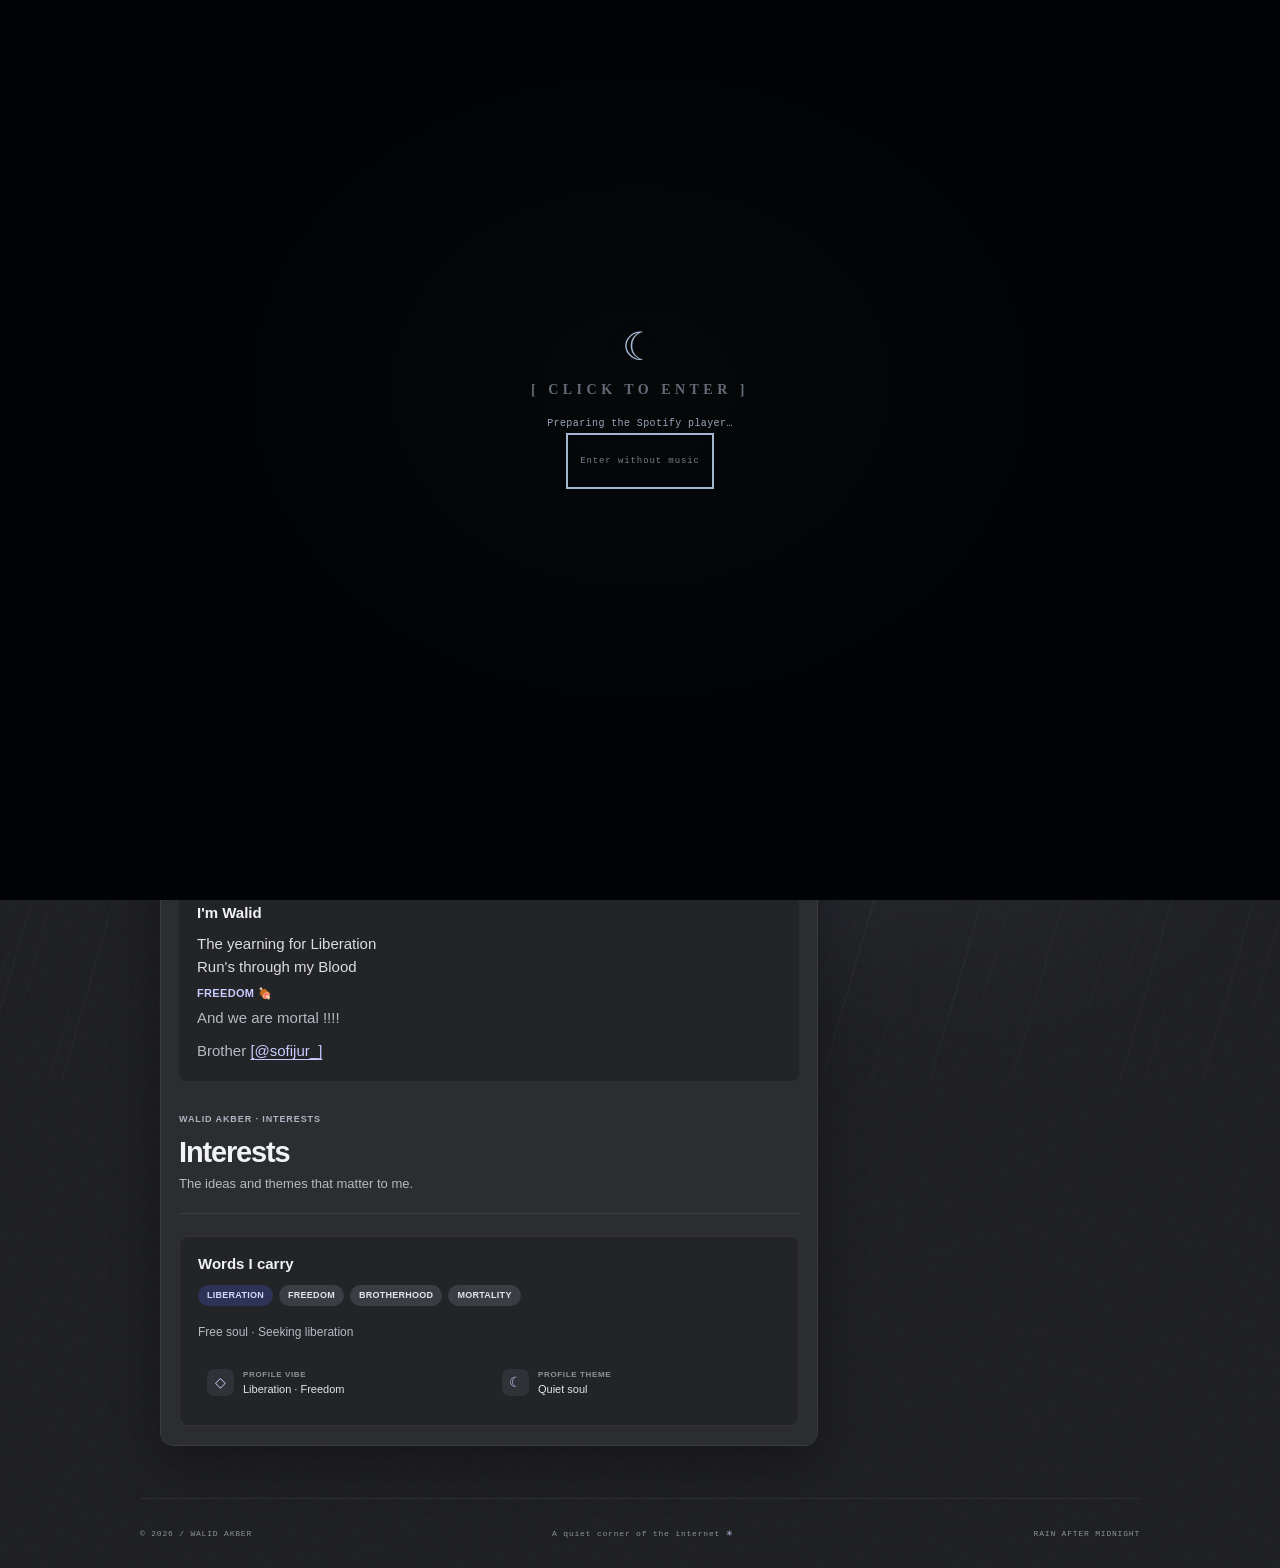
==== index.html @ 09a15a33 "Remove Connections section" ====
<!doctype html>
<html lang="en">
  <head>
    <meta charset="UTF-8" />
    <meta name="viewport" content="width=device-width, initial-scale=1.0" />
    <meta name="theme-color" content="#1e1f22" />
    <meta name="color-scheme" content="dark" />
    <meta name="description" content="Explore Walid Akber's personal site: About, interests, music, and social links." />
    <link rel="canonical" href="https://walidakber.github.io/walid-akber-profile/" />
    <link rel="icon" type="image/svg+xml" href="./assets/favicon.svg" />
    <meta property="og:type" content="website" />
    <meta property="og:title" content="Walid Akber — Personal Site" />
    <meta property="og:description" content="About Walid, his interests, music, and connections." />
    <meta property="og:url" content="https://walidakber.github.io/walid-akber-profile/" />
    <meta property="og:image" content="https://walidakber.github.io/walid-akber-profile/assets/avatar.jpg" />
    <meta property="og:image:alt" content="Walid Akber's grayscale illustrated profile picture" />
    <meta name="twitter:card" content="summary_large_image" />
    <meta name="twitter:title" content="Walid Akber — Personal Site" />
    <meta name="twitter:description" content="About Walid, his interests, music, and connections." />
    <meta name="twitter:image" content="https://walidakber.github.io/walid-akber-profile/assets/avatar.jpg" />
    <link rel="preconnect" href="https://open.spotify.com" />
    <link rel="dns-prefetch" href="https://open.spotify.com" />
    <title>Walid Akber — Personal Site</title>
    <script type="module" crossorigin src="./assets/index-B28_4UQf.js"></script>
    <link rel="modulepreload" crossorigin href="./assets/client-DUeHcXHK.js">
    <link rel="stylesheet" crossorigin href="./assets/index-BBo7rDen.css">
  </head>
  <body>
    <div id="root"></div>
  </body>
</html>
---- assets/index-BBo7rDen.css ----
:root{font-family:Inter,Segoe UI,Arial,sans-serif;color:#e2e7ef;background:#090b10;font-synthesis:none;text-rendering:optimizeLegibility;-webkit-font-smoothing:antialiased;--ink: #090b10;--panel: #10131a;--line: rgba(205, 216, 232, .12);--muted: #8993a2;--cream: #d9dee6;--acid: #a9b9d0}*{box-sizing:border-box}html{min-width:320px;scroll-behavior:smooth}body{margin:0;min-width:320px;min-height:100vh;background:var(--ink)}button,a{font:inherit}button{color:inherit}a{color:inherit;text-decoration:none}button:focus-visible,a:focus-visible{outline:2px solid var(--acid);outline-offset:4px}::selection{color:var(--ink);background:var(--acid)}.site-shell{min-height:100vh;overflow:hidden;position:relative;padding:0 26px;background:radial-gradient(ellipse at 50% 30%,rgba(76,91,116,.18),transparent 46%),radial-gradient(ellipse at 50% 88%,rgba(58,67,84,.15),transparent 34%),#090b10}.site-shell:before{position:absolute;top:0;right:0;bottom:0;left:0;z-index:0;pointer-events:none;content:"";opacity:.08;background-image:url("data:image/svg+xml,%3Csvg viewBox='0 0 180 180' xmlns='http://www.w3.org/2000/svg'%3E%3Cfilter id='n'%3E%3CfeTurbulence type='fractalNoise' baseFrequency='.85' numOctaves='3' stitchTiles='stitch'/%3E%3C/filter%3E%3Crect width='100%25' height='100%25' filter='url(%23n)' opacity='.22'/%3E%3C/svg%3E")}.ambient{position:absolute;z-index:0;width:380px;height:380px;border-radius:50%;filter:blur(110px);pointer-events:none;opacity:.12}.ambient-one{top:290px;left:calc(50% - 540px);background:#52627b;animation:fog-drift 24s ease-in-out infinite alternate}.ambient-two{top:520px;right:calc(50% - 520px);background:#3b4e68;animation:fog-drift 30s ease-in-out infinite alternate-reverse}.rainfall{position:fixed;z-index:0;top:-20%;right:-10%;bottom:-20%;left:-10%;overflow:hidden;pointer-events:none;opacity:.13;mix-blend-mode:screen}.rainfall:before,.rainfall:after{position:absolute;top:0;right:0;bottom:0;left:0;content:"";background-image:repeating-linear-gradient(106deg,transparent 0 57px,rgba(174,192,214,.32) 58px,transparent 59px 104px);background-size:190px 210px;animation:rain-fall 2.8s linear infinite}.rainfall:after{opacity:.55;background-size:137px 170px;animation-duration:3.8s;animation-delay:-1.9s}.lightning-flash{position:fixed;z-index:0;top:0;right:0;bottom:0;left:0;overflow:hidden;pointer-events:none}.lightning-flash:before{position:absolute;top:0;right:0;bottom:0;left:0;content:"";opacity:0;background:radial-gradient(ellipse at 69% 8%,rgba(229,239,255,.46),transparent 43%),#c4d7f621;mix-blend-mode:screen;animation:storm-flash 14s steps(1,end) infinite}.lightning-art{position:absolute;top:0;right:0;bottom:0;left:0;width:100%;height:100%;overflow:visible;opacity:0;filter:drop-shadow(0 0 30px rgba(181,210,255,.72));animation:storm-bolt 14s steps(1,end) infinite}.storm-branches{fill:none;stroke:#cde1ffeb;stroke-width:24;stroke-linecap:round;stroke-linejoin:bevel;filter:drop-shadow(0 0 18px rgba(185,213,255,.95))}.storm-bolt-glow{fill:#91b4eebd;filter:blur(26px)}.storm-bolt-core{fill:url(#storm-bolt-fill)}.storm-bolt-detail{fill:#ffffffe0;filter:drop-shadow(0 0 12px #e8f2ff)}.site-header,.profile-stage,.site-footer{position:relative;z-index:1}.site-header{width:min(100%,1180px);height:92px;margin:0 auto;display:flex;align-items:center;justify-content:space-between;border-bottom:1px solid rgba(255,255,255,.075)}.wordmark{display:flex;align-items:center;gap:13px}.wordmark-symbol{font-size:19px;font-weight:900;letter-spacing:-.12em}.wordmark-symbol span{color:var(--acid);padding:0 2px}.wordmark-caption,.header-status,.overline,.section-heading span,.info-cell small,.status-strip,.music-card,.cover-kicker,.cover-coordinate,.cover-stamp,.avatar-note,.profile-label,.social-code,.response-time,.terminal-bar,.site-footer,.mood-caption{font-family:SFMono-Regular,Consolas,Liberation Mono,monospace}.wordmark-caption{color:#77777c;font-size:9px;letter-spacing:.15em}.header-actions{display:flex;align-items:center;gap:18px}.header-status{display:flex;align-items:center;gap:8px;color:#9b9ba0;font-size:10px;letter-spacing:.06em}.header-status i,.music-live i,.status-dot{width:6px;height:6px;border-radius:50%;background:var(--acid);box-shadow:0 0 12px #a9b9d08f}.profile-stage{width:min(100%,500px);margin:0 auto;padding:22px 0 58px}.mood-stage{position:relative;height:185px;overflow:hidden;margin:0 -44px -2px;background:radial-gradient(ellipse at 51% 42%,rgba(176,190,210,.14),transparent 43%),linear-gradient(180deg,#1a212d33,#090b1014)}.mood-stage:before{position:absolute;top:-28px;right:5%;bottom:12px;left:5%;content:"";opacity:.8;filter:blur(14px);background:radial-gradient(ellipse at 23% 58%,rgba(169,185,208,.18),transparent 31%),radial-gradient(ellipse at 75% 35%,rgba(121,140,166,.13),transparent 37%),linear-gradient(180deg,transparent 45%,rgba(154,170,192,.08) 47%,transparent 51%)}.mood-stage:after{position:absolute;top:0;right:0;bottom:0;left:0;content:"";opacity:.4;background:linear-gradient(90deg,#090b10 0%,transparent 24%,transparent 76%,#090b10 100%),linear-gradient(0deg,#090b10 0%,transparent 45%)}.mood-caption{position:absolute;z-index:1;right:51px;bottom:21px;color:#a1a9b6;font-family:SFMono-Regular,Consolas,Liberation Mono,monospace;font-size:8px;letter-spacing:.14em}.music-card{display:block;position:relative;width:calc(100% - 46px);margin:-24px auto 14px;padding:15px 17px 11px;border:1px solid rgba(169,185,208,.22);border-radius:12px;background:#111315f0;box-shadow:0 15px 48px #0000006b;-webkit-backdrop-filter:blur(18px);backdrop-filter:blur(18px);transition:border-color .2s,transform .2s}.music-card:hover{transform:translateY(-2px);border-color:#a9b9d08c}.music-topline,.music-main,.music-meta{display:flex;align-items:center;justify-content:space-between}.music-brand{display:flex;align-items:center;gap:7px;color:#c9c9c9;font-size:9px;font-weight:800;letter-spacing:.14em}.spotify-mark{display:inline-flex;width:18px;height:18px;color:#a9b9d0;line-height:1}.music-live{display:flex;align-items:center;gap:6px;color:#85858b;font-size:8px;letter-spacing:.12em}.music-live i{width:5px;height:5px}.music-main{justify-content:flex-start;gap:12px;margin:10px 0 11px}.album-art{width:42px;height:42px;flex:none;display:grid;place-items:center;background:linear-gradient(145deg,#82706b,#181b1d 54%,#334047);color:#e9e4d9;border:1px solid rgba(255,255,255,.1)}.album-art span{font-size:8px;font-weight:900;line-height:1.18;letter-spacing:.15em;text-align:center}.track-copy{display:flex;flex-direction:column;gap:4px;min-width:0}.track-copy strong{overflow:hidden;color:#eeeae4;font-family:Segoe UI,Arial,sans-serif;font-size:12px;font-weight:650;text-overflow:ellipsis;white-space:nowrap}.track-copy>span{color:#88888d;font-size:10px}.music-progress{width:100%;height:3px;overflow:hidden;border-radius:9px;background:#ffffff1c}.music-progress span{display:block;width:17%;height:100%;border-radius:inherit;background:var(--acid)}.music-meta{margin-top:6px;color:#808187;font-size:8px;letter-spacing:.04em}.music-meta span:last-child{color:var(--acid);letter-spacing:.15em}.profile-card{overflow:hidden;position:relative;border:1px solid rgba(255,255,255,.14);border-radius:13px;background:#101114;box-shadow:0 25px 90px #00000075}.cover-panel{height:134px;position:relative;overflow:hidden;padding:16px 19px;color:#dce3ee;background:linear-gradient(125deg,#37404d,#252d3b 55%,#1c222d)}.cover-panel:before{position:absolute;top:0;right:0;bottom:0;left:0;content:"";opacity:.28;background:radial-gradient(circle at 12% 60%,#c4cfdf 0 1px,transparent 2px),radial-gradient(circle at 76% 21%,#aab6c8 0 1px,transparent 2px),linear-gradient(135deg,transparent 47%,rgba(177,191,211,.2) 48%,transparent 49%),linear-gradient(28deg,transparent 66%,rgba(177,191,211,.13) 67%,transparent 68%);background-size:31px 27px,43px 39px,100% 100%,100% 100%}.cover-panel:after{position:absolute;top:0;right:0;bottom:0;left:0;content:"";opacity:.34;background:radial-gradient(ellipse at 20% 20%,rgba(168,184,207,.2),transparent 50%),linear-gradient(0deg,rgba(5,8,13,.45),transparent 65%)}.cover-grid{position:absolute;right:54px;top:-47px;width:182px;height:182px;border:1px solid rgba(220,228,241,.15);border-radius:50%;box-shadow:0 0 0 16px #d7e0ed06,0 0 0 32px #d7e0ed06,0 0 0 48px #d7e0ed06}.cover-kicker,.cover-secret,.cover-coordinate,.cover-stamp{position:absolute;z-index:1}.cover-kicker{top:16px;left:19px;font-size:9px;font-weight:800;letter-spacing:.11em}.cover-kicker span{color:#a8b2c2;font-weight:400}.cover-secret{bottom:13px;left:134px;right:68px;display:flex;align-items:center;justify-content:space-between;gap:9px;max-width:none;padding:0;border:0;background:none;color:#c3ccda;cursor:pointer;font-size:10px;text-align:left}.cover-secret .icon{display:grid;place-items:center;width:21px;height:21px;border:1px solid rgba(220,228,241,.3);border-radius:50%;color:#d3dbe7}.cover-secret:hover .icon{background:var(--acid);border-color:var(--acid)}.cover-coordinate{top:17px;right:17px;color:#a8b2c2;font-size:8px;line-height:1.55;text-align:right}.cover-stamp{top:47px;right:18px;color:#dce4f1bd;font-size:10px;font-weight:900;letter-spacing:.1em;line-height:.92;text-align:right;transform:rotate(-7deg)}.profile-content{position:relative;padding:0 22px 17px}.profile-actions{position:absolute;z-index:3;top:-118px;left:15px;right:15px;display:flex;align-items:flex-start;justify-content:space-between}.profile-label{display:inline-flex;align-items:center;gap:6px;padding:6px 9px;border:1px solid rgba(220,228,241,.16);border-radius:20px;background:#11161fcc;color:#d7deea;font-size:8px;font-weight:800;letter-spacing:.06em;-webkit-backdrop-filter:blur(8px);backdrop-filter:blur(8px)}.tiny-lock{color:var(--acid);font-size:10px}.profile-action-buttons{display:flex;gap:8px}.round-action{width:29px;height:29px;display:grid;place-items:center;border:1px solid rgba(220,228,241,.16);border-radius:50%;background:#11161fcc;color:#d7deea;cursor:pointer;font-size:15px;-webkit-backdrop-filter:blur(8px);backdrop-filter:blur(8px);transition:background .2s,color .2s}.round-action:hover{background:#131416;color:var(--acid)}.close-action{font-size:20px;line-height:1}.avatar-row{position:relative;min-height:80px;margin-top:-57px;display:flex;align-items:flex-end;justify-content:space-between}.avatar-wrap{position:relative;width:104px;height:104px;flex:none;padding:5px;border:1px solid rgba(237,233,226,.27);border-radius:50%;background:#101114}.avatar{width:100%;height:100%;display:block;border-radius:50%;object-fit:cover;object-position:65% center;filter:grayscale(1) contrast(1.05)}.avatar-ring{position:absolute;top:-4px;right:-4px;bottom:-4px;left:-4px;border:1px solid rgba(169,185,208,.35);border-radius:50%;transform:rotate(-23deg);clip-path:polygon(0 0,100% 0,100% 77%,0 77%);pointer-events:none}.avatar-status{position:absolute;right:5px;bottom:7px;z-index:1;width:15px;height:15px;border:3px solid #101114;border-radius:50%;background:var(--acid)}.avatar-note{margin-bottom:8px;color:#7d7c82;font-size:8px;letter-spacing:.16em}.identity-line{margin-top:18px;display:flex;align-items:flex-end;justify-content:space-between;gap:15px}.overline{margin:0 0 5px;color:#77777d;font-size:8px;letter-spacing:.15em}.identity-line h1{margin:0;color:#f1ede7;font-size:clamp(27px,7vw,33px);font-weight:720;letter-spacing:-.055em;line-height:1}.verified{display:inline-grid;place-items:center;width:17px;height:17px;margin-left:8px;border-radius:50%;background:var(--acid);color:#161710;font-size:10px;vertical-align:5px}.handle-line{display:flex;align-items:center;gap:8px;margin-top:9px;color:#94939a;font-size:11px}.separator{color:#53545b}.copy-handle{width:35px;height:35px;flex:none;display:grid;place-items:center;border:1px solid var(--line);border-radius:7px;background:#17181b;color:#c8c5be;cursor:pointer;font-size:17px;transition:border-color .2s,color .2s}.copy-handle:hover{border-color:var(--acid);color:var(--acid)}.status-strip{display:flex;align-items:center;gap:8px;min-height:32px;margin-top:18px;padding:0 10px;border:1px solid rgba(169,185,208,.13);border-radius:4px;background:#a9b9d009;color:#b0b0aa;font-size:8px;letter-spacing:.09em}.status-dot{width:5px;height:5px;flex:none}.status-clock{margin-left:auto;color:var(--acid);font-size:8px}.about-block,.world-block,.social-block{margin-top:24px}.section-heading{display:flex;align-items:center;justify-content:space-between;gap:12px;margin-bottom:12px}.section-heading h2{margin:0;color:#e7e3dc;font-size:13px;font-weight:600;letter-spacing:-.01em}.section-heading span{color:#68686e;font-size:8px;letter-spacing:.1em}.bio-copy{padding:12px 13px;border-left:1px solid rgba(169,185,208,.55);background:linear-gradient(90deg,rgba(169,185,208,.04),transparent);color:#bdbbc0;font-size:13px;line-height:1.58}.bio-copy p{margin:0}.bio-opening{color:#f0ece5;font-weight:600}.bio-yearning{margin-top:8px!important}.bio-freedom{margin-top:8px!important;color:var(--acid);font-family:SFMono-Regular,Consolas,monospace;font-size:10px;font-weight:700;letter-spacing:.08em}.bio-mortality{margin-top:4px!important;color:#9a989e}.bio-brother{margin-top:10px!important;color:#a9a7ac}.bio-brother a{color:var(--acid);text-decoration:underline;text-underline-offset:3px}.bio-brother a:hover{color:#f1ede7}.info-grid{display:grid;grid-template-columns:1fr 1fr;gap:8px;margin-top:12px}.info-cell{min-width:0;display:flex;align-items:center;gap:9px;padding:11px 9px;border:1px solid var(--line);border-radius:6px;background:#ffffff05}.info-icon{display:grid;place-items:center;width:27px;height:27px;flex:none;border:1px solid rgba(255,255,255,.09);border-radius:5px;color:var(--acid);font-size:14px}.info-cell div{display:flex;flex-direction:column;gap:4px;min-width:0}.info-cell small{color:#77767d;font-size:7px;letter-spacing:.1em}.info-cell strong{overflow:hidden;color:#c9c6c0;font-size:10px;font-weight:500;text-overflow:ellipsis;white-space:nowrap}.tag-list{display:flex;flex-wrap:wrap;gap:6px}.tag{padding:6px 8px;border:1px solid rgba(255,255,255,.11);border-radius:3px;color:#a9a7ac;font-family:SFMono-Regular,Consolas,monospace;font-size:8px;letter-spacing:.08em}.tag-accent{border-color:#a9b9d052;color:var(--acid)}.social-list{display:grid;grid-template-columns:1fr 1fr;gap:7px}.social-link{display:flex;align-items:center;gap:8px;min-height:41px;padding:0 9px;border:1px solid rgba(255,255,255,.09);border-radius:5px;color:#dad7d1;font-size:11px;transition:border-color .2s,background .2s}.social-link:hover{border-color:#a9b9d06b;background:#a9b9d00a}.social-code{display:grid;place-items:center;width:21px;height:21px;border-radius:3px;background:#ffffff12;color:#c9c6bf;font-size:7px;font-weight:800}.social-arrow{margin-left:auto;color:#74737a;font-size:12px}.contact-row{display:flex;align-items:center;gap:12px;margin-top:20px}.contact-button{min-height:40px;flex:1;display:flex;align-items:center;justify-content:space-between;padding:0 12px;border-radius:5px;background:var(--acid);color:#11130d;font-size:11px;font-weight:700;transition:background .2s,transform .2s}.contact-button:hover{background:#dbf6a5;transform:translateY(-1px)}.contact-arrow{font-size:16px}.response-time{color:#77767d;font-size:8px;line-height:1.5}.terminal-bar{min-height:37px;margin-top:20px;display:flex;align-items:center;gap:9px;padding:0 10px;border:1px solid rgba(255,255,255,.08);border-radius:5px;background:#0b0c0e;color:#98979c;font-size:8px}.terminal-light{display:flex;gap:4px}.terminal-light i{width:5px;height:5px;border-radius:50%;background:#e56b65}.terminal-light i:nth-child(2){background:#e7bf65}.terminal-light i:nth-child(3){background:#80c778}.terminal-bar code{color:#b7b5b0}.terminal-bar code span{color:var(--acid)}.terminal-result{overflow:hidden;margin-left:auto;color:#73737a;text-overflow:ellipsis;white-space:nowrap}.reopen-card{width:100%;min-height:86px;display:flex;align-items:center;gap:14px;padding:19px;border:1px solid rgba(255,255,255,.14);border-radius:12px;background:#111215;color:#dfdcd6;cursor:pointer;font-size:13px}.reopen-card:hover{border-color:var(--acid)}.reopen-orb{display:grid;place-items:center;width:38px;height:38px;border-radius:50%;background:var(--acid);color:#14160f}.stage-caption{margin:22px 0 0;color:#77767c;font-size:10px;letter-spacing:.08em;text-align:center}.site-footer{width:min(100%,1180px);min-height:70px;margin:0 auto;display:flex;align-items:center;justify-content:space-between;gap:12px;border-top:1px solid rgba(255,255,255,.075);color:#77767c;font-size:8px;letter-spacing:.1em}.site-footer b{color:var(--acid);font-weight:400}.site-footer a{transition:color .2s}.site-footer a:hover{color:var(--acid)}.header-nav{display:flex;align-items:center;gap:8px}.header-nav a{display:inline-flex;min-height:44px;align-items:center;padding:0 10px;border:1px solid transparent;border-radius:999px;color:#bac2ce;font-size:11px;transition:border-color .2s,background .2s,color .2s}.header-nav a:hover{border-color:#a9b9d03d;background:#a9b9d00f;color:#f0f3f8}.skip-link{position:fixed;z-index:20;top:12px;left:12px;padding:11px 14px;transform:translateY(-160%);border:1px solid var(--line);border-radius:7px;background:#11151b;color:#eef3fb}.skip-link:focus{transform:translateY(0)}.identity-line h1{font-family:Georgia,Times New Roman,serif;font-size:clamp(29px,7vw,36px)}.identity-line h1:focus{outline:none}.round-action{width:40px;height:40px}.copy-handle{width:44px;height:44px}.social-link{min-height:44px;font-size:12px}.info-cell small{color:#a2aaba;font-size:9px;letter-spacing:.08em}.info-cell strong{color:#e0e4eb;font-size:11px}.entry-status{min-height:18px;margin:3px 0 0;color:#9aa7bb;font:10px/1.5 SFMono-Regular,Consolas,monospace;letter-spacing:.04em}.enter-without-music{min-height:44px;padding-inline:12px;color:#aab5c5;font-size:10px}.site-content.page-hidden .ambient,.site-content.page-hidden .rainfall,.site-content.page-hidden .lightning-flash,.site-content.page-hidden .aura-readout-dot,.site-content.page-hidden .terminal-cursor{animation-play-state:paused!important}.site-shell.page-hidden:after,.site-shell.page-hidden .enter-symbol{animation-play-state:paused!important}.site-content[inert]{pointer-events:none;-webkit-user-select:none;user-select:none}.site-shell.rain-paused .ambient{animation-play-state:paused}body.entry-gate-open{overflow:hidden}.enter-gate{position:fixed;z-index:10;top:0;right:0;bottom:0;left:0;display:grid;place-items:center;padding:24px;background:radial-gradient(ellipse at 50% 43%,rgba(117,135,163,.035),transparent 45%),#020304;animation:gate-in .75s ease-out both}.enter-content{display:flex;flex-direction:column;align-items:center;gap:5px;transform:translateY(-5vh);text-align:center}.enter-symbol{display:block;color:#a6b3c7;font-family:Georgia,Times New Roman,serif;font-size:39px;line-height:1;text-shadow:0 0 24px rgba(135,154,183,.14);animation:symbol-drift 4s ease-in-out infinite,symbol-glow 5s ease-in-out infinite}.enter-button{border:0;padding:8px 12px;background:transparent;color:#e8e8e8;cursor:pointer;font-family:Georgia,Times New Roman,serif;font-size:14px;font-weight:700;letter-spacing:.32em;line-height:1.5;text-transform:uppercase;transition:color .25s,text-shadow .25s;animation:enter-breathe 4.4s ease-in-out infinite}.enter-button:hover{color:#bdc9d9;text-shadow:0 0 20px rgba(162,180,207,.4)}.enter-button:disabled{color:#a6b3c7;cursor:wait;opacity:.58;animation-play-state:paused}.enter-button:focus-visible{outline:1px solid rgba(169,185,208,.65);outline-offset:5px}.enter-without-music{border:0;padding:5px 8px;background:transparent;color:#757e8b;cursor:pointer;font:9px SFMono-Regular,Consolas,monospace;letter-spacing:.1em}.enter-without-music:hover{color:#b8c5d8;text-decoration:underline}.enter-gate.is-leaving{pointer-events:none;animation:gate-exit .62s ease-in both}.toast{position:fixed;z-index:12;right:22px;bottom:22px;padding:11px 14px;border:1px solid rgba(169,185,208,.28);border-radius:6px;background:#17191a;color:var(--acid);font-size:11px;box-shadow:0 10px 40px #0006;animation:gate-in .2s ease-out}@keyframes gate-in{0%{opacity:0}to{opacity:1}}@keyframes gate-exit{to{opacity:0;transform:scale(1.025);visibility:hidden}}@keyframes symbol-drift{0%,to{transform:translateY(0) rotate(-2deg)}50%{transform:translateY(-5px) rotate(2deg)}}@keyframes symbol-glow{0%,to{filter:drop-shadow(0 0 4px rgba(135,154,183,.08))}50%{filter:drop-shadow(0 0 13px rgba(135,154,183,.32))}}@keyframes enter-breathe{0%,to{opacity:.72}50%{opacity:1}}@keyframes fog-drift{0%{transform:translate3d(-12px,8px,0) scale(.94)}to{transform:translate3d(24px,-15px,0) scale(1.06)}}@keyframes rain-fall{0%{transform:translate3d(2%,-6%,0)}to{transform:translate3d(-3%,6%,0)}}@keyframes storm-flash{0%,31%,31.55%,32%,46%,46.35%,46.8%,77%,77.45%,78%,to{opacity:0}31.08%{opacity:.3}31.18%{opacity:.04}31.3%{opacity:.48}31.48%{opacity:.1}31.67%{opacity:.26}31.82%{opacity:0}46.08%{opacity:.26}46.2%{opacity:.04}46.48%{opacity:.42}46.62%{opacity:0}77.08%{opacity:.34}77.2%{opacity:.06}77.48%{opacity:.5}77.67%{opacity:.12}77.82%{opacity:0}}@keyframes storm-bolt{0%,31%,31.55%,32%,46%,46.35%,46.8%,77%,77.45%,78%,to{opacity:0}31.08%{opacity:1}31.2%{opacity:.15}31.34%{opacity:.88}31.5%{opacity:.24}31.67%{opacity:.74}31.82%{opacity:0}46.08%{opacity:.82}46.2%{opacity:.12}46.48%{opacity:.96}46.62%{opacity:0}77.08%{opacity:1}77.2%{opacity:.12}77.48%{opacity:.9}77.67%{opacity:.18}77.82%{opacity:0}}@media(min-width:760px){.profile-stage{padding-top:32px}.mood-stage{height:205px;margin-inline:-72px}.music-card{width:calc(100% - 54px)}.profile-content{padding-inline:27px}.cover-panel{height:145px;padding-inline:23px}.cover-kicker{left:23px}.cover-secret{left:134px;right:68px}}@media(max-width:520px){.site-shell{padding-inline:16px}.site-header{height:72px}.wordmark-caption{display:none}.header-actions{gap:10px}.header-status{font-size:9px}.profile-stage{padding-top:14px;padding-bottom:34px}.mood-stage{height:145px;margin-inline:-20px}.mood-caption{right:26px;bottom:16px;font-size:7px}.music-card{width:calc(100% - 22px);margin-top:-20px;padding:13px 13px 10px}.profile-content{padding-inline:16px;padding-bottom:15px}.cover-panel{height:120px;padding:14px}.cover-kicker{top:14px;left:14px;font-size:8px}.cover-secret{left:108px;right:12px;bottom:10px;font-size:9px}.cover-coordinate{top:14px;right:13px;font-size:7px}.cover-stamp{top:43px;right:14px;font-size:9px}.profile-actions{top:-106px;left:10px;right:10px}.profile-label{padding:5px 7px;font-size:7px}.round-action{width:26px;height:26px}.avatar-row{min-height:69px;margin-top:-49px}.avatar-wrap{width:91px;height:91px}.avatar-note{font-size:7px}.identity-line{margin-top:16px}.identity-line h1{font-size:clamp(26px,8vw,32px)}.handle-line{font-size:10px;gap:6px}.status-strip{margin-top:15px;font-size:7px}.about-block,.world-block,.social-block{margin-top:21px}.bio-copy{font-size:12px}.info-cell{padding:9px 7px;gap:7px}.info-cell strong{font-size:9px}.site-footer{min-height:65px;flex-wrap:wrap;justify-content:center;gap:8px 14px;padding:12px 0;font-size:7px}}@media(prefers-reduced-motion:reduce){*,*:before,*:after{scroll-behavior:auto!important;animation-duration:.01ms!important;animation-iteration-count:1!important;transition-duration:.01ms!important}}.site-shell{isolation:isolate;--aura-rgb: 151, 169, 197;--aura-deep: #273246}.site-shell[data-aura=quiet]{--acid: #a4b5d0;--aura-rgb: 151, 169, 197;--aura-deep: #273246}.site-shell[data-aura=liberation]{--acid: #c5a0ed;--aura-rgb: 168, 126, 213;--aura-deep: #38264b}.site-shell[data-aura=afterhours]{--acid: #72d5da;--aura-rgb: 79, 188, 196;--aura-deep: #1e3d46}.site-shell[data-aura=stormlight]{--acid: #c0c8d2;--aura-rgb: 157, 169, 184;--aura-deep: #2d343f}.site-shell[data-aura=freedom]{--acid: #e2c17a;--aura-rgb: 191, 158, 91;--aura-deep: #44391f}.site-shell:after{position:absolute;z-index:0;top:0;right:0;bottom:0;left:0;content:"";pointer-events:none;background:radial-gradient(ellipse at 50% 29%,rgba(var(--aura-rgb),.17),transparent 48%);opacity:.8;transition:opacity .6s ease,background .6s ease;animation:aura-breathe 9s ease-in-out infinite alternate}.site-shell.rain-paused .rainfall{opacity:0}.site-shell.rain-paused .lightning-flash{display:none}.ambient-one,.ambient-two{background:rgba(var(--aura-rgb),.72);transition:background .65s ease}.profile-card{border-color:rgba(var(--aura-rgb),.2);box-shadow:0 25px 90px #00000075,0 0 34px rgba(var(--aura-rgb),.08);transition:border-color .6s ease,box-shadow .6s ease}.cover-panel{background:radial-gradient(ellipse at 54% 80%,rgba(var(--aura-rgb),.28),transparent 58%),linear-gradient(125deg,var(--aura-deep),#171b24 72%);transition:background .65s ease}.cover-secret{min-height:34px;padding:5px 9px;border:1px solid rgba(220,228,241,.2);border-radius:22px;background:#0b0d12b8;box-shadow:0 6px 22px #0000003d;-webkit-backdrop-filter:blur(12px);backdrop-filter:blur(12px);transition:border-color .25s,background .25s}.cover-secret:hover,.cover-secret.is-revealed{border-color:rgba(var(--aura-rgb),.58);background:#0b0d12e0}.cover-secret:not(.is-revealed)>span:not(.icon){color:#d3d9e5;font-size:9px;letter-spacing:.05em;opacity:.9}.cover-secret .icon{flex:none;width:22px;height:22px;border:0;background:rgba(var(--aura-rgb),.16);color:var(--acid)}.cover-secret .icon:hover{background:rgba(var(--aura-rgb),.16)}.cover-secret.is-revealed>span:not(.icon){color:#e6e8ed;filter:none;opacity:1}.aura-panel{margin-top:14px;padding:11px 12px 10px;border:1px solid rgba(var(--aura-rgb),.18);border-radius:12px;background:linear-gradient(145deg,rgba(var(--aura-rgb),.055),#ffffff03 72%);box-shadow:inset 0 1px #ffffff06;transition:border-color .5s ease,background .5s ease}.aura-panel-head,.aura-readout{display:flex;align-items:center}.aura-panel-head{justify-content:space-between;margin-bottom:9px;color:#818895;font:700 8px/1.2 SFMono-Regular,Consolas,monospace;letter-spacing:.14em}.aura-index{color:var(--acid);letter-spacing:.08em}.aura-switcher{display:flex;justify-content:space-between;gap:7px;padding:5px 7px;border:1px solid rgba(var(--aura-rgb),.24);border-radius:13px;background:#05070b94;transition:border-color .5s ease}.aura-button{position:relative;width:35px;height:34px;display:grid;place-items:center;border:1px solid transparent;border-radius:9px;background:transparent;color:#96a2b2;cursor:pointer;font-size:18px;transition:color .22s,background .22s,border-color .22s,box-shadow .22s,transform .22s}.aura-button:nth-child(1){color:#a9bfe0}.aura-button:nth-child(2){color:#c6a0ec}.aura-button:nth-child(3){color:#6fd3dc}.aura-button:nth-child(4){color:#c1c8d2}.aura-button:nth-child(5){color:#e3c27a}.aura-button:hover{transform:translateY(-2px);background:#ffffff0e}.aura-button[aria-pressed=true]{border-color:rgba(var(--aura-rgb),.42);background:rgba(var(--aura-rgb),.14);box-shadow:0 0 20px rgba(var(--aura-rgb),.13),inset 0 0 10px rgba(var(--aura-rgb),.06)}.aura-button:focus-visible{outline-color:var(--acid)}.aura-readout{gap:8px;min-height:28px;padding-top:9px;color:#d6dbe4}.aura-readout-dot{width:6px;height:6px;flex:none;border-radius:50%;background:var(--acid);box-shadow:0 0 12px rgba(var(--aura-rgb),.8);animation:readout-pulse 2.5s ease-in-out infinite}.aura-readout strong{color:#d8dce3;font:700 9px/1 SFMono-Regular,Consolas,monospace;letter-spacing:.08em}.aura-readout-note{margin-left:auto;color:#717985;font:7px/1 SFMono-Regular,Consolas,monospace;letter-spacing:.1em}.terminal-panel{overflow:hidden;margin-top:20px;border:1px solid rgba(var(--aura-rgb),.23);border-radius:10px;background:#090b0ff0;box-shadow:0 13px 34px #0003;transition:border-color .5s ease,box-shadow .5s ease}.terminal-panel-head{min-height:33px;display:flex;align-items:center;gap:9px;padding:0 11px;border-bottom:1px solid rgba(255,255,255,.07);background:#ffffff05}.terminal-window-title{color:#737d8c;font:8px SFMono-Regular,Consolas,monospace;letter-spacing:.12em}.terminal-root{margin-left:auto;padding:3px 7px;border:1px solid rgba(var(--aura-rgb),.22);border-radius:5px;color:var(--acid);font:700 7px SFMono-Regular,Consolas,monospace;letter-spacing:.08em}.terminal-command{min-height:37px;display:flex;align-items:center;gap:5px;padding:0 12px;color:#d2d5dc;font:11px SFMono-Regular,Consolas,monospace}.terminal-prompt{color:var(--acid);font-weight:700}.terminal-cursor{width:7px;height:13px;display:inline-block;margin-left:1px;background:var(--acid);animation:cursor-blink 1.1s steps(2,start) infinite}.terminal-meta{display:flex;gap:7px;padding:0 10px 10px}.terminal-meta span{min-width:0;padding:6px 7px;border:1px solid rgba(255,255,255,.08);border-radius:5px;color:#9ca5b2;font:8px SFMono-Regular,Consolas,monospace;white-space:nowrap}.terminal-meta i{color:var(--acid);font-style:normal}.terminal-controls{display:flex;align-items:center;gap:13px;min-height:33px;padding:0 11px;border-top:1px dashed rgba(255,255,255,.09);color:#929ba8;font:8px SFMono-Regular,Consolas,monospace}.terminal-controls a,.terminal-controls button,.terminal-silent{display:inline-flex;align-items:center;gap:5px;padding:0;border:0;background:none;color:inherit;font:inherit;text-decoration:none}.terminal-controls a:hover,.terminal-controls button:hover{color:var(--acid)}.terminal-controls button{cursor:pointer}.terminal-controls button[aria-pressed=false]{color:#6e7682}.terminal-controls a span{color:var(--acid)}.terminal-silent{margin-left:auto;color:#77808d}.terminal-silent span{color:#9b7180}.message-bar{display:flex;align-items:center;gap:10px;min-height:42px;margin-top:10px;padding:0 11px;border:1px solid rgba(255,255,255,.08);border-radius:8px;background:#ffffff09;color:#959daa;font-size:10px;transition:border-color .25s,background .25s,color .25s}.message-bar:hover{border-color:rgba(var(--aura-rgb),.44);background:rgba(var(--aura-rgb),.06);color:#e0e4eb}.message-icon{display:grid;place-items:center;width:23px;height:23px;border-radius:50%;background:rgba(var(--aura-rgb),.14);color:var(--acid);font-size:12px}.message-arrow{margin-left:auto;color:var(--acid);font-size:13px}.music-card{width:100%;margin:10px auto 0;padding:11px 12px;border:1px solid rgba(29,185,84,.3);border-radius:11px;background:linear-gradient(120deg,#1db9540e,#111315f0 44%);box-shadow:0 12px 36px #00000042}.music-card:hover{border-color:#1db95494}.music-topline{min-height:16px}.music-brand{color:#d5ded8;text-decoration:none}.spotify-mark{color:#1ed760}.spotify-mark svg{display:block;width:100%;height:100%}.music-toggle{display:grid;place-items:center;width:28px;height:28px;padding:0;border:1px solid rgba(29,185,84,.3);border-radius:50%;background:#1db95414;color:#1ed760;cursor:pointer;transition:background .2s,border-color .2s,transform .2s}.music-toggle svg{width:14px;height:14px}.music-toggle:hover:not(:disabled){transform:scale(1.06);border-color:#1db954bf;background:#1db95429}.music-toggle:disabled{cursor:wait;opacity:.42}.music-toggle:focus-visible{outline:2px solid #1ed760;outline-offset:3px}.music-live{color:#84918a}.spotify-embed-shell{width:100%;height:80px;margin-top:9px;overflow:hidden;border-radius:12px;background:#121212}.spotify-embed{display:block;width:100%;height:80px;border:0;border-radius:inherit;background:#121212}.spotify-embed-shell iframe{display:block;width:100%!important;height:80px;border:0;border-radius:inherit}.lyrics-link{display:flex;align-items:center;gap:8px;width:100%;margin-top:9px;padding:8px 2px 0;border:0;border-top:1px solid rgba(255,255,255,.08);background:transparent;color:#aeb9b2;cursor:pointer;font:inherit;font-size:8px;font-weight:700;letter-spacing:.14em;text-align:left;transition:color .2s}.lyrics-link:hover{color:#1ed760}.lyrics-link>span:first-child{color:#1ed760;font-size:14px;line-height:1}.lyrics-link-arrow{margin-left:auto;font-size:12px;transition:transform .2s ease}.lyrics-link-arrow.is-open{transform:rotate(180deg)}.lyrics-panel{margin-top:9px;overflow:hidden;border:1px solid rgba(255,255,255,.09);border-radius:9px;background:#0b0d0e}.lyrics-panel-heading{display:flex;align-items:center;justify-content:space-between;gap:10px;padding:9px 10px;color:#aeb9b2;font:700 8px SFMono-Regular,Consolas,monospace;letter-spacing:.12em}.lyrics-panel-heading a{color:#1ed760;text-decoration:none;white-space:nowrap}.lyrics-panel-heading a:hover{text-decoration:underline}.lyrics-frame{display:block;width:100%;height:270px;border:0;border-top:1px solid rgba(255,255,255,.07);background:#101213}.album-art{background:linear-gradient(145deg,#334849,#17201f 57%,#263e37)}.track-copy strong{color:#edf0ed}.track-copy>span{color:#909892}.spotify-open{display:grid;place-items:center;width:28px;height:28px;margin-left:auto;border:1px solid rgba(29,185,84,.23);border-radius:50%;color:#1ed760;font-size:14px}.site-footer,.stage-caption{position:relative;z-index:1}.enter-symbol{color:#a5b6d2}@keyframes aura-breathe{0%{opacity:.42}to{opacity:.9}}@keyframes readout-pulse{0%,to{box-shadow:0 0 7px rgba(var(--aura-rgb),.5)}50%{box-shadow:0 0 15px rgba(var(--aura-rgb),.95)}}@keyframes cursor-blink{50%{opacity:0}}@media(max-width:520px){.aura-panel{padding-inline:9px}.aura-switcher{gap:4px;padding-inline:5px}.aura-button{width:32px;height:32px}.aura-readout strong{font-size:8px}.aura-readout-note{font-size:6px}.terminal-controls{gap:8px;font-size:7px}.terminal-meta span{flex:1;overflow:hidden;text-overflow:ellipsis}.message-bar{font-size:9px}.header-nav{gap:1px}.header-nav a{padding-inline:7px;font-size:10px}.round-action{width:38px;height:38px}.info-cell strong{font-size:10px}.info-cell small{font-size:8px}.site-footer{font-size:9px}}@media(prefers-reduced-motion:reduce){.site-shell:after,.aura-readout-dot,.terminal-cursor{animation:none!important}.lightning-flash{display:none}}@media(min-width:780px){.profile-stage{width:min(100%,804px)}.mood-stage{width:min(100%,504px);margin:0 auto -2px 0}.profile-layout{display:grid;grid-template-columns:minmax(0,1fr) 280px;align-items:start;gap:20px}.profile-layout .music-card{position:sticky;top:24px;width:100%;margin:32px 0 0}.reopen-card{width:min(100%,500px);margin-inline:auto}}@media(max-width:779px){.profile-stage{width:min(100%,500px)}.profile-layout{display:flex;flex-direction:column}.profile-layout .music-card{order:-1;position:relative;top:auto;width:calc(100% - 46px);margin:0 auto 14px}}@media(max-width:520px){.profile-layout .music-card{width:calc(100% - 22px);margin:0 auto 14px;padding:13px 13px 10px}}.profile-stage{perspective:1500px;perspective-origin:50% 30%}.profile-layout,.profile-card,.profile-content,.avatar-row{transform-style:preserve-3d}.profile-card{box-shadow:0 25px 90px #00000075,0 0 34px rgba(var(--aura-rgb),.08),0 2px #ffffff14;transition:transform .5s cubic-bezier(.2,.75,.2,1),border-color .6s ease,box-shadow .5s ease}.profile-layout .music-card{transform-style:preserve-3d;transition:transform .45s cubic-bezier(.2,.75,.2,1),border-color .3s ease,box-shadow .45s ease}.avatar-wrap{transform:translateZ(12px);box-shadow:0 14px 28px #00000052;transition:transform .45s cubic-bezier(.2,.75,.2,1),box-shadow .45s ease}.aura-panel,.terminal-panel{transform:translateZ(4px)}@media(hover:hover)and (pointer:fine){.profile-card:hover,.profile-card:focus-within{transform:translateY(-5px) rotateX(1.2deg) rotateY(-.8deg) translateZ(8px);box-shadow:0 32px 100px #00000080,0 0 42px rgba(var(--aura-rgb),.12),0 2px #ffffff1a}.profile-layout .music-card:hover,.profile-layout .music-card:focus-within{transform:translateY(-5px) rotateX(2deg) rotateY(-1.4deg) translateZ(12px);box-shadow:0 20px 46px #00000061}.avatar-wrap:hover{transform:translateZ(20px) scale(1.025)}}@media(prefers-reduced-motion:reduce){.profile-card,.profile-layout .music-card,.avatar-wrap{transform:none!important;transition:none!important}.aura-panel,.terminal-panel{transform:none}}@media(max-width:360px){.site-shell{padding-inline:12px}.site-header{height:66px}.wordmark{gap:7px}.wordmark-symbol{font-size:17px}.header-nav{gap:0}.header-nav a{padding-inline:5px;font-size:9px}.profile-content{padding-inline:12px}.info-grid{grid-template-columns:1fr}.aura-panel{padding-inline:7px}.aura-switcher{gap:2px;padding-inline:4px}.aura-button{width:38px;height:40px}}.aura-button{min-width:40px;min-height:40px}@media(max-width:520px){.aura-button{width:40px;height:40px}}@media(max-width:360px){.aura-button{width:38px;height:40px}}.site-shell{--ink: #1e1f22;--panel: #2b2d31;--line: rgba(255,255,255,.09);--muted: #b5bac1;min-height:100vh;padding-inline:24px;background:radial-gradient(ellipse at 50% 24%,rgba(88,101,242,.095),transparent 43%),#1e1f22}.site-shell:after{opacity:.42}.site-header{width:min(100%,1000px);height:72px;border-bottom-color:#ffffff0f}.wordmark{gap:10px}.wordmark-symbol{display:grid;place-items:center;width:31px;height:31px;border-radius:50%;background:#5865f2;color:#fff;font-size:15px;letter-spacing:-.08em}.wordmark-symbol span{padding:0;color:#dce0ff}.wordmark-caption{color:#b5bac1;font:700 10px/1 Inter,Segoe UI,Arial,sans-serif;letter-spacing:.08em}.header-nav{gap:3px}.header-nav a{min-height:36px;border-radius:6px;color:#b5bac1}.header-nav a:hover{border-color:transparent;background:#313338;color:#fff}.profile-stage{width:min(100%,960px);padding:34px 0 52px}.mood-stage{display:none}.profile-layout{grid-template-columns:minmax(0,1fr) 280px;align-items:start;gap:22px}.profile-card{overflow:hidden;border:1px solid rgba(255,255,255,.07);border-radius:14px;background:#2b2d31;box-shadow:0 18px 50px #00000052}.cover-panel{height:190px;padding:16px 18px;border:0;background:radial-gradient(ellipse at 20% 16%,rgba(189,169,255,.44),transparent 41%),radial-gradient(ellipse at 80% 84%,rgba(88,101,242,.62),transparent 54%),linear-gradient(115deg,#202133,#353860 52%,#25283a)}.cover-grid{opacity:.24;background-size:34px 34px}.cover-kicker{top:17px;left:18px;color:#ffffffd9;font:700 9px/1.2 Inter,Segoe UI,Arial,sans-serif;letter-spacing:.12em}.cover-kicker>span{color:#ffffff9e}.cover-secret{left:18px;right:auto;bottom:15px;min-height:31px;border-color:#ffffff40;background:#191a2c85}.cover-secret:not(.is-revealed)>span:not(.icon){font-size:10px}.cover-secret .icon{width:19px;height:19px}.cover-stamp{top:17px;right:17px;color:#ffffffbd;font:800 9px/1.2 Inter,Segoe UI,Arial,sans-serif;letter-spacing:.1em;transform:none}.profile-content{padding:0 18px 19px;background:#2b2d31}.profile-actions{top:-174px;left:14px;right:14px;align-items:center}.profile-label{border:0;background:#1415187a;color:#f2f3f5;font:700 9px/1 Inter,Segoe UI,Arial,sans-serif;letter-spacing:.06em}.tiny-lock{color:#23a559}.round-action{width:34px;height:34px;border-color:#ffffff24;background:#1415188c;color:#f2f3f5}.round-action:hover{background:#404249;color:#fff}.avatar-row{min-height:104px;margin-top:-58px;align-items:flex-end}.avatar-wrap{width:108px;height:108px;padding:6px;border:0;background:#2b2d31;box-shadow:0 0 0 6px #2b2d31}.avatar{filter:none;object-position:65% center}.avatar-ring{display:none}.avatar-status{right:7px;bottom:7px;width:20px;height:20px;border:4px solid #2b2d31;background:#23a559}.avatar-note{margin:0 2px 8px 0;color:#23a559;font:700 9px/1 Inter,Segoe UI,Arial,sans-serif;letter-spacing:.04em}.identity-line{margin-top:15px;align-items:center}.overline{display:none}.identity-line h1{color:#f2f3f5;font:750 clamp(25px,5vw,30px)/1.15 Inter,"Segoe UI",Arial,sans-serif;letter-spacing:-.045em}.handle-line{margin-top:4px;color:#b5bac1;font-size:13px;gap:6px}.separator{color:#72767d}.copy-handle{width:34px;height:34px;border-color:#ffffff1a;border-radius:6px;background:#232428;color:#c6c9ce}.copy-handle:hover{border-color:#5865f2;color:#c9ccff}.status-strip{min-height:36px;margin-top:13px;padding:0 11px;border:0;border-radius:7px;background:#232428;color:#dcddde;font:500 12px/1.4 Inter,Segoe UI,Arial,sans-serif;letter-spacing:0}.status-dot{width:8px;height:8px;background:#23a559;box-shadow:0 0 0 3px #23a55929}.aura-panel{margin-top:13px;padding:11px;border-color:#ffffff14;border-radius:8px;background:#232428;box-shadow:none}.aura-panel-head{color:#b5bac1;font:700 9px/1.2 Inter,Segoe UI,Arial,sans-serif;letter-spacing:.08em}.aura-index{color:#c9ccff}.aura-switcher{justify-content:flex-start;gap:7px;padding:0;border:0;background:transparent}.aura-button{width:31px;height:31px;min-width:31px;min-height:31px;border-radius:7px}.aura-button[aria-pressed=true]{border-color:#ffffff21;background:#ffffff1a;box-shadow:none}.aura-readout{min-height:20px;padding-top:8px}.aura-readout-dot{width:7px;height:7px}.aura-readout strong{color:#e1e3e6;font:600 10px/1.2 Inter,Segoe UI,Arial,sans-serif;letter-spacing:0}.aura-readout-note{color:#8e9299;font:700 8px/1 Inter,Segoe UI,Arial,sans-serif;letter-spacing:.05em}.about-block,.world-block,.social-block{margin-top:18px}.section-heading{margin-bottom:9px}.section-heading h2{color:#f2f3f5;font-size:14px;font-weight:700}.section-heading span{color:#8e9299;font:600 9px/1 Inter,Segoe UI,Arial,sans-serif}.bio-copy{padding:12px;border:0;border-radius:7px;background:#232428;color:#dcddde;font-size:13px;line-height:1.55}.bio-opening{color:#f2f3f5}.bio-freedom{color:#c9ccff;font:700 11px/1.45 Inter,Segoe UI,Arial,sans-serif;letter-spacing:.03em}.bio-mortality,.bio-brother{color:#b5bac1}.bio-brother a{color:#c9ccff}.info-grid{gap:8px}.info-cell{border:0;border-radius:7px;background:#232428}.info-icon{border:0;border-radius:7px;background:#303238;color:#c9ccff}.info-cell small{color:#8e9299;font:700 8px/1.2 Inter,Segoe UI,Arial,sans-serif}.info-cell strong{color:#e3e5e8;font-size:11px}.tag{padding:6px 9px;border:0;border-radius:999px;background:#3a3d44;color:#e3e5e8;font:600 9px/1 Inter,Segoe UI,Arial,sans-serif;letter-spacing:.03em}.tag-accent{background:#5865f23b;color:#d5d8ff}.social-list{gap:8px}.social-link{border:0;border-radius:7px;background:#232428;color:#e3e5e8}.social-link:hover{border-color:transparent;background:#373940}.social-code{border-radius:5px;background:#3a3d44;color:#fff}.social-arrow{color:#b5bac1}.terminal-panel.activity-panel{margin-top:18px;border:0;border-radius:8px;background:#232428;box-shadow:none;transform:none}.activity-panel .terminal-panel-head{min-height:36px;gap:8px;border:0;background:transparent}.activity-icon{display:grid;place-items:center;width:22px;height:22px;border-radius:6px;background:#5865f238;color:#c9ccff;font-size:13px}.activity-panel .terminal-window-title{color:#b5bac1;font:700 9px/1 Inter,Segoe UI,Arial,sans-serif;letter-spacing:.08em}.activity-panel .terminal-root{border:0;color:#23a559;font:700 8px/1 Inter,Segoe UI,Arial,sans-serif;letter-spacing:.04em}.activity-copy{display:flex;flex-direction:column;gap:4px;padding:3px 12px 12px}.activity-copy strong{color:#f2f3f5;font-size:13px}.activity-copy>span{color:#b5bac1;font-size:11px}.activity-panel .terminal-controls{min-height:34px;border-top:1px solid rgba(255,255,255,.07);color:#b5bac1;font:500 10px/1.2 Inter,Segoe UI,Arial,sans-serif}.activity-panel .terminal-controls button{font:inherit}.activity-panel .terminal-controls button:hover{color:#c9ccff}.activity-panel .terminal-silent{margin-left:auto;color:#8e9299}.activity-panel .terminal-silent span{color:#23a559;font-size:8px}.message-bar{min-height:40px;margin-top:12px;border:0;border-radius:7px;background:#5865f2;color:#fff;font-size:11px}.message-bar:hover{border:0;background:#4752c4;color:#fff}.message-icon{background:#ffffff29;color:#fff}.message-arrow{color:#fff}.profile-layout .music-card{width:100%;margin:0;padding:14px;border:1px solid rgba(255,255,255,.08);border-radius:12px;background:#2b2d31;box-shadow:0 14px 34px #0000003d}.music-card:hover{border-color:#ffffff2e}.music-topline{min-height:28px}.music-brand{color:#dcddde;font-weight:800;font-size:9px;letter-spacing:.12em}.music-toggle{width:30px;height:30px}.spotify-embed-shell{height:80px}.lyrics-link{min-height:30px;font-size:9px}.lyrics-panel{background:#1e1f22}.lyrics-panel-heading{color:#dcddde}.site-footer{width:min(100%,1000px);border-top-color:#ffffff0f;color:#8e9299}.site-footer b{color:#c9ccff}.stage-caption{display:none}.reopen-card{width:min(100%,560px);margin-inline:auto;border-color:#ffffff1a;border-radius:14px;background:#2b2d31}.reopen-orb{background:#5865f2;color:#fff}@media(min-width:780px){.profile-stage{width:min(100%,960px)}.profile-layout{grid-template-columns:minmax(0,1fr) 280px}.profile-layout .music-card{position:sticky;top:24px;margin-top:0}}@media(max-width:779px){.site-shell{padding-inline:16px}.profile-stage{width:min(100%,560px);padding-top:20px}.profile-layout{display:flex;flex-direction:column;gap:12px}.profile-layout .music-card{order:-1;width:100%;margin:0}.profile-content{padding-inline:16px}.cover-panel{height:166px}.profile-actions{top:-151px}}@media(max-width:520px){.site-header{height:64px}.wordmark-caption{display:block;font-size:8px}.header-nav{gap:0}.header-nav a{min-height:32px;padding-inline:7px;font-size:10px}.profile-stage{padding-top:14px}.profile-layout .music-card{width:100%;padding:12px}.profile-card{border-radius:12px}.cover-panel{height:142px;padding:13px}.cover-kicker{top:14px;left:13px;font-size:8px}.cover-secret{left:13px;bottom:11px}.cover-stamp{top:14px;right:13px;font-size:8px}.profile-actions{top:-129px;left:9px;right:9px}.profile-label{font-size:8px}.avatar-row{min-height:92px;margin-top:-49px}.avatar-wrap{width:94px;height:94px}.identity-line{margin-top:13px}.identity-line h1{font-size:26px}.handle-line{font-size:12px}.status-strip{font-size:11px}.about-block,.world-block,.social-block{margin-top:16px}.bio-copy{font-size:12px}.info-grid{grid-template-columns:1fr 1fr}.info-cell{padding:9px 7px;gap:7px}.info-cell strong{font-size:10px}.site-footer{min-height:58px;flex-wrap:wrap;justify-content:center;padding:11px 0;font-size:8px}}@media(max-width:360px){.site-shell{padding-inline:11px}.wordmark{gap:6px}.wordmark-symbol{width:27px;height:27px;font-size:13px}.header-nav a{padding-inline:5px;font-size:9px}.profile-content{padding-inline:12px}.info-grid{grid-template-columns:1fr}}@media(prefers-reduced-motion:reduce){.profile-card,.profile-layout .music-card{transform:none!important}}.cover-secret{top:52px;right:16px;bottom:auto;left:auto;width:min(230px,calc(100% - 126px));min-height:32px;justify-content:flex-start;white-space:normal;text-align:left}.cover-secret.is-revealed{align-items:flex-start;padding-block:8px}.cover-secret.is-revealed>span:not(.icon){line-height:1.3}@media(max-width:520px){.cover-secret{top:46px;right:12px;bottom:auto;left:auto;width:min(230px,calc(100% - 126px))}}.header-nav a.is-active{background:#5865f233;color:#fff}.header-nav{scrollbar-width:none}.header-nav::-webkit-scrollbar{display:none}.inner-page-card .cover-panel,.inner-page-card .profile-actions,.inner-page-card .avatar-row,.inner-page-card .identity-line,.inner-page-card .status-strip,.inner-page-card .aura-panel{display:none}.inner-page-card .profile-content{min-height:390px;padding:29px 27px 30px}.inner-page{min-height:330px}.inner-page-head{padding-bottom:19px;border-bottom:1px solid rgba(255,255,255,.08)}.inner-page-head .home-eyebrow{color:#aeb4c1}.inner-page-head h1{margin:10px 0 6px;color:#f2f3f5;font-size:clamp(27px,5vw,34px);line-height:1.12;letter-spacing:-.04em}.inner-page-head h2{margin:10px 0 6px;color:#f2f3f5;font-size:clamp(23px,4vw,29px);line-height:1.12;letter-spacing:-.04em}.inner-page-head p{margin:0;color:#b5bac1;font-size:13px;line-height:1.5}.page-section{min-height:0;margin-top:27px;scroll-margin-top:22px}.inner-bio{margin-top:19px;padding:18px;font-size:15px}.inner-page-section{margin-top:22px;padding:18px;border:1px solid rgba(255,255,255,.07);border-radius:9px;background:#232428}.inner-page-section h2,.inner-page-section h3{margin:0 0 13px;color:#f2f3f5;font-size:15px}.page-note{margin:17px 0 0;color:#b5bac1;font-size:12px;line-height:1.6}.page-note a{color:#c9ccff;text-decoration:underline;text-underline-offset:3px}.inner-page-section .info-grid{margin-top:16px}.music-page-info{display:grid;grid-template-columns:62px minmax(0,1fr);align-items:center;gap:4px 15px}.music-page-art{grid-row:span 2;display:grid;place-items:center;width:62px;height:62px;border-radius:9px;background:radial-gradient(circle at 65% 30%,#b33b55,#690d20 62%,#20151a);color:#fff;font-size:27px}.music-page-info h2{margin:4px 0 2px;font-size:19px}.music-page-info p{margin:0;color:#b5bac1;font-size:12px}.music-page-link{grid-column:2;width:max-content;margin-top:7px;padding:8px 11px;border:0;border-radius:6px;background:#5865f2;color:#fff;cursor:pointer;font:600 11px/1.2 Inter,Segoe UI,Arial,sans-serif}.music-page-link:hover{background:#4752c4}.lyrics-page-toggle{grid-column:1 / -1;width:100%;margin-top:11px;background:#303238;text-align:left}.lyrics-page-toggle:hover{background:#3a3d44}.connection-list{grid-template-columns:1fr}.connection-list .social-link{min-height:54px;padding-inline:12px}.connection-list .social-code{width:29px;height:29px;font-size:9px}.inner-page-section .message-bar{margin-bottom:0}.home-content{margin-top:19px}.home-intro{padding:15px 2px 19px}.home-eyebrow{color:#c9ccff;font:700 9px/1.3 Inter,Segoe UI,Arial,sans-serif;letter-spacing:.1em}.home-intro h2{margin:8px 0 5px;color:#f2f3f5;font-size:clamp(19px,4vw,23px);letter-spacing:-.03em}.home-intro p{margin:0;color:#b5bac1;font-size:12px;line-height:1.5}.site-shortcuts{display:grid;grid-template-columns:1fr 1fr;gap:8px}.site-shortcuts a{position:relative;min-height:83px;display:flex;flex-direction:column;justify-content:center;gap:4px;padding:12px 35px 12px 12px;border:1px solid rgba(255,255,255,.07);border-radius:8px;background:#232428;transition:background .2s,border-color .2s,transform .2s}.site-shortcuts a:hover{transform:translateY(-2px);border-color:#7d89f959;background:#303238}.shortcut-number{color:#9da3ad;font:700 8px/1 Inter,Segoe UI,Arial,sans-serif;letter-spacing:.08em}.site-shortcuts strong{color:#f2f3f5;font-size:12px}.site-shortcuts small{color:#b5bac1;font-size:10px}.shortcut-arrow{position:absolute;top:12px;right:12px;color:#c9ccff;font-size:13px}.home-content .activity-panel{margin-top:15px}@media(max-width:779px){.header-nav{max-width:calc(100vw - 160px);overflow-x:auto}.header-nav a{flex:none}.inner-page-card .profile-content{min-height:320px;padding:23px 20px 25px}}@media(max-width:520px){.header-nav{max-width:calc(100vw - 155px)}.header-nav a{padding-inline:6px;font-size:9px}.inner-page-card .profile-content{padding:20px 15px 22px}.inner-page{min-height:300px}.inner-page-section{padding:14px}.inner-bio{padding:15px}.site-shortcuts{gap:7px}.site-shortcuts a{min-height:78px;padding-inline:10px}}.cover-panel:before{animation:cover-stars-drift 46s linear infinite;will-change:background-position}.cover-panel:after{animation:cover-aurora-breathe 14s ease-in-out infinite alternate}.cover-grid{animation:cover-orbit 72s linear infinite,cover-orbit-glow 10s ease-in-out infinite alternate;transform-origin:center}@keyframes cover-stars-drift{0%{background-position:0 0,0 0,0 0,0 0}to{background-position:124px 68px,-86px 91px,0 0,0 0}}@keyframes cover-aurora-breathe{0%{opacity:.25}to{opacity:.48}}@keyframes cover-orbit{0%{transform:rotate(0)}to{transform:rotate(360deg)}}@keyframes cover-orbit-glow{0%{opacity:.16}to{opacity:.34}}@media(prefers-reduced-motion:reduce){.cover-panel:before,.cover-panel:after,.cover-grid{animation:none!important;will-change:auto}}.page-section#about.is-visible{animation:about-section-arrive .76s cubic-bezier(.2,.7,.25,1) both}@keyframes about-section-arrive{0%{opacity:0;transform:translateY(16px)}to{opacity:1;transform:translateY(0)}}@media(prefers-reduced-motion:reduce){.page-section#about.is-visible{animation:none}}
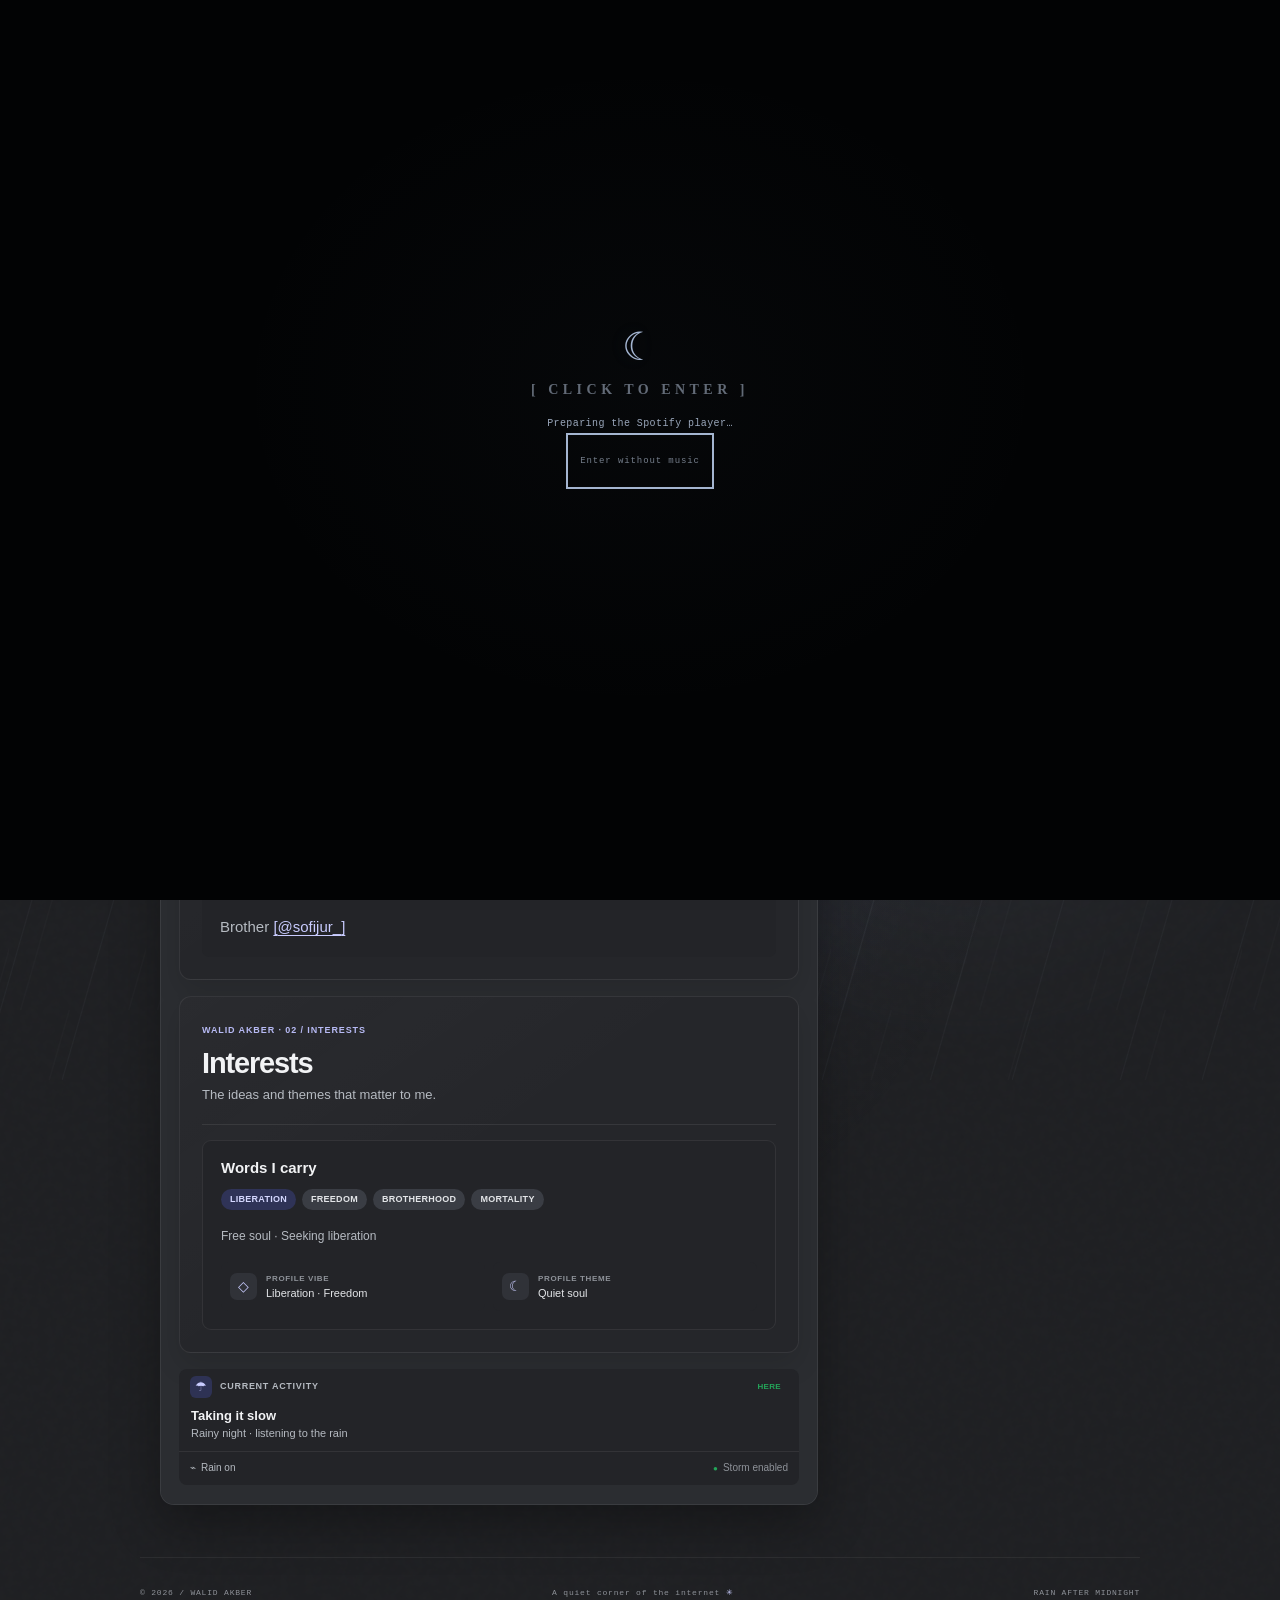
==== commit 1cdaf4e8: "Polish section order and scroll reveals" ====
--- a/index.html
+++ b/index.html
@@ -21,9 +21,9 @@
     <link rel="preconnect" href="https://open.spotify.com" />
     <link rel="dns-prefetch" href="https://open.spotify.com" />
     <title>Walid Akber — Personal Site</title>
-    <script type="module" crossorigin src="./assets/index-B28_4UQf.js"></script>
+    <script type="module" crossorigin src="./assets/index-Cx5X6lQ5.js"></script>
     <link rel="modulepreload" crossorigin href="./assets/client-DUeHcXHK.js">
-    <link rel="stylesheet" crossorigin href="./assets/index-BBo7rDen.css">
+    <link rel="stylesheet" crossorigin href="./assets/index-BUnTyvCv.css">
   </head>
   <body>
     <div id="root"></div>
--- a/assets/index-BUnTyvCv.css
+++ b/assets/index-BUnTyvCv.css
@@ -0,0 +1 @@
+:root{font-family:Inter,Segoe UI,Arial,sans-serif;color:#e2e7ef;background:#090b10;font-synthesis:none;text-rendering:optimizeLegibility;-webkit-font-smoothing:antialiased;--ink: #090b10;--panel: #10131a;--line: rgba(205, 216, 232, .12);--muted: #8993a2;--cream: #d9dee6;--acid: #a9b9d0}*{box-sizing:border-box}html{min-width:320px;scroll-behavior:smooth}body{margin:0;min-width:320px;min-height:100vh;background:var(--ink)}button,a{font:inherit}button{color:inherit}a{color:inherit;text-decoration:none}button:focus-visible,a:focus-visible{outline:2px solid var(--acid);outline-offset:4px}::selection{color:var(--ink);background:var(--acid)}.site-shell{min-height:100vh;overflow:hidden;position:relative;padding:0 26px;background:radial-gradient(ellipse at 50% 30%,rgba(76,91,116,.18),transparent 46%),radial-gradient(ellipse at 50% 88%,rgba(58,67,84,.15),transparent 34%),#090b10}.site-shell:before{position:absolute;top:0;right:0;bottom:0;left:0;z-index:0;pointer-events:none;content:"";opacity:.08;background-image:url("data:image/svg+xml,%3Csvg viewBox='0 0 180 180' xmlns='http://www.w3.org/2000/svg'%3E%3Cfilter id='n'%3E%3CfeTurbulence type='fractalNoise' baseFrequency='.85' numOctaves='3' stitchTiles='stitch'/%3E%3C/filter%3E%3Crect width='100%25' height='100%25' filter='url(%23n)' opacity='.22'/%3E%3C/svg%3E")}.ambient{position:absolute;z-index:0;width:380px;height:380px;border-radius:50%;filter:blur(110px);pointer-events:none;opacity:.12}.ambient-one{top:290px;left:calc(50% - 540px);background:#52627b;animation:fog-drift 24s ease-in-out infinite alternate}.ambient-two{top:520px;right:calc(50% - 520px);background:#3b4e68;animation:fog-drift 30s ease-in-out infinite alternate-reverse}.rainfall{position:fixed;z-index:0;top:-20%;right:-10%;bottom:-20%;left:-10%;overflow:hidden;pointer-events:none;opacity:.13;mix-blend-mode:screen}.rainfall:before,.rainfall:after{position:absolute;top:0;right:0;bottom:0;left:0;content:"";background-image:repeating-linear-gradient(106deg,transparent 0 57px,rgba(174,192,214,.32) 58px,transparent 59px 104px);background-size:190px 210px;animation:rain-fall 2.8s linear infinite}.rainfall:after{opacity:.55;background-size:137px 170px;animation-duration:3.8s;animation-delay:-1.9s}.lightning-flash{position:fixed;z-index:0;top:0;right:0;bottom:0;left:0;overflow:hidden;pointer-events:none}.lightning-flash:before{position:absolute;top:0;right:0;bottom:0;left:0;content:"";opacity:0;background:radial-gradient(ellipse at 69% 8%,rgba(229,239,255,.46),transparent 43%),#c4d7f621;mix-blend-mode:screen;animation:storm-flash 14s steps(1,end) infinite}.lightning-art{position:absolute;top:0;right:0;bottom:0;left:0;width:100%;height:100%;overflow:visible;opacity:0;filter:drop-shadow(0 0 30px rgba(181,210,255,.72));animation:storm-bolt 14s steps(1,end) infinite}.storm-branches{fill:none;stroke:#cde1ffeb;stroke-width:24;stroke-linecap:round;stroke-linejoin:bevel;filter:drop-shadow(0 0 18px rgba(185,213,255,.95))}.storm-bolt-glow{fill:#91b4eebd;filter:blur(26px)}.storm-bolt-core{fill:url(#storm-bolt-fill)}.storm-bolt-detail{fill:#ffffffe0;filter:drop-shadow(0 0 12px #e8f2ff)}.site-header,.profile-stage,.site-footer{position:relative;z-index:1}.site-header{width:min(100%,1180px);height:92px;margin:0 auto;display:flex;align-items:center;justify-content:space-between;border-bottom:1px solid rgba(255,255,255,.075)}.wordmark{display:flex;align-items:center;gap:13px}.wordmark-symbol{font-size:19px;font-weight:900;letter-spacing:-.12em}.wordmark-symbol span{color:var(--acid);padding:0 2px}.wordmark-caption,.header-status,.overline,.section-heading span,.info-cell small,.status-strip,.music-card,.cover-kicker,.cover-coordinate,.cover-stamp,.avatar-note,.profile-label,.social-code,.response-time,.terminal-bar,.site-footer,.mood-caption{font-family:SFMono-Regular,Consolas,Liberation Mono,monospace}.wordmark-caption{color:#77777c;font-size:9px;letter-spacing:.15em}.header-actions{display:flex;align-items:center;gap:18px}.header-status{display:flex;align-items:center;gap:8px;color:#9b9ba0;font-size:10px;letter-spacing:.06em}.header-status i,.music-live i,.status-dot{width:6px;height:6px;border-radius:50%;background:var(--acid);box-shadow:0 0 12px #a9b9d08f}.profile-stage{width:min(100%,500px);margin:0 auto;padding:22px 0 58px}.mood-stage{position:relative;height:185px;overflow:hidden;margin:0 -44px -2px;background:radial-gradient(ellipse at 51% 42%,rgba(176,190,210,.14),transparent 43%),linear-gradient(180deg,#1a212d33,#090b1014)}.mood-stage:before{position:absolute;top:-28px;right:5%;bottom:12px;left:5%;content:"";opacity:.8;filter:blur(14px);background:radial-gradient(ellipse at 23% 58%,rgba(169,185,208,.18),transparent 31%),radial-gradient(ellipse at 75% 35%,rgba(121,140,166,.13),transparent 37%),linear-gradient(180deg,transparent 45%,rgba(154,170,192,.08) 47%,transparent 51%)}.mood-stage:after{position:absolute;top:0;right:0;bottom:0;left:0;content:"";opacity:.4;background:linear-gradient(90deg,#090b10 0%,transparent 24%,transparent 76%,#090b10 100%),linear-gradient(0deg,#090b10 0%,transparent 45%)}.mood-caption{position:absolute;z-index:1;right:51px;bottom:21px;color:#a1a9b6;font-family:SFMono-Regular,Consolas,Liberation Mono,monospace;font-size:8px;letter-spacing:.14em}.music-card{display:block;position:relative;width:calc(100% - 46px);margin:-24px auto 14px;padding:15px 17px 11px;border:1px solid rgba(169,185,208,.22);border-radius:12px;background:#111315f0;box-shadow:0 15px 48px #0000006b;-webkit-backdrop-filter:blur(18px);backdrop-filter:blur(18px);transition:border-color .2s,transform .2s}.music-card:hover{transform:translateY(-2px);border-color:#a9b9d08c}.music-topline,.music-main,.music-meta{display:flex;align-items:center;justify-content:space-between}.music-brand{display:flex;align-items:center;gap:7px;color:#c9c9c9;font-size:9px;font-weight:800;letter-spacing:.14em}.spotify-mark{display:inline-flex;width:18px;height:18px;color:#a9b9d0;line-height:1}.music-live{display:flex;align-items:center;gap:6px;color:#85858b;font-size:8px;letter-spacing:.12em}.music-live i{width:5px;height:5px}.music-main{justify-content:flex-start;gap:12px;margin:10px 0 11px}.album-art{width:42px;height:42px;flex:none;display:grid;place-items:center;background:linear-gradient(145deg,#82706b,#181b1d 54%,#334047);color:#e9e4d9;border:1px solid rgba(255,255,255,.1)}.album-art span{font-size:8px;font-weight:900;line-height:1.18;letter-spacing:.15em;text-align:center}.track-copy{display:flex;flex-direction:column;gap:4px;min-width:0}.track-copy strong{overflow:hidden;color:#eeeae4;font-family:Segoe UI,Arial,sans-serif;font-size:12px;font-weight:650;text-overflow:ellipsis;white-space:nowrap}.track-copy>span{color:#88888d;font-size:10px}.music-progress{width:100%;height:3px;overflow:hidden;border-radius:9px;background:#ffffff1c}.music-progress span{display:block;width:17%;height:100%;border-radius:inherit;background:var(--acid)}.music-meta{margin-top:6px;color:#808187;font-size:8px;letter-spacing:.04em}.music-meta span:last-child{color:var(--acid);letter-spacing:.15em}.profile-card{overflow:hidden;position:relative;border:1px solid rgba(255,255,255,.14);border-radius:13px;background:#101114;box-shadow:0 25px 90px #00000075}.cover-panel{height:134px;position:relative;overflow:hidden;padding:16px 19px;color:#dce3ee;background:linear-gradient(125deg,#37404d,#252d3b 55%,#1c222d)}.cover-panel:before{position:absolute;top:0;right:0;bottom:0;left:0;content:"";opacity:.28;background:radial-gradient(circle at 12% 60%,#c4cfdf 0 1px,transparent 2px),radial-gradient(circle at 76% 21%,#aab6c8 0 1px,transparent 2px),linear-gradient(135deg,transparent 47%,rgba(177,191,211,.2) 48%,transparent 49%),linear-gradient(28deg,transparent 66%,rgba(177,191,211,.13) 67%,transparent 68%);background-size:31px 27px,43px 39px,100% 100%,100% 100%}.cover-panel:after{position:absolute;top:0;right:0;bottom:0;left:0;content:"";opacity:.34;background:radial-gradient(ellipse at 20% 20%,rgba(168,184,207,.2),transparent 50%),linear-gradient(0deg,rgba(5,8,13,.45),transparent 65%)}.cover-grid{position:absolute;right:54px;top:-47px;width:182px;height:182px;border:1px solid rgba(220,228,241,.15);border-radius:50%;box-shadow:0 0 0 16px #d7e0ed06,0 0 0 32px #d7e0ed06,0 0 0 48px #d7e0ed06}.cover-kicker,.cover-secret,.cover-coordinate,.cover-stamp{position:absolute;z-index:1}.cover-kicker{top:16px;left:19px;font-size:9px;font-weight:800;letter-spacing:.11em}.cover-kicker span{color:#a8b2c2;font-weight:400}.cover-secret{bottom:13px;left:134px;right:68px;display:flex;align-items:center;justify-content:space-between;gap:9px;max-width:none;padding:0;border:0;background:none;color:#c3ccda;cursor:pointer;font-size:10px;text-align:left}.cover-secret .icon{display:grid;place-items:center;width:21px;height:21px;border:1px solid rgba(220,228,241,.3);border-radius:50%;color:#d3dbe7}.cover-secret:hover .icon{background:var(--acid);border-color:var(--acid)}.cover-coordinate{top:17px;right:17px;color:#a8b2c2;font-size:8px;line-height:1.55;text-align:right}.cover-stamp{top:47px;right:18px;color:#dce4f1bd;font-size:10px;font-weight:900;letter-spacing:.1em;line-height:.92;text-align:right;transform:rotate(-7deg)}.profile-content{position:relative;padding:0 22px 17px}.profile-actions{position:absolute;z-index:3;top:-118px;left:15px;right:15px;display:flex;align-items:flex-start;justify-content:space-between}.profile-label{display:inline-flex;align-items:center;gap:6px;padding:6px 9px;border:1px solid rgba(220,228,241,.16);border-radius:20px;background:#11161fcc;color:#d7deea;font-size:8px;font-weight:800;letter-spacing:.06em;-webkit-backdrop-filter:blur(8px);backdrop-filter:blur(8px)}.tiny-lock{color:var(--acid);font-size:10px}.profile-action-buttons{display:flex;gap:8px}.round-action{width:29px;height:29px;display:grid;place-items:center;border:1px solid rgba(220,228,241,.16);border-radius:50%;background:#11161fcc;color:#d7deea;cursor:pointer;font-size:15px;-webkit-backdrop-filter:blur(8px);backdrop-filter:blur(8px);transition:background .2s,color .2s}.round-action:hover{background:#131416;color:var(--acid)}.close-action{font-size:20px;line-height:1}.avatar-row{position:relative;min-height:80px;margin-top:-57px;display:flex;align-items:flex-end;justify-content:space-between}.avatar-wrap{position:relative;width:104px;height:104px;flex:none;padding:5px;border:1px solid rgba(237,233,226,.27);border-radius:50%;background:#101114}.avatar{width:100%;height:100%;display:block;border-radius:50%;object-fit:cover;object-position:65% center;filter:grayscale(1) contrast(1.05)}.avatar-ring{position:absolute;top:-4px;right:-4px;bottom:-4px;left:-4px;border:1px solid rgba(169,185,208,.35);border-radius:50%;transform:rotate(-23deg);clip-path:polygon(0 0,100% 0,100% 77%,0 77%);pointer-events:none}.avatar-status{position:absolute;right:5px;bottom:7px;z-index:1;width:15px;height:15px;border:3px solid #101114;border-radius:50%;background:var(--acid)}.avatar-note{margin-bottom:8px;color:#7d7c82;font-size:8px;letter-spacing:.16em}.identity-line{margin-top:18px;display:flex;align-items:flex-end;justify-content:space-between;gap:15px}.overline{margin:0 0 5px;color:#77777d;font-size:8px;letter-spacing:.15em}.identity-line h1{margin:0;color:#f1ede7;font-size:clamp(27px,7vw,33px);font-weight:720;letter-spacing:-.055em;line-height:1}.verified{display:inline-grid;place-items:center;width:17px;height:17px;margin-left:8px;border-radius:50%;background:var(--acid);color:#161710;font-size:10px;vertical-align:5px}.handle-line{display:flex;align-items:center;gap:8px;margin-top:9px;color:#94939a;font-size:11px}.separator{color:#53545b}.copy-handle{width:35px;height:35px;flex:none;display:grid;place-items:center;border:1px solid var(--line);border-radius:7px;background:#17181b;color:#c8c5be;cursor:pointer;font-size:17px;transition:border-color .2s,color .2s}.copy-handle:hover{border-color:var(--acid);color:var(--acid)}.status-strip{display:flex;align-items:center;gap:8px;min-height:32px;margin-top:18px;padding:0 10px;border:1px solid rgba(169,185,208,.13);border-radius:4px;background:#a9b9d009;color:#b0b0aa;font-size:8px;letter-spacing:.09em}.status-dot{width:5px;height:5px;flex:none}.status-clock{margin-left:auto;color:var(--acid);font-size:8px}.about-block,.world-block,.social-block{margin-top:24px}.section-heading{display:flex;align-items:center;justify-content:space-between;gap:12px;margin-bottom:12px}.section-heading h2{margin:0;color:#e7e3dc;font-size:13px;font-weight:600;letter-spacing:-.01em}.section-heading span{color:#68686e;font-size:8px;letter-spacing:.1em}.bio-copy{padding:12px 13px;border-left:1px solid rgba(169,185,208,.55);background:linear-gradient(90deg,rgba(169,185,208,.04),transparent);color:#bdbbc0;font-size:13px;line-height:1.58}.bio-copy p{margin:0}.bio-opening{color:#f0ece5;font-weight:600}.bio-yearning{margin-top:8px!important}.bio-freedom{margin-top:8px!important;color:var(--acid);font-family:SFMono-Regular,Consolas,monospace;font-size:10px;font-weight:700;letter-spacing:.08em}.bio-mortality{margin-top:4px!important;color:#9a989e}.bio-brother{margin-top:10px!important;color:#a9a7ac}.bio-brother a{color:var(--acid);text-decoration:underline;text-underline-offset:3px}.bio-brother a:hover{color:#f1ede7}.info-grid{display:grid;grid-template-columns:1fr 1fr;gap:8px;margin-top:12px}.info-cell{min-width:0;display:flex;align-items:center;gap:9px;padding:11px 9px;border:1px solid var(--line);border-radius:6px;background:#ffffff05}.info-icon{display:grid;place-items:center;width:27px;height:27px;flex:none;border:1px solid rgba(255,255,255,.09);border-radius:5px;color:var(--acid);font-size:14px}.info-cell div{display:flex;flex-direction:column;gap:4px;min-width:0}.info-cell small{color:#77767d;font-size:7px;letter-spacing:.1em}.info-cell strong{overflow:hidden;color:#c9c6c0;font-size:10px;font-weight:500;text-overflow:ellipsis;white-space:nowrap}.tag-list{display:flex;flex-wrap:wrap;gap:6px}.tag{padding:6px 8px;border:1px solid rgba(255,255,255,.11);border-radius:3px;color:#a9a7ac;font-family:SFMono-Regular,Consolas,monospace;font-size:8px;letter-spacing:.08em}.tag-accent{border-color:#a9b9d052;color:var(--acid)}.social-list{display:grid;grid-template-columns:1fr 1fr;gap:7px}.social-link{display:flex;align-items:center;gap:8px;min-height:41px;padding:0 9px;border:1px solid rgba(255,255,255,.09);border-radius:5px;color:#dad7d1;font-size:11px;transition:border-color .2s,background .2s}.social-link:hover{border-color:#a9b9d06b;background:#a9b9d00a}.social-code{display:grid;place-items:center;width:21px;height:21px;border-radius:3px;background:#ffffff12;color:#c9c6bf;font-size:7px;font-weight:800}.social-arrow{margin-left:auto;color:#74737a;font-size:12px}.contact-row{display:flex;align-items:center;gap:12px;margin-top:20px}.contact-button{min-height:40px;flex:1;display:flex;align-items:center;justify-content:space-between;padding:0 12px;border-radius:5px;background:var(--acid);color:#11130d;font-size:11px;font-weight:700;transition:background .2s,transform .2s}.contact-button:hover{background:#dbf6a5;transform:translateY(-1px)}.contact-arrow{font-size:16px}.response-time{color:#77767d;font-size:8px;line-height:1.5}.terminal-bar{min-height:37px;margin-top:20px;display:flex;align-items:center;gap:9px;padding:0 10px;border:1px solid rgba(255,255,255,.08);border-radius:5px;background:#0b0c0e;color:#98979c;font-size:8px}.terminal-light{display:flex;gap:4px}.terminal-light i{width:5px;height:5px;border-radius:50%;background:#e56b65}.terminal-light i:nth-child(2){background:#e7bf65}.terminal-light i:nth-child(3){background:#80c778}.terminal-bar code{color:#b7b5b0}.terminal-bar code span{color:var(--acid)}.terminal-result{overflow:hidden;margin-left:auto;color:#73737a;text-overflow:ellipsis;white-space:nowrap}.reopen-card{width:100%;min-height:86px;display:flex;align-items:center;gap:14px;padding:19px;border:1px solid rgba(255,255,255,.14);border-radius:12px;background:#111215;color:#dfdcd6;cursor:pointer;font-size:13px}.reopen-card:hover{border-color:var(--acid)}.reopen-orb{display:grid;place-items:center;width:38px;height:38px;border-radius:50%;background:var(--acid);color:#14160f}.stage-caption{margin:22px 0 0;color:#77767c;font-size:10px;letter-spacing:.08em;text-align:center}.site-footer{width:min(100%,1180px);min-height:70px;margin:0 auto;display:flex;align-items:center;justify-content:space-between;gap:12px;border-top:1px solid rgba(255,255,255,.075);color:#77767c;font-size:8px;letter-spacing:.1em}.site-footer b{color:var(--acid);font-weight:400}.site-footer a{transition:color .2s}.site-footer a:hover{color:var(--acid)}.header-nav{display:flex;align-items:center;gap:8px}.header-nav a{display:inline-flex;min-height:44px;align-items:center;padding:0 10px;border:1px solid transparent;border-radius:999px;color:#bac2ce;font-size:11px;transition:border-color .2s,background .2s,color .2s}.header-nav a:hover{border-color:#a9b9d03d;background:#a9b9d00f;color:#f0f3f8}.skip-link{position:fixed;z-index:20;top:12px;left:12px;padding:11px 14px;transform:translateY(-160%);border:1px solid var(--line);border-radius:7px;background:#11151b;color:#eef3fb}.skip-link:focus{transform:translateY(0)}.identity-line h1{font-family:Georgia,Times New Roman,serif;font-size:clamp(29px,7vw,36px)}.identity-line h1:focus{outline:none}.round-action{width:40px;height:40px}.copy-handle{width:44px;height:44px}.social-link{min-height:44px;font-size:12px}.info-cell small{color:#a2aaba;font-size:9px;letter-spacing:.08em}.info-cell strong{color:#e0e4eb;font-size:11px}.entry-status{min-height:18px;margin:3px 0 0;color:#9aa7bb;font:10px/1.5 SFMono-Regular,Consolas,monospace;letter-spacing:.04em}.enter-without-music{min-height:44px;padding-inline:12px;color:#aab5c5;font-size:10px}.site-content.page-hidden .ambient,.site-content.page-hidden .rainfall,.site-content.page-hidden .lightning-flash,.site-content.page-hidden .aura-readout-dot,.site-content.page-hidden .terminal-cursor{animation-play-state:paused!important}.site-shell.page-hidden:after,.site-shell.page-hidden .enter-symbol{animation-play-state:paused!important}.site-content[inert]{pointer-events:none;-webkit-user-select:none;user-select:none}.site-shell.rain-paused .ambient{animation-play-state:paused}body.entry-gate-open{overflow:hidden}.enter-gate{position:fixed;z-index:10;top:0;right:0;bottom:0;left:0;display:grid;place-items:center;padding:24px;background:radial-gradient(ellipse at 50% 43%,rgba(117,135,163,.035),transparent 45%),#020304;animation:gate-in .75s ease-out both}.enter-content{display:flex;flex-direction:column;align-items:center;gap:5px;transform:translateY(-5vh);text-align:center}.enter-symbol{display:block;color:#a6b3c7;font-family:Georgia,Times New Roman,serif;font-size:39px;line-height:1;text-shadow:0 0 24px rgba(135,154,183,.14);animation:symbol-drift 4s ease-in-out infinite,symbol-glow 5s ease-in-out infinite}.enter-button{border:0;padding:8px 12px;background:transparent;color:#e8e8e8;cursor:pointer;font-family:Georgia,Times New Roman,serif;font-size:14px;font-weight:700;letter-spacing:.32em;line-height:1.5;text-transform:uppercase;transition:color .25s,text-shadow .25s;animation:enter-breathe 4.4s ease-in-out infinite}.enter-button:hover{color:#bdc9d9;text-shadow:0 0 20px rgba(162,180,207,.4)}.enter-button:disabled{color:#a6b3c7;cursor:wait;opacity:.58;animation-play-state:paused}.enter-button:focus-visible{outline:1px solid rgba(169,185,208,.65);outline-offset:5px}.enter-without-music{border:0;padding:5px 8px;background:transparent;color:#757e8b;cursor:pointer;font:9px SFMono-Regular,Consolas,monospace;letter-spacing:.1em}.enter-without-music:hover{color:#b8c5d8;text-decoration:underline}.enter-gate.is-leaving{pointer-events:none;animation:gate-exit .62s ease-in both}.toast{position:fixed;z-index:12;right:22px;bottom:22px;padding:11px 14px;border:1px solid rgba(169,185,208,.28);border-radius:6px;background:#17191a;color:var(--acid);font-size:11px;box-shadow:0 10px 40px #0006;animation:gate-in .2s ease-out}@keyframes gate-in{0%{opacity:0}to{opacity:1}}@keyframes gate-exit{to{opacity:0;transform:scale(1.025);visibility:hidden}}@keyframes symbol-drift{0%,to{transform:translateY(0) rotate(-2deg)}50%{transform:translateY(-5px) rotate(2deg)}}@keyframes symbol-glow{0%,to{filter:drop-shadow(0 0 4px rgba(135,154,183,.08))}50%{filter:drop-shadow(0 0 13px rgba(135,154,183,.32))}}@keyframes enter-breathe{0%,to{opacity:.72}50%{opacity:1}}@keyframes fog-drift{0%{transform:translate3d(-12px,8px,0) scale(.94)}to{transform:translate3d(24px,-15px,0) scale(1.06)}}@keyframes rain-fall{0%{transform:translate3d(2%,-6%,0)}to{transform:translate3d(-3%,6%,0)}}@keyframes storm-flash{0%,31%,31.55%,32%,46%,46.35%,46.8%,77%,77.45%,78%,to{opacity:0}31.08%{opacity:.3}31.18%{opacity:.04}31.3%{opacity:.48}31.48%{opacity:.1}31.67%{opacity:.26}31.82%{opacity:0}46.08%{opacity:.26}46.2%{opacity:.04}46.48%{opacity:.42}46.62%{opacity:0}77.08%{opacity:.34}77.2%{opacity:.06}77.48%{opacity:.5}77.67%{opacity:.12}77.82%{opacity:0}}@keyframes storm-bolt{0%,31%,31.55%,32%,46%,46.35%,46.8%,77%,77.45%,78%,to{opacity:0}31.08%{opacity:1}31.2%{opacity:.15}31.34%{opacity:.88}31.5%{opacity:.24}31.67%{opacity:.74}31.82%{opacity:0}46.08%{opacity:.82}46.2%{opacity:.12}46.48%{opacity:.96}46.62%{opacity:0}77.08%{opacity:1}77.2%{opacity:.12}77.48%{opacity:.9}77.67%{opacity:.18}77.82%{opacity:0}}@media(min-width:760px){.profile-stage{padding-top:32px}.mood-stage{height:205px;margin-inline:-72px}.music-card{width:calc(100% - 54px)}.profile-content{padding-inline:27px}.cover-panel{height:145px;padding-inline:23px}.cover-kicker{left:23px}.cover-secret{left:134px;right:68px}}@media(max-width:520px){.site-shell{padding-inline:16px}.site-header{height:72px}.wordmark-caption{display:none}.header-actions{gap:10px}.header-status{font-size:9px}.profile-stage{padding-top:14px;padding-bottom:34px}.mood-stage{height:145px;margin-inline:-20px}.mood-caption{right:26px;bottom:16px;font-size:7px}.music-card{width:calc(100% - 22px);margin-top:-20px;padding:13px 13px 10px}.profile-content{padding-inline:16px;padding-bottom:15px}.cover-panel{height:120px;padding:14px}.cover-kicker{top:14px;left:14px;font-size:8px}.cover-secret{left:108px;right:12px;bottom:10px;font-size:9px}.cover-coordinate{top:14px;right:13px;font-size:7px}.cover-stamp{top:43px;right:14px;font-size:9px}.profile-actions{top:-106px;left:10px;right:10px}.profile-label{padding:5px 7px;font-size:7px}.round-action{width:26px;height:26px}.avatar-row{min-height:69px;margin-top:-49px}.avatar-wrap{width:91px;height:91px}.avatar-note{font-size:7px}.identity-line{margin-top:16px}.identity-line h1{font-size:clamp(26px,8vw,32px)}.handle-line{font-size:10px;gap:6px}.status-strip{margin-top:15px;font-size:7px}.about-block,.world-block,.social-block{margin-top:21px}.bio-copy{font-size:12px}.info-cell{padding:9px 7px;gap:7px}.info-cell strong{font-size:9px}.site-footer{min-height:65px;flex-wrap:wrap;justify-content:center;gap:8px 14px;padding:12px 0;font-size:7px}}@media(prefers-reduced-motion:reduce){*,*:before,*:after{scroll-behavior:auto!important;animation-duration:.01ms!important;animation-iteration-count:1!important;transition-duration:.01ms!important}}.site-shell{isolation:isolate;--aura-rgb: 151, 169, 197;--aura-deep: #273246}.site-shell[data-aura=quiet]{--acid: #a4b5d0;--aura-rgb: 151, 169, 197;--aura-deep: #273246}.site-shell[data-aura=liberation]{--acid: #c5a0ed;--aura-rgb: 168, 126, 213;--aura-deep: #38264b}.site-shell[data-aura=afterhours]{--acid: #72d5da;--aura-rgb: 79, 188, 196;--aura-deep: #1e3d46}.site-shell[data-aura=stormlight]{--acid: #c0c8d2;--aura-rgb: 157, 169, 184;--aura-deep: #2d343f}.site-shell[data-aura=freedom]{--acid: #e2c17a;--aura-rgb: 191, 158, 91;--aura-deep: #44391f}.site-shell:after{position:absolute;z-index:0;top:0;right:0;bottom:0;left:0;content:"";pointer-events:none;background:radial-gradient(ellipse at 50% 29%,rgba(var(--aura-rgb),.17),transparent 48%);opacity:.8;transition:opacity .6s ease,background .6s ease;animation:aura-breathe 9s ease-in-out infinite alternate}.site-shell.rain-paused .rainfall{opacity:0}.site-shell.rain-paused .lightning-flash{display:none}.ambient-one,.ambient-two{background:rgba(var(--aura-rgb),.72);transition:background .65s ease}.profile-card{border-color:rgba(var(--aura-rgb),.2);box-shadow:0 25px 90px #00000075,0 0 34px rgba(var(--aura-rgb),.08);transition:border-color .6s ease,box-shadow .6s ease}.cover-panel{background:radial-gradient(ellipse at 54% 80%,rgba(var(--aura-rgb),.28),transparent 58%),linear-gradient(125deg,var(--aura-deep),#171b24 72%);transition:background .65s ease}.cover-secret{min-height:34px;padding:5px 9px;border:1px solid rgba(220,228,241,.2);border-radius:22px;background:#0b0d12b8;box-shadow:0 6px 22px #0000003d;-webkit-backdrop-filter:blur(12px);backdrop-filter:blur(12px);transition:border-color .25s,background .25s}.cover-secret:hover,.cover-secret.is-revealed{border-color:rgba(var(--aura-rgb),.58);background:#0b0d12e0}.cover-secret:not(.is-revealed)>span:not(.icon){color:#d3d9e5;font-size:9px;letter-spacing:.05em;opacity:.9}.cover-secret .icon{flex:none;width:22px;height:22px;border:0;background:rgba(var(--aura-rgb),.16);color:var(--acid)}.cover-secret .icon:hover{background:rgba(var(--aura-rgb),.16)}.cover-secret.is-revealed>span:not(.icon){color:#e6e8ed;filter:none;opacity:1}.aura-panel{margin-top:14px;padding:11px 12px 10px;border:1px solid rgba(var(--aura-rgb),.18);border-radius:12px;background:linear-gradient(145deg,rgba(var(--aura-rgb),.055),#ffffff03 72%);box-shadow:inset 0 1px #ffffff06;transition:border-color .5s ease,background .5s ease}.aura-panel-head,.aura-readout{display:flex;align-items:center}.aura-panel-head{justify-content:space-between;margin-bottom:9px;color:#818895;font:700 8px/1.2 SFMono-Regular,Consolas,monospace;letter-spacing:.14em}.aura-index{color:var(--acid);letter-spacing:.08em}.aura-switcher{display:flex;justify-content:space-between;gap:7px;padding:5px 7px;border:1px solid rgba(var(--aura-rgb),.24);border-radius:13px;background:#05070b94;transition:border-color .5s ease}.aura-button{position:relative;width:35px;height:34px;display:grid;place-items:center;border:1px solid transparent;border-radius:9px;background:transparent;color:#96a2b2;cursor:pointer;font-size:18px;transition:color .22s,background .22s,border-color .22s,box-shadow .22s,transform .22s}.aura-button:nth-child(1){color:#a9bfe0}.aura-button:nth-child(2){color:#c6a0ec}.aura-button:nth-child(3){color:#6fd3dc}.aura-button:nth-child(4){color:#c1c8d2}.aura-button:nth-child(5){color:#e3c27a}.aura-button:hover{transform:translateY(-2px);background:#ffffff0e}.aura-button[aria-pressed=true]{border-color:rgba(var(--aura-rgb),.42);background:rgba(var(--aura-rgb),.14);box-shadow:0 0 20px rgba(var(--aura-rgb),.13),inset 0 0 10px rgba(var(--aura-rgb),.06)}.aura-button:focus-visible{outline-color:var(--acid)}.aura-readout{gap:8px;min-height:28px;padding-top:9px;color:#d6dbe4}.aura-readout-dot{width:6px;height:6px;flex:none;border-radius:50%;background:var(--acid);box-shadow:0 0 12px rgba(var(--aura-rgb),.8);animation:readout-pulse 2.5s ease-in-out infinite}.aura-readout strong{color:#d8dce3;font:700 9px/1 SFMono-Regular,Consolas,monospace;letter-spacing:.08em}.aura-readout-note{margin-left:auto;color:#717985;font:7px/1 SFMono-Regular,Consolas,monospace;letter-spacing:.1em}.terminal-panel{overflow:hidden;margin-top:20px;border:1px solid rgba(var(--aura-rgb),.23);border-radius:10px;background:#090b0ff0;box-shadow:0 13px 34px #0003;transition:border-color .5s ease,box-shadow .5s ease}.terminal-panel-head{min-height:33px;display:flex;align-items:center;gap:9px;padding:0 11px;border-bottom:1px solid rgba(255,255,255,.07);background:#ffffff05}.terminal-window-title{color:#737d8c;font:8px SFMono-Regular,Consolas,monospace;letter-spacing:.12em}.terminal-root{margin-left:auto;padding:3px 7px;border:1px solid rgba(var(--aura-rgb),.22);border-radius:5px;color:var(--acid);font:700 7px SFMono-Regular,Consolas,monospace;letter-spacing:.08em}.terminal-command{min-height:37px;display:flex;align-items:center;gap:5px;padding:0 12px;color:#d2d5dc;font:11px SFMono-Regular,Consolas,monospace}.terminal-prompt{color:var(--acid);font-weight:700}.terminal-cursor{width:7px;height:13px;display:inline-block;margin-left:1px;background:var(--acid);animation:cursor-blink 1.1s steps(2,start) infinite}.terminal-meta{display:flex;gap:7px;padding:0 10px 10px}.terminal-meta span{min-width:0;padding:6px 7px;border:1px solid rgba(255,255,255,.08);border-radius:5px;color:#9ca5b2;font:8px SFMono-Regular,Consolas,monospace;white-space:nowrap}.terminal-meta i{color:var(--acid);font-style:normal}.terminal-controls{display:flex;align-items:center;gap:13px;min-height:33px;padding:0 11px;border-top:1px dashed rgba(255,255,255,.09);color:#929ba8;font:8px SFMono-Regular,Consolas,monospace}.terminal-controls a,.terminal-controls button,.terminal-silent{display:inline-flex;align-items:center;gap:5px;padding:0;border:0;background:none;color:inherit;font:inherit;text-decoration:none}.terminal-controls a:hover,.terminal-controls button:hover{color:var(--acid)}.terminal-controls button{cursor:pointer}.terminal-controls button[aria-pressed=false]{color:#6e7682}.terminal-controls a span{color:var(--acid)}.terminal-silent{margin-left:auto;color:#77808d}.terminal-silent span{color:#9b7180}.message-bar{display:flex;align-items:center;gap:10px;min-height:42px;margin-top:10px;padding:0 11px;border:1px solid rgba(255,255,255,.08);border-radius:8px;background:#ffffff09;color:#959daa;font-size:10px;transition:border-color .25s,background .25s,color .25s}.message-bar:hover{border-color:rgba(var(--aura-rgb),.44);background:rgba(var(--aura-rgb),.06);color:#e0e4eb}.message-icon{display:grid;place-items:center;width:23px;height:23px;border-radius:50%;background:rgba(var(--aura-rgb),.14);color:var(--acid);font-size:12px}.message-arrow{margin-left:auto;color:var(--acid);font-size:13px}.music-card{width:100%;margin:10px auto 0;padding:11px 12px;border:1px solid rgba(29,185,84,.3);border-radius:11px;background:linear-gradient(120deg,#1db9540e,#111315f0 44%);box-shadow:0 12px 36px #00000042}.music-card:hover{border-color:#1db95494}.music-topline{min-height:16px}.music-brand{color:#d5ded8;text-decoration:none}.spotify-mark{color:#1ed760}.spotify-mark svg{display:block;width:100%;height:100%}.music-toggle{display:grid;place-items:center;width:28px;height:28px;padding:0;border:1px solid rgba(29,185,84,.3);border-radius:50%;background:#1db95414;color:#1ed760;cursor:pointer;transition:background .2s,border-color .2s,transform .2s}.music-toggle svg{width:14px;height:14px}.music-toggle:hover:not(:disabled){transform:scale(1.06);border-color:#1db954bf;background:#1db95429}.music-toggle:disabled{cursor:wait;opacity:.42}.music-toggle:focus-visible{outline:2px solid #1ed760;outline-offset:3px}.music-live{color:#84918a}.spotify-embed-shell{width:100%;height:80px;margin-top:9px;overflow:hidden;border-radius:12px;background:#121212}.spotify-embed{display:block;width:100%;height:80px;border:0;border-radius:inherit;background:#121212}.spotify-embed-shell iframe{display:block;width:100%!important;height:80px;border:0;border-radius:inherit}.lyrics-link{display:flex;align-items:center;gap:8px;width:100%;margin-top:9px;padding:8px 2px 0;border:0;border-top:1px solid rgba(255,255,255,.08);background:transparent;color:#aeb9b2;cursor:pointer;font:inherit;font-size:8px;font-weight:700;letter-spacing:.14em;text-align:left;transition:color .2s}.lyrics-link:hover{color:#1ed760}.lyrics-link>span:first-child{color:#1ed760;font-size:14px;line-height:1}.lyrics-link-arrow{margin-left:auto;font-size:12px;transition:transform .2s ease}.lyrics-link-arrow.is-open{transform:rotate(180deg)}.lyrics-panel{margin-top:9px;overflow:hidden;border:1px solid rgba(255,255,255,.09);border-radius:9px;background:#0b0d0e}.lyrics-panel-heading{display:flex;align-items:center;justify-content:space-between;gap:10px;padding:9px 10px;color:#aeb9b2;font:700 8px SFMono-Regular,Consolas,monospace;letter-spacing:.12em}.lyrics-panel-heading a{color:#1ed760;text-decoration:none;white-space:nowrap}.lyrics-panel-heading a:hover{text-decoration:underline}.lyrics-frame{display:block;width:100%;height:270px;border:0;border-top:1px solid rgba(255,255,255,.07);background:#101213}.album-art{background:linear-gradient(145deg,#334849,#17201f 57%,#263e37)}.track-copy strong{color:#edf0ed}.track-copy>span{color:#909892}.spotify-open{display:grid;place-items:center;width:28px;height:28px;margin-left:auto;border:1px solid rgba(29,185,84,.23);border-radius:50%;color:#1ed760;font-size:14px}.site-footer,.stage-caption{position:relative;z-index:1}.enter-symbol{color:#a5b6d2}@keyframes aura-breathe{0%{opacity:.42}to{opacity:.9}}@keyframes readout-pulse{0%,to{box-shadow:0 0 7px rgba(var(--aura-rgb),.5)}50%{box-shadow:0 0 15px rgba(var(--aura-rgb),.95)}}@keyframes cursor-blink{50%{opacity:0}}@media(max-width:520px){.aura-panel{padding-inline:9px}.aura-switcher{gap:4px;padding-inline:5px}.aura-button{width:32px;height:32px}.aura-readout strong{font-size:8px}.aura-readout-note{font-size:6px}.terminal-controls{gap:8px;font-size:7px}.terminal-meta span{flex:1;overflow:hidden;text-overflow:ellipsis}.message-bar{font-size:9px}.header-nav{gap:1px}.header-nav a{padding-inline:7px;font-size:10px}.round-action{width:38px;height:38px}.info-cell strong{font-size:10px}.info-cell small{font-size:8px}.site-footer{font-size:9px}}@media(prefers-reduced-motion:reduce){.site-shell:after,.aura-readout-dot,.terminal-cursor{animation:none!important}.lightning-flash{display:none}}@media(min-width:780px){.profile-stage{width:min(100%,804px)}.mood-stage{width:min(100%,504px);margin:0 auto -2px 0}.profile-layout{display:grid;grid-template-columns:minmax(0,1fr) 280px;align-items:start;gap:20px}.profile-layout .music-card{position:sticky;top:24px;width:100%;margin:32px 0 0}.reopen-card{width:min(100%,500px);margin-inline:auto}}@media(max-width:779px){.profile-stage{width:min(100%,500px)}.profile-layout{display:flex;flex-direction:column}.profile-layout .music-card{order:-1;position:relative;top:auto;width:calc(100% - 46px);margin:0 auto 14px}}@media(max-width:520px){.profile-layout .music-card{width:calc(100% - 22px);margin:0 auto 14px;padding:13px 13px 10px}}.profile-stage{perspective:1500px;perspective-origin:50% 30%}.profile-layout,.profile-card,.profile-content,.avatar-row{transform-style:preserve-3d}.profile-card{box-shadow:0 25px 90px #00000075,0 0 34px rgba(var(--aura-rgb),.08),0 2px #ffffff14;transition:transform .5s cubic-bezier(.2,.75,.2,1),border-color .6s ease,box-shadow .5s ease}.profile-layout .music-card{transform-style:preserve-3d;transition:transform .45s cubic-bezier(.2,.75,.2,1),border-color .3s ease,box-shadow .45s ease}.avatar-wrap{transform:translateZ(12px);box-shadow:0 14px 28px #00000052;transition:transform .45s cubic-bezier(.2,.75,.2,1),box-shadow .45s ease}.aura-panel,.terminal-panel{transform:translateZ(4px)}@media(hover:hover)and (pointer:fine){.profile-card:hover,.profile-card:focus-within{transform:translateY(-5px) rotateX(1.2deg) rotateY(-.8deg) translateZ(8px);box-shadow:0 32px 100px #00000080,0 0 42px rgba(var(--aura-rgb),.12),0 2px #ffffff1a}.profile-layout .music-card:hover,.profile-layout .music-card:focus-within{transform:translateY(-5px) rotateX(2deg) rotateY(-1.4deg) translateZ(12px);box-shadow:0 20px 46px #00000061}.avatar-wrap:hover{transform:translateZ(20px) scale(1.025)}}@media(prefers-reduced-motion:reduce){.profile-card,.profile-layout .music-card,.avatar-wrap{transform:none!important;transition:none!important}.aura-panel,.terminal-panel{transform:none}}@media(max-width:360px){.site-shell{padding-inline:12px}.site-header{height:66px}.wordmark{gap:7px}.wordmark-symbol{font-size:17px}.header-nav{gap:0}.header-nav a{padding-inline:5px;font-size:9px}.profile-content{padding-inline:12px}.info-grid{grid-template-columns:1fr}.aura-panel{padding-inline:7px}.aura-switcher{gap:2px;padding-inline:4px}.aura-button{width:38px;height:40px}}.aura-button{min-width:40px;min-height:40px}@media(max-width:520px){.aura-button{width:40px;height:40px}}@media(max-width:360px){.aura-button{width:38px;height:40px}}.site-shell{--ink: #1e1f22;--panel: #2b2d31;--line: rgba(255,255,255,.09);--muted: #b5bac1;min-height:100vh;padding-inline:24px;background:radial-gradient(ellipse at 50% 24%,rgba(88,101,242,.095),transparent 43%),#1e1f22}.site-shell:after{opacity:.42}.site-header{width:min(100%,1000px);height:72px;border-bottom-color:#ffffff0f}.wordmark{gap:10px}.wordmark-symbol{display:grid;place-items:center;width:31px;height:31px;border-radius:50%;background:#5865f2;color:#fff;font-size:15px;letter-spacing:-.08em}.wordmark-symbol span{padding:0;color:#dce0ff}.wordmark-caption{color:#b5bac1;font:700 10px/1 Inter,Segoe UI,Arial,sans-serif;letter-spacing:.08em}.header-nav{gap:3px}.header-nav a{min-height:36px;border-radius:6px;color:#b5bac1}.header-nav a:hover{border-color:transparent;background:#313338;color:#fff}.profile-stage{width:min(100%,960px);padding:34px 0 52px}.mood-stage{display:none}.profile-layout{grid-template-columns:minmax(0,1fr) 280px;align-items:start;gap:22px}.profile-card{overflow:hidden;border:1px solid rgba(255,255,255,.07);border-radius:14px;background:#2b2d31;box-shadow:0 18px 50px #00000052}.cover-panel{height:190px;padding:16px 18px;border:0;background:radial-gradient(ellipse at 20% 16%,rgba(189,169,255,.44),transparent 41%),radial-gradient(ellipse at 80% 84%,rgba(88,101,242,.62),transparent 54%),linear-gradient(115deg,#202133,#353860 52%,#25283a)}.cover-grid{opacity:.24;background-size:34px 34px}.cover-kicker{top:17px;left:18px;color:#ffffffd9;font:700 9px/1.2 Inter,Segoe UI,Arial,sans-serif;letter-spacing:.12em}.cover-kicker>span{color:#ffffff9e}.cover-secret{left:18px;right:auto;bottom:15px;min-height:31px;border-color:#ffffff40;background:#191a2c85}.cover-secret:not(.is-revealed)>span:not(.icon){font-size:10px}.cover-secret .icon{width:19px;height:19px}.cover-stamp{top:17px;right:17px;color:#ffffffbd;font:800 9px/1.2 Inter,Segoe UI,Arial,sans-serif;letter-spacing:.1em;transform:none}.profile-content{padding:0 18px 19px;background:#2b2d31}.profile-actions{top:-174px;left:14px;right:14px;align-items:center}.profile-label{border:0;background:#1415187a;color:#f2f3f5;font:700 9px/1 Inter,Segoe UI,Arial,sans-serif;letter-spacing:.06em}.tiny-lock{color:#23a559}.round-action{width:34px;height:34px;border-color:#ffffff24;background:#1415188c;color:#f2f3f5}.round-action:hover{background:#404249;color:#fff}.avatar-row{min-height:104px;margin-top:-58px;align-items:flex-end}.avatar-wrap{width:108px;height:108px;padding:6px;border:0;background:#2b2d31;box-shadow:0 0 0 6px #2b2d31}.avatar{filter:none;object-position:65% center}.avatar-ring{display:none}.avatar-status{right:7px;bottom:7px;width:20px;height:20px;border:4px solid #2b2d31;background:#23a559}.avatar-note{margin:0 2px 8px 0;color:#23a559;font:700 9px/1 Inter,Segoe UI,Arial,sans-serif;letter-spacing:.04em}.identity-line{margin-top:15px;align-items:center}.overline{display:none}.identity-line h1{color:#f2f3f5;font:750 clamp(25px,5vw,30px)/1.15 Inter,"Segoe UI",Arial,sans-serif;letter-spacing:-.045em}.handle-line{margin-top:4px;color:#b5bac1;font-size:13px;gap:6px}.separator{color:#72767d}.copy-handle{width:34px;height:34px;border-color:#ffffff1a;border-radius:6px;background:#232428;color:#c6c9ce}.copy-handle:hover{border-color:#5865f2;color:#c9ccff}.status-strip{min-height:36px;margin-top:13px;padding:0 11px;border:0;border-radius:7px;background:#232428;color:#dcddde;font:500 12px/1.4 Inter,Segoe UI,Arial,sans-serif;letter-spacing:0}.status-dot{width:8px;height:8px;background:#23a559;box-shadow:0 0 0 3px #23a55929}.aura-panel{margin-top:13px;padding:11px;border-color:#ffffff14;border-radius:8px;background:#232428;box-shadow:none}.aura-panel-head{color:#b5bac1;font:700 9px/1.2 Inter,Segoe UI,Arial,sans-serif;letter-spacing:.08em}.aura-index{color:#c9ccff}.aura-switcher{justify-content:flex-start;gap:7px;padding:0;border:0;background:transparent}.aura-button{width:31px;height:31px;min-width:31px;min-height:31px;border-radius:7px}.aura-button[aria-pressed=true]{border-color:#ffffff21;background:#ffffff1a;box-shadow:none}.aura-readout{min-height:20px;padding-top:8px}.aura-readout-dot{width:7px;height:7px}.aura-readout strong{color:#e1e3e6;font:600 10px/1.2 Inter,Segoe UI,Arial,sans-serif;letter-spacing:0}.aura-readout-note{color:#8e9299;font:700 8px/1 Inter,Segoe UI,Arial,sans-serif;letter-spacing:.05em}.about-block,.world-block,.social-block{margin-top:18px}.section-heading{margin-bottom:9px}.section-heading h2{color:#f2f3f5;font-size:14px;font-weight:700}.section-heading span{color:#8e9299;font:600 9px/1 Inter,Segoe UI,Arial,sans-serif}.bio-copy{padding:12px;border:0;border-radius:7px;background:#232428;color:#dcddde;font-size:13px;line-height:1.55}.bio-opening{color:#f2f3f5}.bio-freedom{color:#c9ccff;font:700 11px/1.45 Inter,Segoe UI,Arial,sans-serif;letter-spacing:.03em}.bio-mortality,.bio-brother{color:#b5bac1}.bio-brother a{color:#c9ccff}.info-grid{gap:8px}.info-cell{border:0;border-radius:7px;background:#232428}.info-icon{border:0;border-radius:7px;background:#303238;color:#c9ccff}.info-cell small{color:#8e9299;font:700 8px/1.2 Inter,Segoe UI,Arial,sans-serif}.info-cell strong{color:#e3e5e8;font-size:11px}.tag{padding:6px 9px;border:0;border-radius:999px;background:#3a3d44;color:#e3e5e8;font:600 9px/1 Inter,Segoe UI,Arial,sans-serif;letter-spacing:.03em}.tag-accent{background:#5865f23b;color:#d5d8ff}.social-list{gap:8px}.social-link{border:0;border-radius:7px;background:#232428;color:#e3e5e8}.social-link:hover{border-color:transparent;background:#373940}.social-code{border-radius:5px;background:#3a3d44;color:#fff}.social-arrow{color:#b5bac1}.terminal-panel.activity-panel{margin-top:18px;border:0;border-radius:8px;background:#232428;box-shadow:none;transform:none}.activity-panel .terminal-panel-head{min-height:36px;gap:8px;border:0;background:transparent}.activity-icon{display:grid;place-items:center;width:22px;height:22px;border-radius:6px;background:#5865f238;color:#c9ccff;font-size:13px}.activity-panel .terminal-window-title{color:#b5bac1;font:700 9px/1 Inter,Segoe UI,Arial,sans-serif;letter-spacing:.08em}.activity-panel .terminal-root{border:0;color:#23a559;font:700 8px/1 Inter,Segoe UI,Arial,sans-serif;letter-spacing:.04em}.activity-copy{display:flex;flex-direction:column;gap:4px;padding:3px 12px 12px}.activity-copy strong{color:#f2f3f5;font-size:13px}.activity-copy>span{color:#b5bac1;font-size:11px}.activity-panel .terminal-controls{min-height:34px;border-top:1px solid rgba(255,255,255,.07);color:#b5bac1;font:500 10px/1.2 Inter,Segoe UI,Arial,sans-serif}.activity-panel .terminal-controls button{font:inherit}.activity-panel .terminal-controls button:hover{color:#c9ccff}.activity-panel .terminal-silent{margin-left:auto;color:#8e9299}.activity-panel .terminal-silent span{color:#23a559;font-size:8px}.message-bar{min-height:40px;margin-top:12px;border:0;border-radius:7px;background:#5865f2;color:#fff;font-size:11px}.message-bar:hover{border:0;background:#4752c4;color:#fff}.message-icon{background:#ffffff29;color:#fff}.message-arrow{color:#fff}.profile-layout .music-card{width:100%;margin:0;padding:14px;border:1px solid rgba(255,255,255,.08);border-radius:12px;background:#2b2d31;box-shadow:0 14px 34px #0000003d}.music-card:hover{border-color:#ffffff2e}.music-topline{min-height:28px}.music-brand{color:#dcddde;font-weight:800;font-size:9px;letter-spacing:.12em}.music-toggle{width:30px;height:30px}.spotify-embed-shell{height:80px}.lyrics-link{min-height:30px;font-size:9px}.lyrics-panel{background:#1e1f22}.lyrics-panel-heading{color:#dcddde}.site-footer{width:min(100%,1000px);border-top-color:#ffffff0f;color:#8e9299}.site-footer b{color:#c9ccff}.stage-caption{display:none}.reopen-card{width:min(100%,560px);margin-inline:auto;border-color:#ffffff1a;border-radius:14px;background:#2b2d31}.reopen-orb{background:#5865f2;color:#fff}@media(min-width:780px){.profile-stage{width:min(100%,960px)}.profile-layout{grid-template-columns:minmax(0,1fr) 280px}.profile-layout .music-card{position:sticky;top:24px;margin-top:0}}@media(max-width:779px){.site-shell{padding-inline:16px}.profile-stage{width:min(100%,560px);padding-top:20px}.profile-layout{display:flex;flex-direction:column;gap:12px}.profile-layout .music-card{order:-1;width:100%;margin:0}.profile-content{padding-inline:16px}.cover-panel{height:166px}.profile-actions{top:-151px}}@media(max-width:520px){.site-header{height:64px}.wordmark-caption{display:block;font-size:8px}.header-nav{gap:0}.header-nav a{min-height:32px;padding-inline:7px;font-size:10px}.profile-stage{padding-top:14px}.profile-layout .music-card{width:100%;padding:12px}.profile-card{border-radius:12px}.cover-panel{height:142px;padding:13px}.cover-kicker{top:14px;left:13px;font-size:8px}.cover-secret{left:13px;bottom:11px}.cover-stamp{top:14px;right:13px;font-size:8px}.profile-actions{top:-129px;left:9px;right:9px}.profile-label{font-size:8px}.avatar-row{min-height:92px;margin-top:-49px}.avatar-wrap{width:94px;height:94px}.identity-line{margin-top:13px}.identity-line h1{font-size:26px}.handle-line{font-size:12px}.status-strip{font-size:11px}.about-block,.world-block,.social-block{margin-top:16px}.bio-copy{font-size:12px}.info-grid{grid-template-columns:1fr 1fr}.info-cell{padding:9px 7px;gap:7px}.info-cell strong{font-size:10px}.site-footer{min-height:58px;flex-wrap:wrap;justify-content:center;padding:11px 0;font-size:8px}}@media(max-width:360px){.site-shell{padding-inline:11px}.wordmark{gap:6px}.wordmark-symbol{width:27px;height:27px;font-size:13px}.header-nav a{padding-inline:5px;font-size:9px}.profile-content{padding-inline:12px}.info-grid{grid-template-columns:1fr}}@media(prefers-reduced-motion:reduce){.profile-card,.profile-layout .music-card{transform:none!important}}.cover-secret{top:52px;right:16px;bottom:auto;left:auto;width:min(230px,calc(100% - 126px));min-height:32px;justify-content:flex-start;white-space:normal;text-align:left}.cover-secret.is-revealed{align-items:flex-start;padding-block:8px}.cover-secret.is-revealed>span:not(.icon){line-height:1.3}@media(max-width:520px){.cover-secret{top:46px;right:12px;bottom:auto;left:auto;width:min(230px,calc(100% - 126px))}}.header-nav a.is-active{background:#5865f233;color:#fff}.header-nav{scrollbar-width:none}.header-nav::-webkit-scrollbar{display:none}.inner-page-card .cover-panel,.inner-page-card .profile-actions,.inner-page-card .avatar-row,.inner-page-card .identity-line,.inner-page-card .status-strip,.inner-page-card .aura-panel{display:none}.inner-page-card .profile-content{min-height:390px;padding:29px 27px 30px}.inner-page{min-height:330px}.inner-page-head{padding-bottom:19px;border-bottom:1px solid rgba(255,255,255,.08)}.inner-page-head .home-eyebrow{color:#aeb4c1}.inner-page-head h1{margin:10px 0 6px;color:#f2f3f5;font-size:clamp(27px,5vw,34px);line-height:1.12;letter-spacing:-.04em}.inner-page-head h2{margin:10px 0 6px;color:#f2f3f5;font-size:clamp(23px,4vw,29px);line-height:1.12;letter-spacing:-.04em}.inner-page-head p{margin:0;color:#b5bac1;font-size:13px;line-height:1.5}.page-section{min-height:0;margin-top:27px;scroll-margin-top:22px}.inner-bio{margin-top:19px;padding:18px;font-size:15px}.inner-page-section{margin-top:22px;padding:18px;border:1px solid rgba(255,255,255,.07);border-radius:9px;background:#232428}.inner-page-section h2,.inner-page-section h3{margin:0 0 13px;color:#f2f3f5;font-size:15px}.page-note{margin:17px 0 0;color:#b5bac1;font-size:12px;line-height:1.6}.page-note a{color:#c9ccff;text-decoration:underline;text-underline-offset:3px}.inner-page-section .info-grid{margin-top:16px}.music-page-info{display:grid;grid-template-columns:62px minmax(0,1fr);align-items:center;gap:4px 15px}.music-page-art{grid-row:span 2;display:grid;place-items:center;width:62px;height:62px;border-radius:9px;background:radial-gradient(circle at 65% 30%,#b33b55,#690d20 62%,#20151a);color:#fff;font-size:27px}.music-page-info h2{margin:4px 0 2px;font-size:19px}.music-page-info p{margin:0;color:#b5bac1;font-size:12px}.music-page-link{grid-column:2;width:max-content;margin-top:7px;padding:8px 11px;border:0;border-radius:6px;background:#5865f2;color:#fff;cursor:pointer;font:600 11px/1.2 Inter,Segoe UI,Arial,sans-serif}.music-page-link:hover{background:#4752c4}.lyrics-page-toggle{grid-column:1 / -1;width:100%;margin-top:11px;background:#303238;text-align:left}.lyrics-page-toggle:hover{background:#3a3d44}.connection-list{grid-template-columns:1fr}.connection-list .social-link{min-height:54px;padding-inline:12px}.connection-list .social-code{width:29px;height:29px;font-size:9px}.inner-page-section .message-bar{margin-bottom:0}.home-content{margin-top:19px}.home-intro{padding:15px 2px 19px}.home-eyebrow{color:#c9ccff;font:700 9px/1.3 Inter,Segoe UI,Arial,sans-serif;letter-spacing:.1em}.home-intro h2{margin:8px 0 5px;color:#f2f3f5;font-size:clamp(19px,4vw,23px);letter-spacing:-.03em}.home-intro p{margin:0;color:#b5bac1;font-size:12px;line-height:1.5}.site-shortcuts{display:grid;grid-template-columns:1fr 1fr;gap:8px}.site-shortcuts a{position:relative;min-height:83px;display:flex;flex-direction:column;justify-content:center;gap:4px;padding:12px 35px 12px 12px;border:1px solid rgba(255,255,255,.07);border-radius:8px;background:#232428;transition:background .2s,border-color .2s,transform .2s}.site-shortcuts a:hover{transform:translateY(-2px);border-color:#7d89f959;background:#303238}.shortcut-number{color:#9da3ad;font:700 8px/1 Inter,Segoe UI,Arial,sans-serif;letter-spacing:.08em}.site-shortcuts strong{color:#f2f3f5;font-size:12px}.site-shortcuts small{color:#b5bac1;font-size:10px}.shortcut-arrow{position:absolute;top:12px;right:12px;color:#c9ccff;font-size:13px}.home-content .activity-panel{margin-top:15px}@media(max-width:779px){.header-nav{max-width:calc(100vw - 160px);overflow-x:auto}.header-nav a{flex:none}.inner-page-card .profile-content{min-height:320px;padding:23px 20px 25px}}@media(max-width:520px){.header-nav{max-width:calc(100vw - 155px)}.header-nav a{padding-inline:6px;font-size:9px}.inner-page-card .profile-content{padding:20px 15px 22px}.inner-page{min-height:300px}.inner-page-section{padding:14px}.inner-bio{padding:15px}.site-shortcuts{gap:7px}.site-shortcuts a{min-height:78px;padding-inline:10px}}.cover-panel:before{animation:cover-stars-drift 46s linear infinite;will-change:background-position}.cover-panel:after{animation:cover-aurora-breathe 14s ease-in-out infinite alternate}.cover-grid{animation:cover-orbit 72s linear infinite,cover-orbit-glow 10s ease-in-out infinite alternate;transform-origin:center}@keyframes cover-stars-drift{0%{background-position:0 0,0 0,0 0,0 0}to{background-position:124px 68px,-86px 91px,0 0,0 0}}@keyframes cover-aurora-breathe{0%{opacity:.25}to{opacity:.48}}@keyframes cover-orbit{0%{transform:rotate(0)}to{transform:rotate(360deg)}}@keyframes cover-orbit-glow{0%{opacity:.16}to{opacity:.34}}@media(prefers-reduced-motion:reduce){.cover-panel:before,.cover-panel:after,.cover-grid{animation:none!important;will-change:auto}}.home-content{display:flex;flex-direction:column;gap:16px}.page-section{min-height:0;margin:0;padding:clamp(16px,3vw,22px);scroll-margin-top:22px;overflow:hidden;border:1px solid rgba(255,255,255,.075);border-radius:12px;background:linear-gradient(145deg,rgba(255,255,255,.025),transparent 48%),#25262a;box-shadow:0 12px 28px #0000001f;transition:border-color .25s ease,transform .25s ease,box-shadow .25s ease}.page-section.is-visible,.home-content .activity-panel.is-visible{animation:section-arrive .76s cubic-bezier(.2,.7,.25,1) var(--reveal-delay,0ms) both}.home-content .activity-panel{margin-top:0}.inner-page-head{margin-bottom:15px}.inner-page-head .home-eyebrow{color:#b7baf4}.page-section .inner-page-section,.page-section .inner-bio{margin-top:0}@media(hover:hover)and (pointer:fine){.page-section:hover{transform:translateY(-2px);border-color:#a0a6ff33;box-shadow:0 16px 34px #0003}}@keyframes section-arrive{0%{opacity:0;transform:translateY(16px)}to{opacity:1;transform:translateY(0)}}@media(prefers-reduced-motion:reduce){.page-section,.page-section.is-visible,.home-content .activity-panel.is-visible{animation:none;transition:none}}
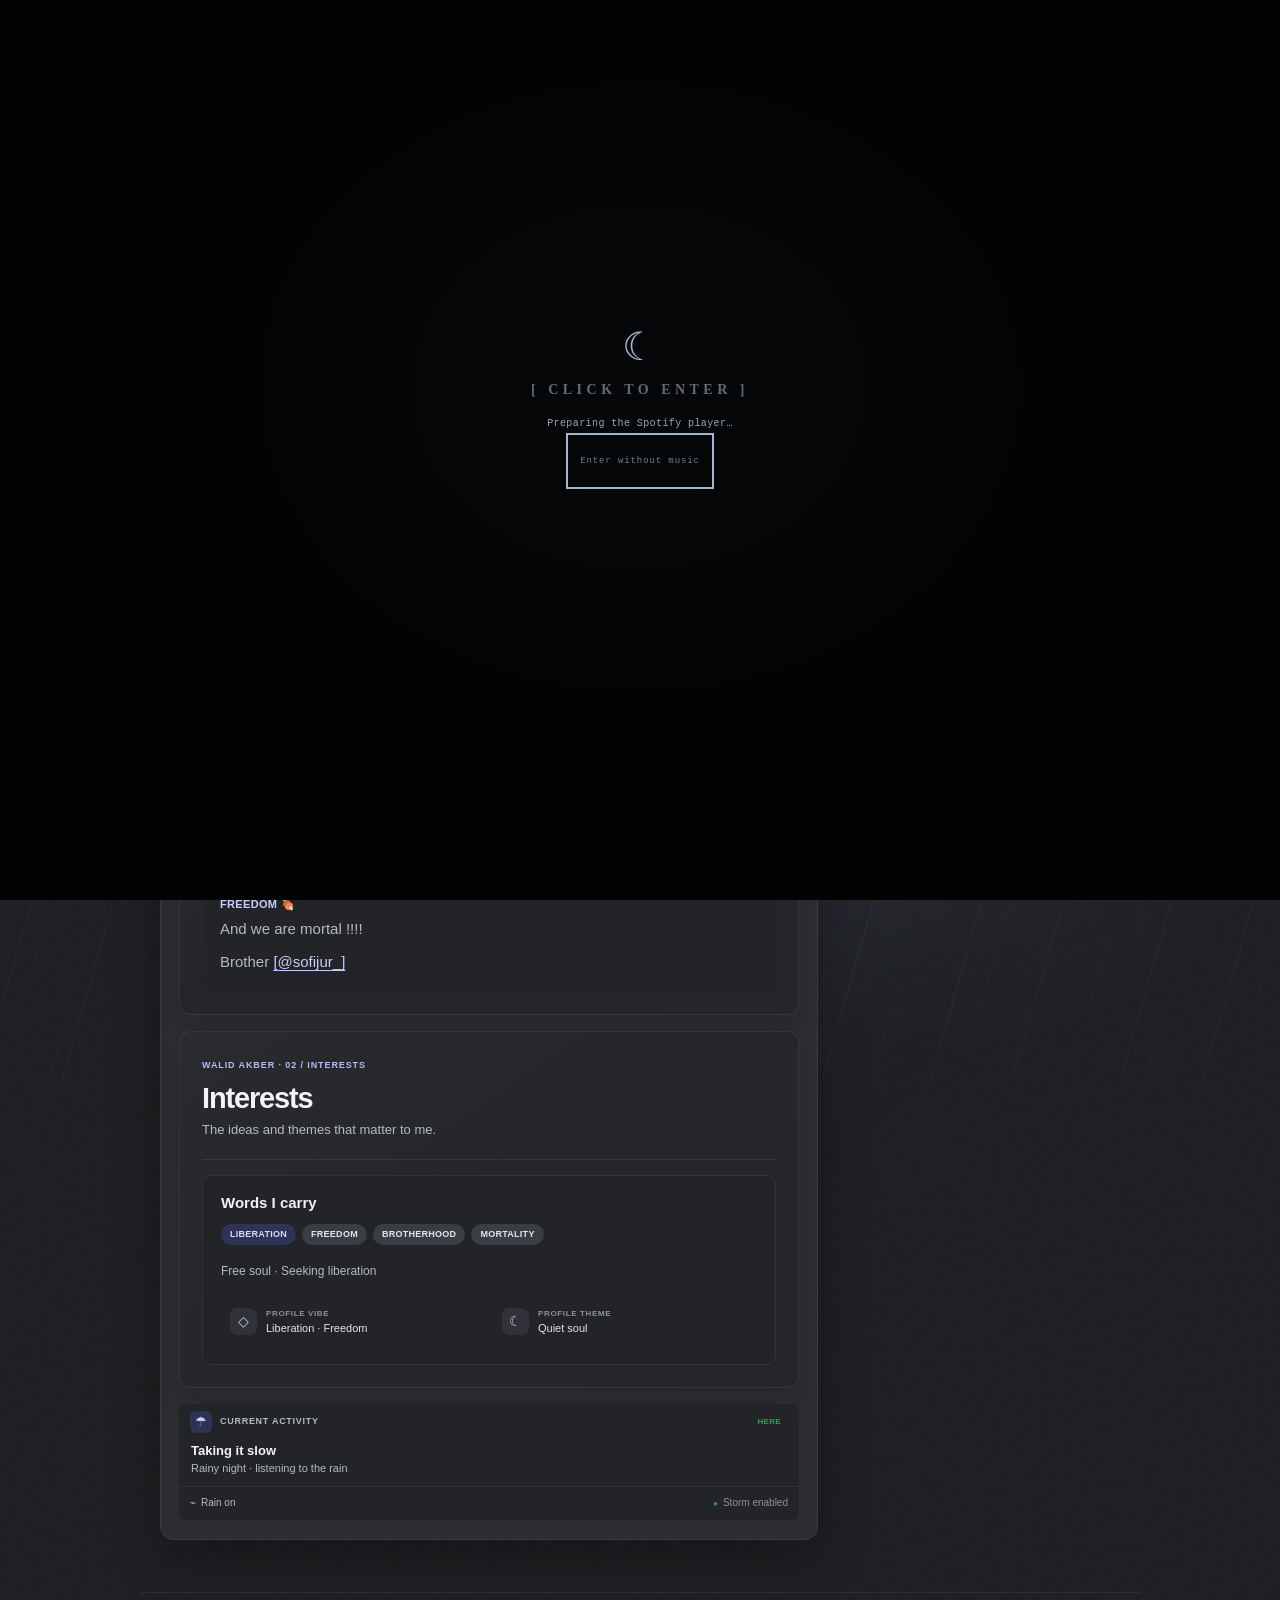
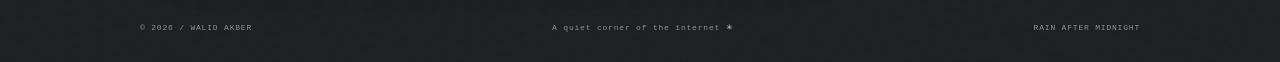
==== commit 208dcec0: "Add Instagram profile link" ====
--- a/index.html
+++ b/index.html
@@ -21,9 +21,9 @@
     <link rel="preconnect" href="https://open.spotify.com" />
     <link rel="dns-prefetch" href="https://open.spotify.com" />
     <title>Walid Akber — Personal Site</title>
-    <script type="module" crossorigin src="./assets/index-Cx5X6lQ5.js"></script>
+    <script type="module" crossorigin src="./assets/index-CN0S6fp-.js"></script>
     <link rel="modulepreload" crossorigin href="./assets/client-DUeHcXHK.js">
-    <link rel="stylesheet" crossorigin href="./assets/index-BUnTyvCv.css">
+    <link rel="stylesheet" crossorigin href="./assets/index-Cx7fndyu.css">
   </head>
   <body>
     <div id="root"></div>
--- a/assets/index-Cx7fndyu.css
+++ b/assets/index-Cx7fndyu.css
@@ -0,0 +1 @@
+:root{font-family:Inter,Segoe UI,Arial,sans-serif;color:#e2e7ef;background:#090b10;font-synthesis:none;text-rendering:optimizeLegibility;-webkit-font-smoothing:antialiased;--ink: #090b10;--panel: #10131a;--line: rgba(205, 216, 232, .12);--muted: #8993a2;--cream: #d9dee6;--acid: #a9b9d0}*{box-sizing:border-box}html{min-width:320px;scroll-behavior:smooth}body{margin:0;min-width:320px;min-height:100vh;background:var(--ink)}button,a{font:inherit}button{color:inherit}a{color:inherit;text-decoration:none}button:focus-visible,a:focus-visible{outline:2px solid var(--acid);outline-offset:4px}::selection{color:var(--ink);background:var(--acid)}.site-shell{min-height:100vh;overflow:hidden;position:relative;padding:0 26px;background:radial-gradient(ellipse at 50% 30%,rgba(76,91,116,.18),transparent 46%),radial-gradient(ellipse at 50% 88%,rgba(58,67,84,.15),transparent 34%),#090b10}.site-shell:before{position:absolute;top:0;right:0;bottom:0;left:0;z-index:0;pointer-events:none;content:"";opacity:.08;background-image:url("data:image/svg+xml,%3Csvg viewBox='0 0 180 180' xmlns='http://www.w3.org/2000/svg'%3E%3Cfilter id='n'%3E%3CfeTurbulence type='fractalNoise' baseFrequency='.85' numOctaves='3' stitchTiles='stitch'/%3E%3C/filter%3E%3Crect width='100%25' height='100%25' filter='url(%23n)' opacity='.22'/%3E%3C/svg%3E")}.ambient{position:absolute;z-index:0;width:380px;height:380px;border-radius:50%;filter:blur(110px);pointer-events:none;opacity:.12}.ambient-one{top:290px;left:calc(50% - 540px);background:#52627b;animation:fog-drift 24s ease-in-out infinite alternate}.ambient-two{top:520px;right:calc(50% - 520px);background:#3b4e68;animation:fog-drift 30s ease-in-out infinite alternate-reverse}.rainfall{position:fixed;z-index:0;top:-20%;right:-10%;bottom:-20%;left:-10%;overflow:hidden;pointer-events:none;opacity:.13;mix-blend-mode:screen}.rainfall:before,.rainfall:after{position:absolute;top:0;right:0;bottom:0;left:0;content:"";background-image:repeating-linear-gradient(106deg,transparent 0 57px,rgba(174,192,214,.32) 58px,transparent 59px 104px);background-size:190px 210px;animation:rain-fall 2.8s linear infinite}.rainfall:after{opacity:.55;background-size:137px 170px;animation-duration:3.8s;animation-delay:-1.9s}.lightning-flash{position:fixed;z-index:0;top:0;right:0;bottom:0;left:0;overflow:hidden;pointer-events:none}.lightning-flash:before{position:absolute;top:0;right:0;bottom:0;left:0;content:"";opacity:0;background:radial-gradient(ellipse at 69% 8%,rgba(229,239,255,.46),transparent 43%),#c4d7f621;mix-blend-mode:screen;animation:storm-flash 14s steps(1,end) infinite}.lightning-art{position:absolute;top:0;right:0;bottom:0;left:0;width:100%;height:100%;overflow:visible;opacity:0;filter:drop-shadow(0 0 30px rgba(181,210,255,.72));animation:storm-bolt 14s steps(1,end) infinite}.storm-branches{fill:none;stroke:#cde1ffeb;stroke-width:24;stroke-linecap:round;stroke-linejoin:bevel;filter:drop-shadow(0 0 18px rgba(185,213,255,.95))}.storm-bolt-glow{fill:#91b4eebd;filter:blur(26px)}.storm-bolt-core{fill:url(#storm-bolt-fill)}.storm-bolt-detail{fill:#ffffffe0;filter:drop-shadow(0 0 12px #e8f2ff)}.site-header,.profile-stage,.site-footer{position:relative;z-index:1}.site-header{width:min(100%,1180px);height:92px;margin:0 auto;display:flex;align-items:center;justify-content:space-between;border-bottom:1px solid rgba(255,255,255,.075)}.wordmark{display:flex;align-items:center;gap:13px}.wordmark-symbol{font-size:19px;font-weight:900;letter-spacing:-.12em}.wordmark-symbol span{color:var(--acid);padding:0 2px}.wordmark-caption,.header-status,.overline,.section-heading span,.info-cell small,.status-strip,.music-card,.cover-kicker,.cover-coordinate,.cover-stamp,.avatar-note,.profile-label,.social-code,.response-time,.terminal-bar,.site-footer,.mood-caption{font-family:SFMono-Regular,Consolas,Liberation Mono,monospace}.wordmark-caption{color:#77777c;font-size:9px;letter-spacing:.15em}.header-actions{display:flex;align-items:center;gap:18px}.header-status{display:flex;align-items:center;gap:8px;color:#9b9ba0;font-size:10px;letter-spacing:.06em}.header-status i,.music-live i,.status-dot{width:6px;height:6px;border-radius:50%;background:var(--acid);box-shadow:0 0 12px #a9b9d08f}.profile-stage{width:min(100%,500px);margin:0 auto;padding:22px 0 58px}.mood-stage{position:relative;height:185px;overflow:hidden;margin:0 -44px -2px;background:radial-gradient(ellipse at 51% 42%,rgba(176,190,210,.14),transparent 43%),linear-gradient(180deg,#1a212d33,#090b1014)}.mood-stage:before{position:absolute;top:-28px;right:5%;bottom:12px;left:5%;content:"";opacity:.8;filter:blur(14px);background:radial-gradient(ellipse at 23% 58%,rgba(169,185,208,.18),transparent 31%),radial-gradient(ellipse at 75% 35%,rgba(121,140,166,.13),transparent 37%),linear-gradient(180deg,transparent 45%,rgba(154,170,192,.08) 47%,transparent 51%)}.mood-stage:after{position:absolute;top:0;right:0;bottom:0;left:0;content:"";opacity:.4;background:linear-gradient(90deg,#090b10 0%,transparent 24%,transparent 76%,#090b10 100%),linear-gradient(0deg,#090b10 0%,transparent 45%)}.mood-caption{position:absolute;z-index:1;right:51px;bottom:21px;color:#a1a9b6;font-family:SFMono-Regular,Consolas,Liberation Mono,monospace;font-size:8px;letter-spacing:.14em}.music-card{display:block;position:relative;width:calc(100% - 46px);margin:-24px auto 14px;padding:15px 17px 11px;border:1px solid rgba(169,185,208,.22);border-radius:12px;background:#111315f0;box-shadow:0 15px 48px #0000006b;-webkit-backdrop-filter:blur(18px);backdrop-filter:blur(18px);transition:border-color .2s,transform .2s}.music-card:hover{transform:translateY(-2px);border-color:#a9b9d08c}.music-topline,.music-main,.music-meta{display:flex;align-items:center;justify-content:space-between}.music-brand{display:flex;align-items:center;gap:7px;color:#c9c9c9;font-size:9px;font-weight:800;letter-spacing:.14em}.spotify-mark{display:inline-flex;width:18px;height:18px;color:#a9b9d0;line-height:1}.music-live{display:flex;align-items:center;gap:6px;color:#85858b;font-size:8px;letter-spacing:.12em}.music-live i{width:5px;height:5px}.music-main{justify-content:flex-start;gap:12px;margin:10px 0 11px}.album-art{width:42px;height:42px;flex:none;display:grid;place-items:center;background:linear-gradient(145deg,#82706b,#181b1d 54%,#334047);color:#e9e4d9;border:1px solid rgba(255,255,255,.1)}.album-art span{font-size:8px;font-weight:900;line-height:1.18;letter-spacing:.15em;text-align:center}.track-copy{display:flex;flex-direction:column;gap:4px;min-width:0}.track-copy strong{overflow:hidden;color:#eeeae4;font-family:Segoe UI,Arial,sans-serif;font-size:12px;font-weight:650;text-overflow:ellipsis;white-space:nowrap}.track-copy>span{color:#88888d;font-size:10px}.music-progress{width:100%;height:3px;overflow:hidden;border-radius:9px;background:#ffffff1c}.music-progress span{display:block;width:17%;height:100%;border-radius:inherit;background:var(--acid)}.music-meta{margin-top:6px;color:#808187;font-size:8px;letter-spacing:.04em}.music-meta span:last-child{color:var(--acid);letter-spacing:.15em}.profile-card{overflow:hidden;position:relative;border:1px solid rgba(255,255,255,.14);border-radius:13px;background:#101114;box-shadow:0 25px 90px #00000075}.cover-panel{height:134px;position:relative;overflow:hidden;padding:16px 19px;color:#dce3ee;background:linear-gradient(125deg,#37404d,#252d3b 55%,#1c222d)}.cover-panel:before{position:absolute;top:0;right:0;bottom:0;left:0;content:"";opacity:.28;background:radial-gradient(circle at 12% 60%,#c4cfdf 0 1px,transparent 2px),radial-gradient(circle at 76% 21%,#aab6c8 0 1px,transparent 2px),linear-gradient(135deg,transparent 47%,rgba(177,191,211,.2) 48%,transparent 49%),linear-gradient(28deg,transparent 66%,rgba(177,191,211,.13) 67%,transparent 68%);background-size:31px 27px,43px 39px,100% 100%,100% 100%}.cover-panel:after{position:absolute;top:0;right:0;bottom:0;left:0;content:"";opacity:.34;background:radial-gradient(ellipse at 20% 20%,rgba(168,184,207,.2),transparent 50%),linear-gradient(0deg,rgba(5,8,13,.45),transparent 65%)}.cover-grid{position:absolute;right:54px;top:-47px;width:182px;height:182px;border:1px solid rgba(220,228,241,.15);border-radius:50%;box-shadow:0 0 0 16px #d7e0ed06,0 0 0 32px #d7e0ed06,0 0 0 48px #d7e0ed06}.cover-kicker,.cover-secret,.cover-coordinate,.cover-stamp{position:absolute;z-index:1}.cover-kicker{top:16px;left:19px;font-size:9px;font-weight:800;letter-spacing:.11em}.cover-kicker span{color:#a8b2c2;font-weight:400}.cover-secret{bottom:13px;left:134px;right:68px;display:flex;align-items:center;justify-content:space-between;gap:9px;max-width:none;padding:0;border:0;background:none;color:#c3ccda;cursor:pointer;font-size:10px;text-align:left}.cover-secret .icon{display:grid;place-items:center;width:21px;height:21px;border:1px solid rgba(220,228,241,.3);border-radius:50%;color:#d3dbe7}.cover-secret:hover .icon{background:var(--acid);border-color:var(--acid)}.cover-coordinate{top:17px;right:17px;color:#a8b2c2;font-size:8px;line-height:1.55;text-align:right}.cover-stamp{top:47px;right:18px;color:#dce4f1bd;font-size:10px;font-weight:900;letter-spacing:.1em;line-height:.92;text-align:right;transform:rotate(-7deg)}.profile-content{position:relative;padding:0 22px 17px}.profile-actions{position:absolute;z-index:3;top:-118px;left:15px;right:15px;display:flex;align-items:flex-start;justify-content:space-between}.profile-label{display:inline-flex;align-items:center;gap:6px;padding:6px 9px;border:1px solid rgba(220,228,241,.16);border-radius:20px;background:#11161fcc;color:#d7deea;font-size:8px;font-weight:800;letter-spacing:.06em;-webkit-backdrop-filter:blur(8px);backdrop-filter:blur(8px)}.tiny-lock{color:var(--acid);font-size:10px}.profile-action-buttons{display:flex;gap:8px}.round-action{width:29px;height:29px;display:grid;place-items:center;border:1px solid rgba(220,228,241,.16);border-radius:50%;background:#11161fcc;color:#d7deea;cursor:pointer;font-size:15px;-webkit-backdrop-filter:blur(8px);backdrop-filter:blur(8px);transition:background .2s,color .2s}.round-action:hover{background:#131416;color:var(--acid)}.close-action{font-size:20px;line-height:1}.avatar-row{position:relative;min-height:80px;margin-top:-57px;display:flex;align-items:flex-end;justify-content:space-between}.avatar-wrap{position:relative;width:104px;height:104px;flex:none;padding:5px;border:1px solid rgba(237,233,226,.27);border-radius:50%;background:#101114}.avatar{width:100%;height:100%;display:block;border-radius:50%;object-fit:cover;object-position:65% center;filter:grayscale(1) contrast(1.05)}.avatar-ring{position:absolute;top:-4px;right:-4px;bottom:-4px;left:-4px;border:1px solid rgba(169,185,208,.35);border-radius:50%;transform:rotate(-23deg);clip-path:polygon(0 0,100% 0,100% 77%,0 77%);pointer-events:none}.avatar-status{position:absolute;right:5px;bottom:7px;z-index:1;width:15px;height:15px;border:3px solid #101114;border-radius:50%;background:var(--acid)}.avatar-note{margin-bottom:8px;color:#7d7c82;font-size:8px;letter-spacing:.16em}.identity-line{margin-top:18px;display:flex;align-items:flex-end;justify-content:space-between;gap:15px}.overline{margin:0 0 5px;color:#77777d;font-size:8px;letter-spacing:.15em}.identity-line h1{margin:0;color:#f1ede7;font-size:clamp(27px,7vw,33px);font-weight:720;letter-spacing:-.055em;line-height:1}.verified{display:inline-grid;place-items:center;width:17px;height:17px;margin-left:8px;border-radius:50%;background:var(--acid);color:#161710;font-size:10px;vertical-align:5px}.handle-line{display:flex;align-items:center;gap:8px;margin-top:9px;color:#94939a;font-size:11px}.separator{color:#53545b}.copy-handle{width:35px;height:35px;flex:none;display:grid;place-items:center;border:1px solid var(--line);border-radius:7px;background:#17181b;color:#c8c5be;cursor:pointer;font-size:17px;transition:border-color .2s,color .2s}.copy-handle:hover{border-color:var(--acid);color:var(--acid)}.status-strip{display:flex;align-items:center;gap:8px;min-height:32px;margin-top:18px;padding:0 10px;border:1px solid rgba(169,185,208,.13);border-radius:4px;background:#a9b9d009;color:#b0b0aa;font-size:8px;letter-spacing:.09em}.status-dot{width:5px;height:5px;flex:none}.status-clock{margin-left:auto;color:var(--acid);font-size:8px}.about-block,.world-block,.social-block{margin-top:24px}.section-heading{display:flex;align-items:center;justify-content:space-between;gap:12px;margin-bottom:12px}.section-heading h2{margin:0;color:#e7e3dc;font-size:13px;font-weight:600;letter-spacing:-.01em}.section-heading span{color:#68686e;font-size:8px;letter-spacing:.1em}.bio-copy{padding:12px 13px;border-left:1px solid rgba(169,185,208,.55);background:linear-gradient(90deg,rgba(169,185,208,.04),transparent);color:#bdbbc0;font-size:13px;line-height:1.58}.bio-copy p{margin:0}.bio-opening{color:#f0ece5;font-weight:600}.bio-yearning{margin-top:8px!important}.bio-freedom{margin-top:8px!important;color:var(--acid);font-family:SFMono-Regular,Consolas,monospace;font-size:10px;font-weight:700;letter-spacing:.08em}.bio-mortality{margin-top:4px!important;color:#9a989e}.bio-brother{margin-top:10px!important;color:#a9a7ac}.bio-brother a{color:var(--acid);text-decoration:underline;text-underline-offset:3px}.bio-brother a:hover{color:#f1ede7}.info-grid{display:grid;grid-template-columns:1fr 1fr;gap:8px;margin-top:12px}.info-cell{min-width:0;display:flex;align-items:center;gap:9px;padding:11px 9px;border:1px solid var(--line);border-radius:6px;background:#ffffff05}.info-icon{display:grid;place-items:center;width:27px;height:27px;flex:none;border:1px solid rgba(255,255,255,.09);border-radius:5px;color:var(--acid);font-size:14px}.info-cell div{display:flex;flex-direction:column;gap:4px;min-width:0}.info-cell small{color:#77767d;font-size:7px;letter-spacing:.1em}.info-cell strong{overflow:hidden;color:#c9c6c0;font-size:10px;font-weight:500;text-overflow:ellipsis;white-space:nowrap}.tag-list{display:flex;flex-wrap:wrap;gap:6px}.tag{padding:6px 8px;border:1px solid rgba(255,255,255,.11);border-radius:3px;color:#a9a7ac;font-family:SFMono-Regular,Consolas,monospace;font-size:8px;letter-spacing:.08em}.tag-accent{border-color:#a9b9d052;color:var(--acid)}.social-list{display:grid;grid-template-columns:1fr 1fr;gap:7px}.social-link{display:flex;align-items:center;gap:8px;min-height:41px;padding:0 9px;border:1px solid rgba(255,255,255,.09);border-radius:5px;color:#dad7d1;font-size:11px;transition:border-color .2s,background .2s}.social-link:hover{border-color:#a9b9d06b;background:#a9b9d00a}.social-code{display:grid;place-items:center;width:21px;height:21px;border-radius:3px;background:#ffffff12;color:#c9c6bf;font-size:7px;font-weight:800}.social-arrow{margin-left:auto;color:#74737a;font-size:12px}.contact-row{display:flex;align-items:center;gap:12px;margin-top:20px}.contact-button{min-height:40px;flex:1;display:flex;align-items:center;justify-content:space-between;padding:0 12px;border-radius:5px;background:var(--acid);color:#11130d;font-size:11px;font-weight:700;transition:background .2s,transform .2s}.contact-button:hover{background:#dbf6a5;transform:translateY(-1px)}.contact-arrow{font-size:16px}.response-time{color:#77767d;font-size:8px;line-height:1.5}.terminal-bar{min-height:37px;margin-top:20px;display:flex;align-items:center;gap:9px;padding:0 10px;border:1px solid rgba(255,255,255,.08);border-radius:5px;background:#0b0c0e;color:#98979c;font-size:8px}.terminal-light{display:flex;gap:4px}.terminal-light i{width:5px;height:5px;border-radius:50%;background:#e56b65}.terminal-light i:nth-child(2){background:#e7bf65}.terminal-light i:nth-child(3){background:#80c778}.terminal-bar code{color:#b7b5b0}.terminal-bar code span{color:var(--acid)}.terminal-result{overflow:hidden;margin-left:auto;color:#73737a;text-overflow:ellipsis;white-space:nowrap}.reopen-card{width:100%;min-height:86px;display:flex;align-items:center;gap:14px;padding:19px;border:1px solid rgba(255,255,255,.14);border-radius:12px;background:#111215;color:#dfdcd6;cursor:pointer;font-size:13px}.reopen-card:hover{border-color:var(--acid)}.reopen-orb{display:grid;place-items:center;width:38px;height:38px;border-radius:50%;background:var(--acid);color:#14160f}.stage-caption{margin:22px 0 0;color:#77767c;font-size:10px;letter-spacing:.08em;text-align:center}.site-footer{width:min(100%,1180px);min-height:70px;margin:0 auto;display:flex;align-items:center;justify-content:space-between;gap:12px;border-top:1px solid rgba(255,255,255,.075);color:#77767c;font-size:8px;letter-spacing:.1em}.site-footer b{color:var(--acid);font-weight:400}.site-footer a{transition:color .2s}.site-footer a:hover{color:var(--acid)}.header-nav{display:flex;align-items:center;gap:8px}.header-nav a{display:inline-flex;min-height:44px;align-items:center;padding:0 10px;border:1px solid transparent;border-radius:999px;color:#bac2ce;font-size:11px;transition:border-color .2s,background .2s,color .2s}.header-nav a:hover{border-color:#a9b9d03d;background:#a9b9d00f;color:#f0f3f8}.skip-link{position:fixed;z-index:20;top:12px;left:12px;padding:11px 14px;transform:translateY(-160%);border:1px solid var(--line);border-radius:7px;background:#11151b;color:#eef3fb}.identity-line h1{font-family:Georgia,Times New Roman,serif;font-size:clamp(29px,7vw,36px)}.identity-line h1:focus{outline:none}.round-action{width:40px;height:40px}.copy-handle{width:44px;height:44px}.social-link{min-height:44px;font-size:12px}.info-cell small{color:#a2aaba;font-size:9px;letter-spacing:.08em}.info-cell strong{color:#e0e4eb;font-size:11px}.entry-status{min-height:18px;margin:3px 0 0;color:#9aa7bb;font:10px/1.5 SFMono-Regular,Consolas,monospace;letter-spacing:.04em}.enter-without-music{min-height:44px;padding-inline:12px;color:#aab5c5;font-size:10px}.site-content.page-hidden .ambient,.site-content.page-hidden .rainfall,.site-content.page-hidden .lightning-flash,.site-content.page-hidden .aura-readout-dot,.site-content.page-hidden .terminal-cursor{animation-play-state:paused!important}.site-shell.page-hidden:after,.site-shell.page-hidden .enter-symbol{animation-play-state:paused!important}.site-content[inert]{pointer-events:none;-webkit-user-select:none;user-select:none}.site-shell.rain-paused .ambient{animation-play-state:paused}body.entry-gate-open{overflow:hidden}.enter-gate{position:fixed;z-index:10;top:0;right:0;bottom:0;left:0;display:grid;place-items:center;padding:24px;background:radial-gradient(ellipse at 50% 43%,rgba(117,135,163,.035),transparent 45%),#020304;animation:gate-in .75s ease-out both}.enter-content{display:flex;flex-direction:column;align-items:center;gap:5px;transform:translateY(-5vh);text-align:center}.enter-symbol{display:block;color:#a6b3c7;font-family:Georgia,Times New Roman,serif;font-size:39px;line-height:1;text-shadow:0 0 24px rgba(135,154,183,.14);animation:symbol-drift 4s ease-in-out infinite,symbol-glow 5s ease-in-out infinite}.enter-button{border:0;padding:8px 12px;background:transparent;color:#e8e8e8;cursor:pointer;font-family:Georgia,Times New Roman,serif;font-size:14px;font-weight:700;letter-spacing:.32em;line-height:1.5;text-transform:uppercase;transition:color .25s,text-shadow .25s;animation:enter-breathe 4.4s ease-in-out infinite}.enter-button:hover{color:#bdc9d9;text-shadow:0 0 20px rgba(162,180,207,.4)}.enter-button:disabled{color:#a6b3c7;cursor:wait;opacity:.58;animation-play-state:paused}.enter-button:focus-visible{outline:1px solid rgba(169,185,208,.65);outline-offset:5px}.enter-without-music{border:0;padding:5px 8px;background:transparent;color:#757e8b;cursor:pointer;font:9px SFMono-Regular,Consolas,monospace;letter-spacing:.1em}.enter-without-music:hover{color:#b8c5d8;text-decoration:underline}.enter-gate.is-leaving{pointer-events:none;animation:gate-exit .62s ease-in both}.toast{position:fixed;z-index:12;right:22px;bottom:22px;padding:11px 14px;border:1px solid rgba(169,185,208,.28);border-radius:6px;background:#17191a;color:var(--acid);font-size:11px;box-shadow:0 10px 40px #0006;animation:gate-in .2s ease-out}@keyframes gate-in{0%{opacity:0}to{opacity:1}}@keyframes gate-exit{to{opacity:0;transform:scale(1.025);visibility:hidden}}@keyframes symbol-drift{0%,to{transform:translateY(0) rotate(-2deg)}50%{transform:translateY(-5px) rotate(2deg)}}@keyframes symbol-glow{0%,to{filter:drop-shadow(0 0 4px rgba(135,154,183,.08))}50%{filter:drop-shadow(0 0 13px rgba(135,154,183,.32))}}@keyframes enter-breathe{0%,to{opacity:.72}50%{opacity:1}}@keyframes fog-drift{0%{transform:translate3d(-12px,8px,0) scale(.94)}to{transform:translate3d(24px,-15px,0) scale(1.06)}}@keyframes rain-fall{0%{transform:translate3d(2%,-6%,0)}to{transform:translate3d(-3%,6%,0)}}@keyframes storm-flash{0%,31%,31.55%,32%,46%,46.35%,46.8%,77%,77.45%,78%,to{opacity:0}31.08%{opacity:.3}31.18%{opacity:.04}31.3%{opacity:.48}31.48%{opacity:.1}31.67%{opacity:.26}31.82%{opacity:0}46.08%{opacity:.26}46.2%{opacity:.04}46.48%{opacity:.42}46.62%{opacity:0}77.08%{opacity:.34}77.2%{opacity:.06}77.48%{opacity:.5}77.67%{opacity:.12}77.82%{opacity:0}}@keyframes storm-bolt{0%,31%,31.55%,32%,46%,46.35%,46.8%,77%,77.45%,78%,to{opacity:0}31.08%{opacity:1}31.2%{opacity:.15}31.34%{opacity:.88}31.5%{opacity:.24}31.67%{opacity:.74}31.82%{opacity:0}46.08%{opacity:.82}46.2%{opacity:.12}46.48%{opacity:.96}46.62%{opacity:0}77.08%{opacity:1}77.2%{opacity:.12}77.48%{opacity:.9}77.67%{opacity:.18}77.82%{opacity:0}}@media(min-width:760px){.profile-stage{padding-top:32px}.mood-stage{height:205px;margin-inline:-72px}.music-card{width:calc(100% - 54px)}.profile-content{padding-inline:27px}.cover-panel{height:145px;padding-inline:23px}.cover-kicker{left:23px}.cover-secret{left:134px;right:68px}}@media(max-width:520px){.site-shell{padding-inline:16px}.site-header{height:72px}.wordmark-caption{display:none}.header-actions{gap:10px}.header-status{font-size:9px}.profile-stage{padding-top:14px;padding-bottom:34px}.mood-stage{height:145px;margin-inline:-20px}.mood-caption{right:26px;bottom:16px;font-size:7px}.music-card{width:calc(100% - 22px);margin-top:-20px;padding:13px 13px 10px}.profile-content{padding-inline:16px;padding-bottom:15px}.cover-panel{height:120px;padding:14px}.cover-kicker{top:14px;left:14px;font-size:8px}.cover-secret{left:108px;right:12px;bottom:10px;font-size:9px}.cover-coordinate{top:14px;right:13px;font-size:7px}.cover-stamp{top:43px;right:14px;font-size:9px}.profile-actions{top:-106px;left:10px;right:10px}.profile-label{padding:5px 7px;font-size:7px}.round-action{width:26px;height:26px}.avatar-row{min-height:69px;margin-top:-49px}.avatar-wrap{width:91px;height:91px}.avatar-note{font-size:7px}.identity-line{margin-top:16px}.identity-line h1{font-size:clamp(26px,8vw,32px)}.handle-line{font-size:10px;gap:6px}.status-strip{margin-top:15px;font-size:7px}.about-block,.world-block,.social-block{margin-top:21px}.bio-copy{font-size:12px}.info-cell{padding:9px 7px;gap:7px}.info-cell strong{font-size:9px}.site-footer{min-height:65px;flex-wrap:wrap;justify-content:center;gap:8px 14px;padding:12px 0;font-size:7px}}@media(prefers-reduced-motion:reduce){*,*:before,*:after{scroll-behavior:auto!important;animation-duration:.01ms!important;animation-iteration-count:1!important;transition-duration:.01ms!important}}.site-shell{isolation:isolate;--aura-rgb: 151, 169, 197;--aura-deep: #273246}.site-shell[data-aura=quiet]{--acid: #a4b5d0;--aura-rgb: 151, 169, 197;--aura-deep: #273246}.site-shell[data-aura=liberation]{--acid: #c5a0ed;--aura-rgb: 168, 126, 213;--aura-deep: #38264b}.site-shell[data-aura=afterhours]{--acid: #72d5da;--aura-rgb: 79, 188, 196;--aura-deep: #1e3d46}.site-shell[data-aura=stormlight]{--acid: #c0c8d2;--aura-rgb: 157, 169, 184;--aura-deep: #2d343f}.site-shell[data-aura=freedom]{--acid: #e2c17a;--aura-rgb: 191, 158, 91;--aura-deep: #44391f}.site-shell:after{position:absolute;z-index:0;top:0;right:0;bottom:0;left:0;content:"";pointer-events:none;background:radial-gradient(ellipse at 50% 29%,rgba(var(--aura-rgb),.17),transparent 48%);opacity:.8;transition:opacity .6s ease,background .6s ease;animation:aura-breathe 9s ease-in-out infinite alternate}.site-shell.rain-paused .rainfall{opacity:0}.site-shell.rain-paused .lightning-flash{display:none}.ambient-one,.ambient-two{background:rgba(var(--aura-rgb),.72);transition:background .65s ease}.profile-card{border-color:rgba(var(--aura-rgb),.2);box-shadow:0 25px 90px #00000075,0 0 34px rgba(var(--aura-rgb),.08);transition:border-color .6s ease,box-shadow .6s ease}.cover-panel{background:radial-gradient(ellipse at 54% 80%,rgba(var(--aura-rgb),.28),transparent 58%),linear-gradient(125deg,var(--aura-deep),#171b24 72%);transition:background .65s ease}.cover-secret{min-height:34px;padding:5px 9px;border:1px solid rgba(220,228,241,.2);border-radius:22px;background:#0b0d12b8;box-shadow:0 6px 22px #0000003d;-webkit-backdrop-filter:blur(12px);backdrop-filter:blur(12px);transition:border-color .25s,background .25s}.cover-secret:hover,.cover-secret.is-revealed{border-color:rgba(var(--aura-rgb),.58);background:#0b0d12e0}.cover-secret:not(.is-revealed)>span:not(.icon){color:#d3d9e5;font-size:9px;letter-spacing:.05em;opacity:.9}.cover-secret .icon{flex:none;width:22px;height:22px;border:0;background:rgba(var(--aura-rgb),.16);color:var(--acid)}.cover-secret .icon:hover{background:rgba(var(--aura-rgb),.16)}.cover-secret.is-revealed>span:not(.icon){color:#e6e8ed;filter:none;opacity:1}.aura-panel{margin-top:14px;padding:11px 12px 10px;border:1px solid rgba(var(--aura-rgb),.18);border-radius:12px;background:linear-gradient(145deg,rgba(var(--aura-rgb),.055),#ffffff03 72%);box-shadow:inset 0 1px #ffffff06;transition:border-color .5s ease,background .5s ease}.aura-panel-head,.aura-readout{display:flex;align-items:center}.aura-panel-head{justify-content:space-between;margin-bottom:9px;color:#818895;font:700 8px/1.2 SFMono-Regular,Consolas,monospace;letter-spacing:.14em}.aura-index{color:var(--acid);letter-spacing:.08em}.aura-switcher{display:flex;justify-content:space-between;gap:7px;padding:5px 7px;border:1px solid rgba(var(--aura-rgb),.24);border-radius:13px;background:#05070b94;transition:border-color .5s ease}.aura-button{position:relative;width:35px;height:34px;display:grid;place-items:center;border:1px solid transparent;border-radius:9px;background:transparent;color:#96a2b2;cursor:pointer;font-size:18px;transition:color .22s,background .22s,border-color .22s,box-shadow .22s,transform .22s}.aura-button:nth-child(1){color:#a9bfe0}.aura-button:nth-child(2){color:#c6a0ec}.aura-button:nth-child(3){color:#6fd3dc}.aura-button:nth-child(4){color:#c1c8d2}.aura-button:nth-child(5){color:#e3c27a}.aura-button:hover{transform:translateY(-2px);background:#ffffff0e}.aura-button[aria-pressed=true]{border-color:rgba(var(--aura-rgb),.42);background:rgba(var(--aura-rgb),.14);box-shadow:0 0 20px rgba(var(--aura-rgb),.13),inset 0 0 10px rgba(var(--aura-rgb),.06)}.aura-button:focus-visible{outline-color:var(--acid)}.aura-readout{gap:8px;min-height:28px;padding-top:9px;color:#d6dbe4}.aura-readout-dot{width:6px;height:6px;flex:none;border-radius:50%;background:var(--acid);box-shadow:0 0 12px rgba(var(--aura-rgb),.8);animation:readout-pulse 2.5s ease-in-out infinite}.aura-readout strong{color:#d8dce3;font:700 9px/1 SFMono-Regular,Consolas,monospace;letter-spacing:.08em}.aura-readout-note{margin-left:auto;color:#717985;font:7px/1 SFMono-Regular,Consolas,monospace;letter-spacing:.1em}.terminal-panel{overflow:hidden;margin-top:20px;border:1px solid rgba(var(--aura-rgb),.23);border-radius:10px;background:#090b0ff0;box-shadow:0 13px 34px #0003;transition:border-color .5s ease,box-shadow .5s ease}.terminal-panel-head{min-height:33px;display:flex;align-items:center;gap:9px;padding:0 11px;border-bottom:1px solid rgba(255,255,255,.07);background:#ffffff05}.terminal-window-title{color:#737d8c;font:8px SFMono-Regular,Consolas,monospace;letter-spacing:.12em}.terminal-root{margin-left:auto;padding:3px 7px;border:1px solid rgba(var(--aura-rgb),.22);border-radius:5px;color:var(--acid);font:700 7px SFMono-Regular,Consolas,monospace;letter-spacing:.08em}.terminal-command{min-height:37px;display:flex;align-items:center;gap:5px;padding:0 12px;color:#d2d5dc;font:11px SFMono-Regular,Consolas,monospace}.terminal-prompt{color:var(--acid);font-weight:700}.terminal-cursor{width:7px;height:13px;display:inline-block;margin-left:1px;background:var(--acid);animation:cursor-blink 1.1s steps(2,start) infinite}.terminal-meta{display:flex;gap:7px;padding:0 10px 10px}.terminal-meta span{min-width:0;padding:6px 7px;border:1px solid rgba(255,255,255,.08);border-radius:5px;color:#9ca5b2;font:8px SFMono-Regular,Consolas,monospace;white-space:nowrap}.terminal-meta i{color:var(--acid);font-style:normal}.terminal-controls{display:flex;align-items:center;gap:13px;min-height:33px;padding:0 11px;border-top:1px dashed rgba(255,255,255,.09);color:#929ba8;font:8px SFMono-Regular,Consolas,monospace}.terminal-controls a,.terminal-controls button,.terminal-silent{display:inline-flex;align-items:center;gap:5px;padding:0;border:0;background:none;color:inherit;font:inherit;text-decoration:none}.terminal-controls a:hover,.terminal-controls button:hover{color:var(--acid)}.terminal-controls button{cursor:pointer}.terminal-controls button[aria-pressed=false]{color:#6e7682}.terminal-controls a span{color:var(--acid)}.terminal-silent{margin-left:auto;color:#77808d}.terminal-silent span{color:#9b7180}.message-bar{display:flex;align-items:center;gap:10px;min-height:42px;margin-top:10px;padding:0 11px;border:1px solid rgba(255,255,255,.08);border-radius:8px;background:#ffffff09;color:#959daa;font-size:10px;transition:border-color .25s,background .25s,color .25s}.message-bar:hover{border-color:rgba(var(--aura-rgb),.44);background:rgba(var(--aura-rgb),.06);color:#e0e4eb}.message-icon{display:grid;place-items:center;width:23px;height:23px;border-radius:50%;background:rgba(var(--aura-rgb),.14);color:var(--acid);font-size:12px}.message-arrow{margin-left:auto;color:var(--acid);font-size:13px}.music-card{width:100%;margin:10px auto 0;padding:11px 12px;border:1px solid rgba(29,185,84,.3);border-radius:11px;background:linear-gradient(120deg,#1db9540e,#111315f0 44%);box-shadow:0 12px 36px #00000042}.music-card:hover{border-color:#1db95494}.music-topline{min-height:16px}.music-brand{color:#d5ded8;text-decoration:none}.spotify-mark{color:#1ed760}.spotify-mark svg{display:block;width:100%;height:100%}.music-toggle{display:grid;place-items:center;width:28px;height:28px;padding:0;border:1px solid rgba(29,185,84,.3);border-radius:50%;background:#1db95414;color:#1ed760;cursor:pointer;transition:background .2s,border-color .2s,transform .2s}.music-toggle svg{width:14px;height:14px}.music-toggle:hover:not(:disabled){transform:scale(1.06);border-color:#1db954bf;background:#1db95429}.music-toggle:disabled{cursor:wait;opacity:.42}.music-toggle:focus-visible{outline:2px solid #1ed760;outline-offset:3px}.music-live{color:#84918a}.spotify-embed-shell{width:100%;height:80px;margin-top:9px;overflow:hidden;border-radius:12px;background:#121212}.spotify-embed{display:block;width:100%;height:80px;border:0;border-radius:inherit;background:#121212}.spotify-embed-shell iframe{display:block;width:100%!important;height:80px;border:0;border-radius:inherit}.lyrics-link{display:flex;align-items:center;gap:8px;width:100%;margin-top:9px;padding:8px 2px 0;border:0;border-top:1px solid rgba(255,255,255,.08);background:transparent;color:#aeb9b2;cursor:pointer;font:inherit;font-size:8px;font-weight:700;letter-spacing:.14em;text-align:left;text-decoration:none;transition:color .2s}.lyrics-link:focus-visible{outline:2px solid #1ed760;outline-offset:3px}.lyrics-link:hover{color:#1ed760}.lyrics-link>span:first-child{color:#1ed760;font-size:14px;line-height:1}.lyrics-link-arrow{margin-left:auto;font-size:12px;transition:transform .2s ease}.lyrics-link-arrow.is-open{transform:rotate(180deg)}.lyrics-panel{margin-top:9px;overflow:hidden;border:1px solid rgba(255,255,255,.09);border-radius:9px;background:#0b0d0e}.lyrics-panel-heading{display:flex;align-items:center;justify-content:space-between;gap:10px;padding:9px 10px;color:#aeb9b2;font:700 8px SFMono-Regular,Consolas,monospace;letter-spacing:.12em}.lyrics-panel-heading a{color:#1ed760;text-decoration:none;white-space:nowrap}.lyrics-panel-heading a:hover{text-decoration:underline}.lyrics-frame{display:block;width:100%;height:270px;border:0;border-top:1px solid rgba(255,255,255,.07);background:#101213}.album-art{background:linear-gradient(145deg,#334849,#17201f 57%,#263e37)}.track-copy strong{color:#edf0ed}.track-copy>span{color:#909892}.spotify-open{display:grid;place-items:center;width:28px;height:28px;margin-left:auto;border:1px solid rgba(29,185,84,.23);border-radius:50%;color:#1ed760;font-size:14px}.site-footer,.stage-caption{position:relative;z-index:1}.enter-symbol{color:#a5b6d2}@keyframes aura-breathe{0%{opacity:.42}to{opacity:.9}}@keyframes readout-pulse{0%,to{box-shadow:0 0 7px rgba(var(--aura-rgb),.5)}50%{box-shadow:0 0 15px rgba(var(--aura-rgb),.95)}}@keyframes cursor-blink{50%{opacity:0}}@media(max-width:520px){.aura-panel{padding-inline:9px}.aura-switcher{gap:4px;padding-inline:5px}.aura-button{width:32px;height:32px}.aura-readout strong{font-size:8px}.aura-readout-note{font-size:6px}.terminal-controls{gap:8px;font-size:7px}.terminal-meta span{flex:1;overflow:hidden;text-overflow:ellipsis}.message-bar{font-size:9px}.header-nav{gap:1px}.header-nav a{padding-inline:7px;font-size:10px}.round-action{width:38px;height:38px}.info-cell strong{font-size:10px}.info-cell small{font-size:8px}.site-footer{font-size:9px}}@media(prefers-reduced-motion:reduce){.site-shell:after,.aura-readout-dot,.terminal-cursor{animation:none!important}.lightning-flash{display:none}}@media(min-width:780px){.profile-stage{width:min(100%,804px)}.mood-stage{width:min(100%,504px);margin:0 auto -2px 0}.profile-layout{display:grid;grid-template-columns:minmax(0,1fr) 280px;align-items:start;gap:20px}.profile-layout .music-card{position:sticky;top:24px;width:100%;margin:32px 0 0}.reopen-card{width:min(100%,500px);margin-inline:auto}}@media(max-width:779px){.profile-stage{width:min(100%,500px)}.profile-layout{display:flex;flex-direction:column}.profile-layout .music-card{order:-1;position:relative;top:auto;width:calc(100% - 46px);margin:0 auto 14px}}@media(max-width:520px){.profile-layout .music-card{width:calc(100% - 22px);margin:0 auto 14px;padding:13px 13px 10px}}.profile-stage{perspective:1500px;perspective-origin:50% 30%}.profile-layout,.profile-card,.profile-content,.avatar-row{transform-style:preserve-3d}.profile-card{box-shadow:0 25px 90px #00000075,0 0 34px rgba(var(--aura-rgb),.08),0 2px #ffffff14;transition:transform .5s cubic-bezier(.2,.75,.2,1),border-color .6s ease,box-shadow .5s ease}.profile-layout .music-card{transform-style:preserve-3d;transition:transform .45s cubic-bezier(.2,.75,.2,1),border-color .3s ease,box-shadow .45s ease}.avatar-wrap{transform:translateZ(12px);box-shadow:0 14px 28px #00000052;transition:transform .45s cubic-bezier(.2,.75,.2,1),box-shadow .45s ease}.aura-panel,.terminal-panel{transform:translateZ(4px)}@media(hover:hover)and (pointer:fine){.profile-card:hover,.profile-card:focus-within{transform:translateY(-5px) rotateX(1.2deg) rotateY(-.8deg) translateZ(8px);box-shadow:0 32px 100px #00000080,0 0 42px rgba(var(--aura-rgb),.12),0 2px #ffffff1a}.profile-layout .music-card:hover,.profile-layout .music-card:focus-within{transform:translateY(-5px) rotateX(2deg) rotateY(-1.4deg) translateZ(12px);box-shadow:0 20px 46px #00000061}.avatar-wrap:hover{transform:translateZ(20px) scale(1.025)}}@media(prefers-reduced-motion:reduce){.profile-card,.profile-layout .music-card,.avatar-wrap{transform:none!important;transition:none!important}.aura-panel,.terminal-panel{transform:none}}@media(max-width:360px){.site-shell{padding-inline:12px}.site-header{height:66px}.wordmark{gap:7px}.wordmark-symbol{font-size:17px}.header-nav{gap:0}.header-nav a{padding-inline:5px;font-size:9px}.profile-content{padding-inline:12px}.info-grid{grid-template-columns:1fr}.aura-panel{padding-inline:7px}.aura-switcher{gap:2px;padding-inline:4px}.aura-button{width:38px;height:40px}}.aura-button{min-width:40px;min-height:40px}@media(max-width:520px){.aura-button{width:40px;height:40px}}@media(max-width:360px){.aura-button{width:38px;height:40px}}.site-shell{--ink: #1e1f22;--panel: #2b2d31;--line: rgba(255,255,255,.09);--muted: #b5bac1;min-height:100vh;padding-inline:24px;background:radial-gradient(ellipse at 50% 24%,rgba(88,101,242,.095),transparent 43%),#1e1f22}.site-shell:after{opacity:.42}.site-header{width:min(100%,1000px);height:72px;border-bottom-color:#ffffff0f}.wordmark{gap:10px}.wordmark-symbol{display:grid;place-items:center;width:31px;height:31px;border-radius:50%;background:#5865f2;color:#fff;font-size:15px;letter-spacing:-.08em}.wordmark-symbol span{padding:0;color:#dce0ff}.wordmark-caption{color:#b5bac1;font:700 10px/1 Inter,Segoe UI,Arial,sans-serif;letter-spacing:.08em}.header-nav{gap:3px}.header-nav a{min-height:36px;border-radius:6px;color:#b5bac1}.header-nav a:hover{border-color:transparent;background:#313338;color:#fff}.profile-stage{width:min(100%,960px);padding:34px 0 52px}.mood-stage{display:none}.profile-layout{grid-template-columns:minmax(0,1fr) 280px;align-items:start;gap:22px}.profile-card{overflow:hidden;border:1px solid rgba(255,255,255,.07);border-radius:14px;background:#2b2d31;box-shadow:0 18px 50px #00000052}.cover-panel{height:190px;padding:16px 18px;border:0;background:radial-gradient(ellipse at 20% 16%,rgba(189,169,255,.44),transparent 41%),radial-gradient(ellipse at 80% 84%,rgba(88,101,242,.62),transparent 54%),linear-gradient(115deg,#202133,#353860 52%,#25283a)}.cover-grid{opacity:.24;background-size:34px 34px}.cover-kicker{top:17px;left:18px;color:#ffffffd9;font:700 9px/1.2 Inter,Segoe UI,Arial,sans-serif;letter-spacing:.12em}.cover-kicker>span{color:#ffffff9e}.cover-secret{left:18px;right:auto;bottom:15px;min-height:31px;border-color:#ffffff40;background:#191a2c85}.cover-secret:not(.is-revealed)>span:not(.icon){font-size:10px}.cover-secret .icon{width:19px;height:19px}.cover-stamp{top:17px;right:17px;color:#ffffffbd;font:800 9px/1.2 Inter,Segoe UI,Arial,sans-serif;letter-spacing:.1em;transform:none}.profile-content{padding:0 18px 19px;background:#2b2d31}.profile-actions{top:-174px;left:14px;right:14px;align-items:center}.profile-label{border:0;background:#1415187a;color:#f2f3f5;font:700 9px/1 Inter,Segoe UI,Arial,sans-serif;letter-spacing:.06em}.tiny-lock{color:#23a559}.round-action{width:34px;height:34px;border-color:#ffffff24;background:#1415188c;color:#f2f3f5}.round-action:hover{background:#404249;color:#fff}.avatar-row{min-height:104px;margin-top:-58px;align-items:flex-end}.avatar-wrap{width:108px;height:108px;padding:6px;border:0;background:#2b2d31;box-shadow:0 0 0 6px #2b2d31}.avatar{filter:none;object-position:65% center}.avatar-ring{display:none}.avatar-status{right:7px;bottom:7px;width:20px;height:20px;border:4px solid #2b2d31;background:#23a559}.avatar-note{margin:0 2px 8px 0;color:#23a559;font:700 9px/1 Inter,Segoe UI,Arial,sans-serif;letter-spacing:.04em}.identity-line{margin-top:15px;align-items:center}.overline{display:none}.identity-line h1{color:#f2f3f5;font:750 clamp(25px,5vw,30px)/1.15 Inter,"Segoe UI",Arial,sans-serif;letter-spacing:-.045em}.handle-line{margin-top:4px;color:#b5bac1;font-size:13px;gap:6px}.separator{color:#72767d}.copy-handle{width:34px;height:34px;border-color:#ffffff1a;border-radius:6px;background:#232428;color:#c6c9ce}.copy-handle:hover{border-color:#5865f2;color:#c9ccff}.status-strip{min-height:36px;margin-top:13px;padding:0 11px;border:0;border-radius:7px;background:#232428;color:#dcddde;font:500 12px/1.4 Inter,Segoe UI,Arial,sans-serif;letter-spacing:0}.status-dot{width:8px;height:8px;background:#23a559;box-shadow:0 0 0 3px #23a55929}.aura-panel{margin-top:13px;padding:11px;border-color:#ffffff14;border-radius:8px;background:#232428;box-shadow:none}.aura-panel-head{color:#b5bac1;font:700 9px/1.2 Inter,Segoe UI,Arial,sans-serif;letter-spacing:.08em}.aura-index{color:#c9ccff}.aura-switcher{justify-content:flex-start;gap:7px;padding:0;border:0;background:transparent}.aura-button{width:31px;height:31px;min-width:31px;min-height:31px;border-radius:7px}.aura-button[aria-pressed=true]{border-color:#ffffff21;background:#ffffff1a;box-shadow:none}.aura-readout{min-height:20px;padding-top:8px}.aura-readout-dot{width:7px;height:7px}.aura-readout strong{color:#e1e3e6;font:600 10px/1.2 Inter,Segoe UI,Arial,sans-serif;letter-spacing:0}.aura-readout-note{color:#8e9299;font:700 8px/1 Inter,Segoe UI,Arial,sans-serif;letter-spacing:.05em}.about-block,.world-block,.social-block{margin-top:18px}.section-heading{margin-bottom:9px}.section-heading h2{color:#f2f3f5;font-size:14px;font-weight:700}.section-heading span{color:#8e9299;font:600 9px/1 Inter,Segoe UI,Arial,sans-serif}.bio-copy{padding:12px;border:0;border-radius:7px;background:#232428;color:#dcddde;font-size:13px;line-height:1.55}.bio-opening{color:#f2f3f5}.bio-freedom{color:#c9ccff;font:700 11px/1.45 Inter,Segoe UI,Arial,sans-serif;letter-spacing:.03em}.bio-mortality,.bio-brother{color:#b5bac1}.bio-brother a{color:#c9ccff}.info-grid{gap:8px}.info-cell{border:0;border-radius:7px;background:#232428}.info-icon{border:0;border-radius:7px;background:#303238;color:#c9ccff}.info-cell small{color:#8e9299;font:700 8px/1.2 Inter,Segoe UI,Arial,sans-serif}.info-cell strong{color:#e3e5e8;font-size:11px}.tag{padding:6px 9px;border:0;border-radius:999px;background:#3a3d44;color:#e3e5e8;font:600 9px/1 Inter,Segoe UI,Arial,sans-serif;letter-spacing:.03em}.tag-accent{background:#5865f23b;color:#d5d8ff}.social-list{gap:8px}.social-link{border:0;border-radius:7px;background:#232428;color:#e3e5e8}.social-link:hover{border-color:transparent;background:#373940}.social-code{border-radius:5px;background:#3a3d44;color:#fff}.social-arrow{color:#b5bac1}.terminal-panel.activity-panel{margin-top:18px;border:0;border-radius:8px;background:#232428;box-shadow:none;transform:none}.activity-panel .terminal-panel-head{min-height:36px;gap:8px;border:0;background:transparent}.activity-icon{display:grid;place-items:center;width:22px;height:22px;border-radius:6px;background:#5865f238;color:#c9ccff;font-size:13px}.activity-panel .terminal-window-title{color:#b5bac1;font:700 9px/1 Inter,Segoe UI,Arial,sans-serif;letter-spacing:.08em}.activity-panel .terminal-root{border:0;color:#23a559;font:700 8px/1 Inter,Segoe UI,Arial,sans-serif;letter-spacing:.04em}.activity-copy{display:flex;flex-direction:column;gap:4px;padding:3px 12px 12px}.activity-copy strong{color:#f2f3f5;font-size:13px}.activity-copy>span{color:#b5bac1;font-size:11px}.activity-panel .terminal-controls{min-height:34px;border-top:1px solid rgba(255,255,255,.07);color:#b5bac1;font:500 10px/1.2 Inter,Segoe UI,Arial,sans-serif}.activity-panel .terminal-controls button{font:inherit}.activity-panel .terminal-controls button:hover{color:#c9ccff}.activity-panel .terminal-silent{margin-left:auto;color:#8e9299}.activity-panel .terminal-silent span{color:#23a559;font-size:8px}.message-bar{min-height:40px;margin-top:12px;border:0;border-radius:7px;background:#5865f2;color:#fff;font-size:11px}.message-bar:hover{border:0;background:#4752c4;color:#fff}.message-icon{background:#ffffff29;color:#fff}.message-arrow{color:#fff}.profile-layout .music-card{width:100%;margin:0;padding:14px;border:1px solid rgba(255,255,255,.08);border-radius:12px;background:#2b2d31;box-shadow:0 14px 34px #0000003d}.music-card:hover{border-color:#ffffff2e}.music-topline{min-height:28px}.music-brand{color:#dcddde;font-weight:800;font-size:9px;letter-spacing:.12em}.music-toggle{width:30px;height:30px}.spotify-embed-shell{height:80px}.lyrics-link{min-height:30px;font-size:9px}.lyrics-panel{background:#1e1f22}.lyrics-panel-heading{color:#dcddde}.site-footer{width:min(100%,1000px);border-top-color:#ffffff0f;color:#8e9299}.site-footer b{color:#c9ccff}.stage-caption{display:none}.reopen-card{width:min(100%,560px);margin-inline:auto;border-color:#ffffff1a;border-radius:14px;background:#2b2d31}.reopen-orb{background:#5865f2;color:#fff}@media(min-width:780px){.profile-stage{width:min(100%,960px)}.profile-layout{grid-template-columns:minmax(0,1fr) 280px}.profile-layout .music-card{position:sticky;top:24px;margin-top:0}}@media(max-width:779px){.site-shell{padding-inline:16px}.profile-stage{width:min(100%,560px);padding-top:20px}.profile-layout{display:flex;flex-direction:column;gap:12px}.profile-layout .music-card{order:-1;width:100%;margin:0}.profile-content{padding-inline:16px}.cover-panel{height:166px}.profile-actions{top:-151px}}@media(max-width:520px){.site-header{height:64px}.wordmark-caption{display:block;font-size:8px}.header-nav{gap:0}.header-nav a{min-height:32px;padding-inline:7px;font-size:10px}.profile-stage{padding-top:14px}.profile-layout .music-card{width:100%;padding:12px}.profile-card{border-radius:12px}.cover-panel{height:142px;padding:13px}.cover-kicker{top:14px;left:13px;font-size:8px}.cover-secret{left:13px;bottom:11px}.cover-stamp{top:14px;right:13px;font-size:8px}.profile-actions{top:-129px;left:9px;right:9px}.profile-label{font-size:8px}.avatar-row{min-height:92px;margin-top:-49px}.avatar-wrap{width:94px;height:94px}.identity-line{margin-top:13px}.identity-line h1{font-size:26px}.handle-line{font-size:12px}.status-strip{font-size:11px}.about-block,.world-block,.social-block{margin-top:16px}.bio-copy{font-size:12px}.info-grid{grid-template-columns:1fr 1fr}.info-cell{padding:9px 7px;gap:7px}.info-cell strong{font-size:10px}.site-footer{min-height:58px;flex-wrap:wrap;justify-content:center;padding:11px 0;font-size:8px}}@media(max-width:360px){.site-shell{padding-inline:11px}.wordmark{gap:6px}.wordmark-symbol{width:27px;height:27px;font-size:13px}.header-nav a{padding-inline:5px;font-size:9px}.profile-content{padding-inline:12px}.info-grid{grid-template-columns:1fr}}@media(prefers-reduced-motion:reduce){.profile-card,.profile-layout .music-card{transform:none!important}}.cover-secret{top:52px;right:16px;bottom:auto;left:auto;width:min(230px,calc(100% - 126px));min-height:32px;justify-content:flex-start;white-space:normal;text-align:left}.cover-secret.is-revealed{align-items:flex-start;padding-block:8px}.cover-secret.is-revealed>span:not(.icon){line-height:1.3}@media(max-width:520px){.cover-secret{top:46px;right:12px;bottom:auto;left:auto;width:min(230px,calc(100% - 126px))}}.header-nav a.is-active{background:#5865f233;color:#fff}.header-nav{scrollbar-width:none}.header-nav::-webkit-scrollbar{display:none}.header-nav a.is-active{border-color:#a0a6ff57;box-shadow:inset 0 0 0 1px #a0a6ff14}.skip-link{position:fixed;z-index:1000;top:10px;left:10px;transform:translateY(-160%);padding:10px 14px;border:1px solid rgba(160,166,255,.55);border-radius:8px;background:#191a1e;color:#fff;font-size:13px;transition:transform .18s ease}.skip-link:focus{transform:translateY(0)}.instagram-link{display:inline-flex;align-items:center;gap:6px;margin-top:8px;padding:5px 9px;border:1px solid rgba(225,92,139,.24);border-radius:999px;background:#e15c8b12;color:#e9b4c7;font-size:12px;line-height:1;text-decoration:none;transition:background .2s ease,border-color .2s ease,color .2s ease,transform .2s ease}.instagram-link>span:first-child{color:#f07aa4;font-size:15px}.instagram-link:hover{transform:translateY(-1px);border-color:#f07aa47a;background:#e15c8b21;color:#fff}.instagram-arrow{opacity:.72}.inner-page-card .cover-panel,.inner-page-card .profile-actions,.inner-page-card .avatar-row,.inner-page-card .identity-line,.inner-page-card .status-strip,.inner-page-card .aura-panel{display:none}.inner-page-card .profile-content{min-height:390px;padding:29px 27px 30px}.inner-page{min-height:330px}.inner-page-head{padding-bottom:19px;border-bottom:1px solid rgba(255,255,255,.08)}.inner-page-head .home-eyebrow{color:#aeb4c1}.inner-page-head h1{margin:10px 0 6px;color:#f2f3f5;font-size:clamp(27px,5vw,34px);line-height:1.12;letter-spacing:-.04em}.inner-page-head h2{margin:10px 0 6px;color:#f2f3f5;font-size:clamp(23px,4vw,29px);line-height:1.12;letter-spacing:-.04em}.inner-page-head p{margin:0;color:#b5bac1;font-size:13px;line-height:1.5}.page-section{min-height:0;margin-top:27px;scroll-margin-top:22px}.inner-bio{margin-top:19px;padding:18px;font-size:15px}.inner-page-section{margin-top:22px;padding:18px;border:1px solid rgba(255,255,255,.07);border-radius:9px;background:#232428}.inner-page-section h2,.inner-page-section h3{margin:0 0 13px;color:#f2f3f5;font-size:15px}.page-note{margin:17px 0 0;color:#b5bac1;font-size:12px;line-height:1.6}.page-note a{color:#c9ccff;text-decoration:underline;text-underline-offset:3px}.inner-page-section .info-grid{margin-top:16px}.music-page-info{display:grid;grid-template-columns:62px minmax(0,1fr);align-items:center;gap:4px 15px}.music-page-art{grid-row:span 2;display:grid;place-items:center;width:62px;height:62px;border-radius:9px;background:radial-gradient(circle at 65% 30%,#b33b55,#690d20 62%,#20151a);color:#fff;font-size:27px}.music-page-info h2{margin:4px 0 2px;font-size:19px}.music-page-info p{margin:0;color:#b5bac1;font-size:12px}.music-page-link{grid-column:2;width:max-content;margin-top:7px;padding:8px 11px;border:0;border-radius:6px;background:#5865f2;color:#fff;cursor:pointer;font:600 11px/1.2 Inter,Segoe UI,Arial,sans-serif}.music-page-link:hover{background:#4752c4}.lyrics-page-toggle{grid-column:1 / -1;width:100%;margin-top:11px;background:#303238;text-align:left}.lyrics-page-toggle:hover{background:#3a3d44}.connection-list{grid-template-columns:1fr}.connection-list .social-link{min-height:54px;padding-inline:12px}.connection-list .social-code{width:29px;height:29px;font-size:9px}.inner-page-section .message-bar{margin-bottom:0}.home-content{margin-top:19px}.home-intro{padding:15px 2px 19px}.home-eyebrow{color:#c9ccff;font:700 9px/1.3 Inter,Segoe UI,Arial,sans-serif;letter-spacing:.1em}.home-intro h2{margin:8px 0 5px;color:#f2f3f5;font-size:clamp(19px,4vw,23px);letter-spacing:-.03em}.home-intro p{margin:0;color:#b5bac1;font-size:12px;line-height:1.5}.site-shortcuts{display:grid;grid-template-columns:1fr 1fr;gap:8px}.site-shortcuts a{position:relative;min-height:83px;display:flex;flex-direction:column;justify-content:center;gap:4px;padding:12px 35px 12px 12px;border:1px solid rgba(255,255,255,.07);border-radius:8px;background:#232428;transition:background .2s,border-color .2s,transform .2s}.site-shortcuts a:hover{transform:translateY(-2px);border-color:#7d89f959;background:#303238}.shortcut-number{color:#9da3ad;font:700 8px/1 Inter,Segoe UI,Arial,sans-serif;letter-spacing:.08em}.site-shortcuts strong{color:#f2f3f5;font-size:12px}.site-shortcuts small{color:#b5bac1;font-size:10px}.shortcut-arrow{position:absolute;top:12px;right:12px;color:#c9ccff;font-size:13px}.home-content .activity-panel{margin-top:15px}@media(max-width:779px){.header-nav{max-width:calc(100vw - 160px);overflow-x:auto}.header-nav a{flex:none}.inner-page-card .profile-content{min-height:320px;padding:23px 20px 25px}}@media(max-width:520px){.header-nav{max-width:calc(100vw - 155px)}.header-nav a{padding-inline:6px;font-size:9px}.inner-page-card .profile-content{padding:20px 15px 22px}.inner-page{min-height:300px}.inner-page-section{padding:14px}.inner-bio{padding:15px}.site-shortcuts{gap:7px}.site-shortcuts a{min-height:78px;padding-inline:10px}}.cover-panel:before{animation:cover-stars-drift 46s linear infinite;will-change:background-position}.cover-panel:after{animation:cover-aurora-breathe 14s ease-in-out infinite alternate}.cover-grid{animation:cover-orbit 72s linear infinite,cover-orbit-glow 10s ease-in-out infinite alternate;transform-origin:center}@keyframes cover-stars-drift{0%{background-position:0 0,0 0,0 0,0 0}to{background-position:124px 68px,-86px 91px,0 0,0 0}}@keyframes cover-aurora-breathe{0%{opacity:.25}to{opacity:.48}}@keyframes cover-orbit{0%{transform:rotate(0)}to{transform:rotate(360deg)}}@keyframes cover-orbit-glow{0%{opacity:.16}to{opacity:.34}}@media(prefers-reduced-motion:reduce){.cover-panel:before,.cover-panel:after,.cover-grid{animation:none!important;will-change:auto}}.home-content{display:flex;flex-direction:column;gap:16px}.page-section{min-height:0;margin:0;padding:clamp(16px,3vw,22px);scroll-margin-top:22px;overflow:hidden;border:1px solid rgba(255,255,255,.075);border-radius:12px;background:linear-gradient(145deg,rgba(255,255,255,.025),transparent 48%),#25262a;box-shadow:0 12px 28px #0000001f;transition:border-color .25s ease,transform .25s ease,box-shadow .25s ease}.page-section.is-visible,.home-content .activity-panel.is-visible{animation:section-arrive .76s cubic-bezier(.2,.7,.25,1) var(--reveal-delay,0ms) both}.home-content .activity-panel{margin-top:0}.inner-page-head{margin-bottom:15px}.inner-page-head .home-eyebrow{color:#b7baf4}.page-section .inner-page-section,.page-section .inner-bio{margin-top:0}@media(hover:hover)and (pointer:fine){.page-section:hover{transform:translateY(-2px);border-color:#a0a6ff33;box-shadow:0 16px 34px #0003}}@keyframes section-arrive{0%{opacity:0;transform:translateY(16px)}to{opacity:1;transform:translateY(0)}}@media(prefers-reduced-motion:reduce){.page-section,.page-section.is-visible,.home-content .activity-panel.is-visible{animation:none;transition:none}}
